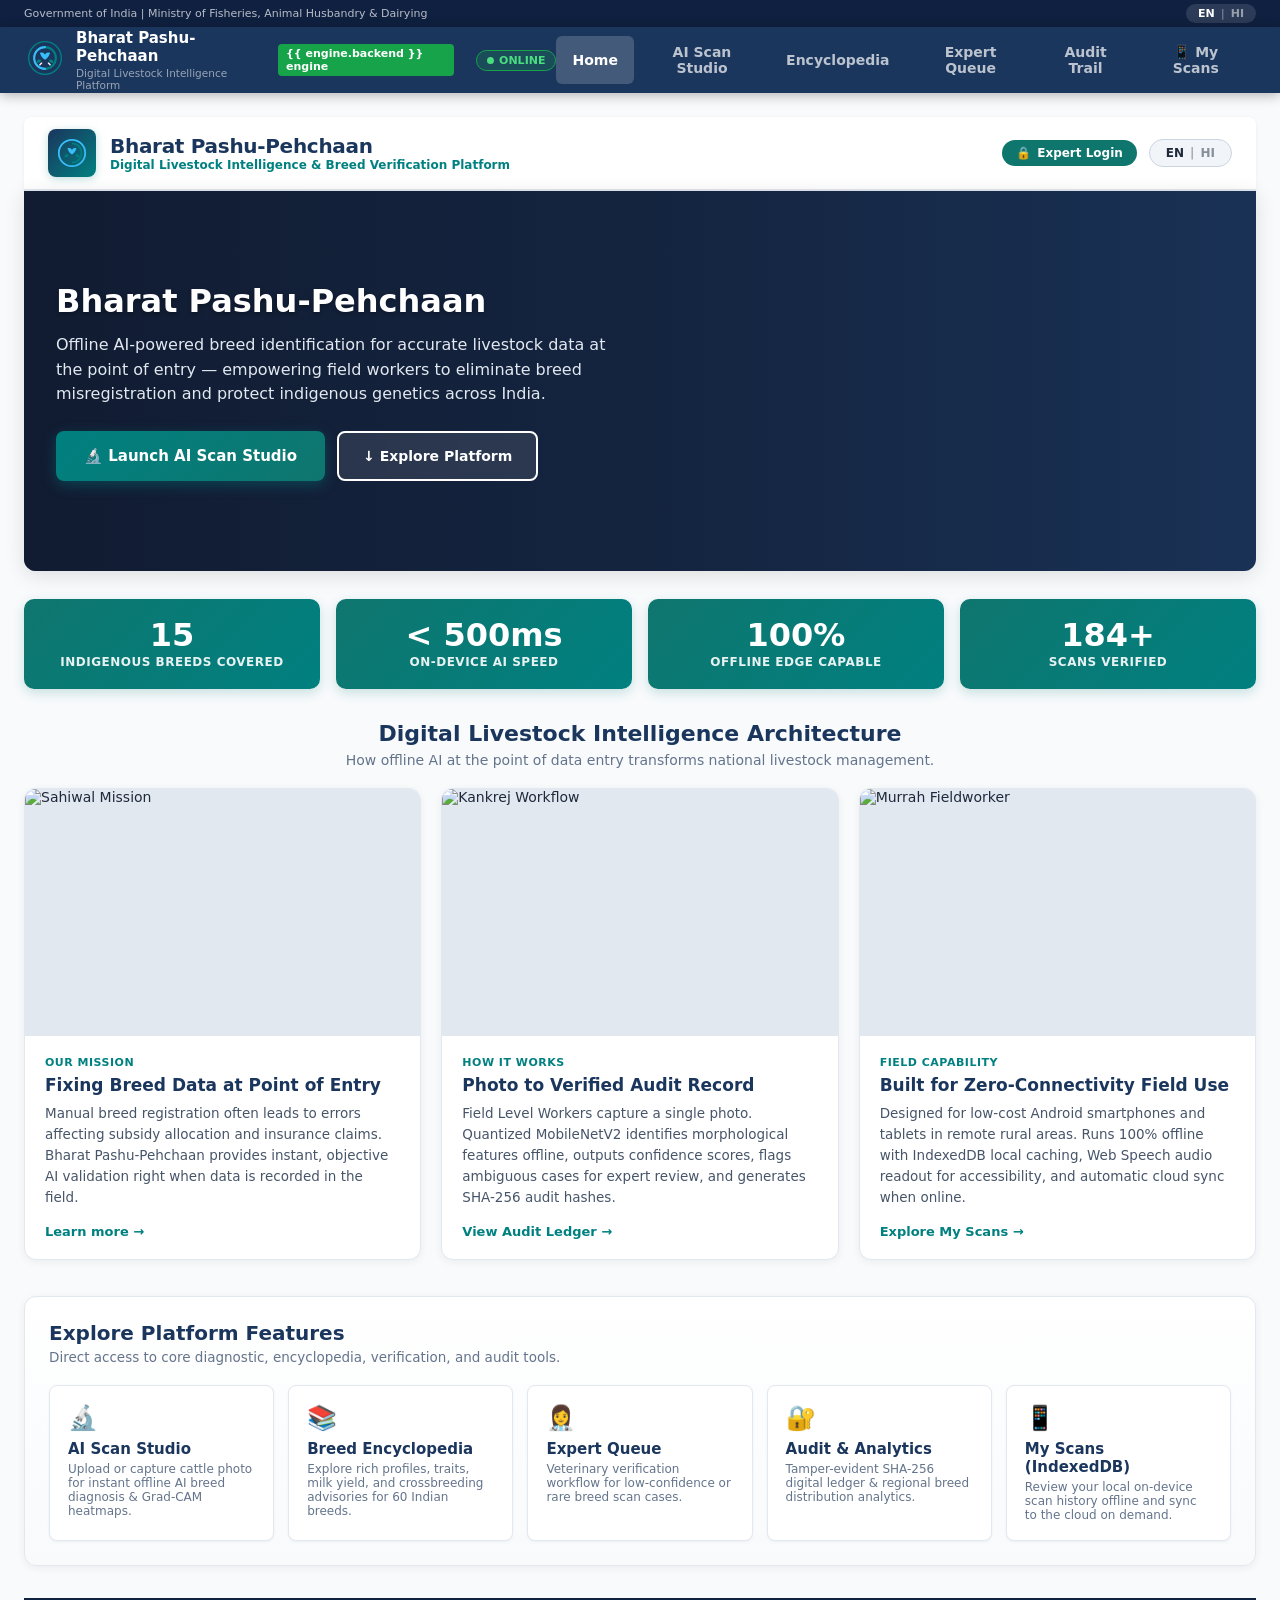
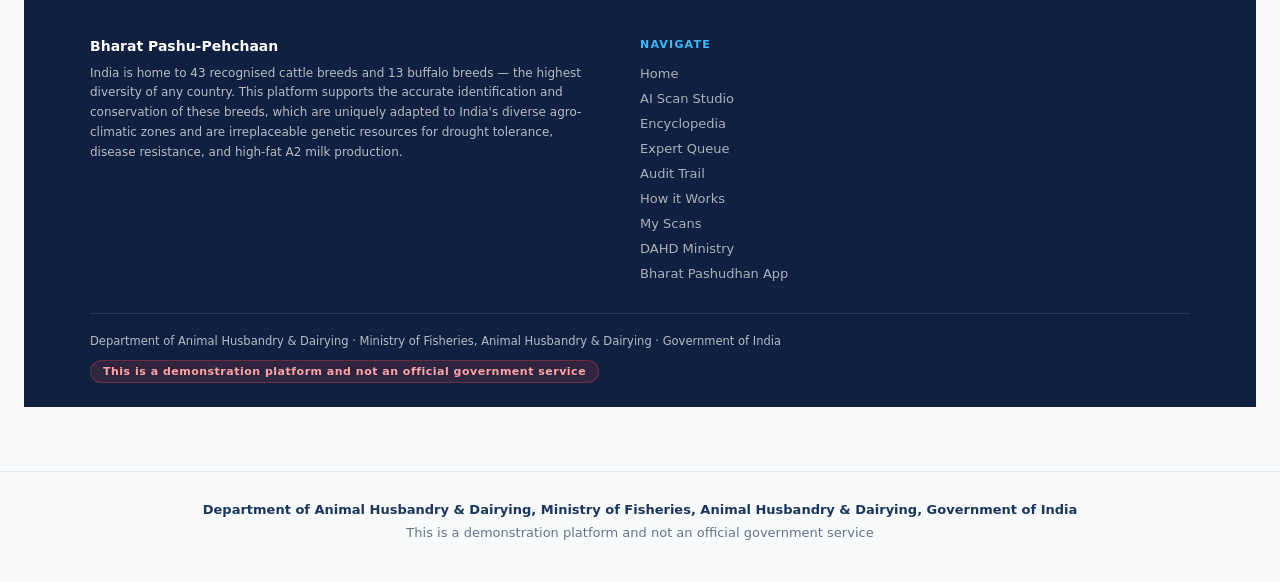
==== expert-dashboard/templates/index.html @ 2aa95c6c "homepage image position fixed2" ====
<!DOCTYPE html>
<html lang="en">

<head>
  <meta charset="UTF-8">
  <meta name="viewport" content="width=device-width, initial-scale=1.0">
  <title>Bharat Pashu-Pehchaan | Digital Livestock Intelligence Platform</title>
  <!-- Suppress favicon 404 error -->
  <link rel="icon" href="data:,">
  <link rel="manifest" href="/manifest.json">
  <meta name="theme-color" content="#1B365D">
  <style>
    /* ─── Reset ──────────────────────────────────────────────── */
    *,
    *::before,
    *::after {
      box-sizing: border-box;
      margin: 0;
      padding: 0;
    }

    html {
      font-size: 14px;
    }

    body {
      font-family: 'Segoe UI', system-ui, -apple-system, sans-serif;
      background: #F4F6F9;
      color: #1E293B;
      min-height: 100vh;
    }

    a,
    button {
      font-family: inherit;
      cursor: pointer;
    }

    img {
      display: block;
      max-width: 100%;
    }

    /* ─── Gov Strip ───────────────────────────────────────────── */
    #gov-strip {
      background: #0F2040;
      color: rgba(255, 255, 255, .70);
      font-size: 11px;
      padding: 4px 24px;
      display: flex;
      justify-content: space-between;
      align-items: center;
    }

    #lang-toggle {
      display: flex;
      align-items: center;
      gap: 5px;
      background: rgba(255, 255, 255, .12);
      border: none;
      color: #fff;
      padding: 3px 12px;
      border-radius: 99px;
      font-size: 11px;
      font-weight: 700;
      cursor: pointer;
      gap: 6px;
    }

    #lang-toggle .sep {
      opacity: .35;
    }

    #lang-toggle .opt {
      opacity: .5;
      transition: .15s;
    }

    #lang-toggle .opt.on {
      opacity: 1;
    }

    /* ─── Top Navbar ─────────────────────────────────────────── */
    #topnav {
      background: #1B365D;
      padding: 0 28px;
      height: 66px;
      display: flex;
      align-items: center;
      justify-content: space-between;
      box-shadow: 0 2px 12px rgba(0, 0, 0, .3);
      position: sticky;
      top: 0;
      z-index: 100;
    }

    #topnav .brand {
      display: flex;
      align-items: center;
      gap: 14px;
    }

    #topnav .brand-icon {
      font-size: 34px;
      line-height: 1;
    }

    #topnav .brand-name {
      font-size: 15px;
      font-weight: 700;
      color: #fff;
      line-height: 1.2;
    }

    #topnav .brand-sub {
      font-size: 10.5px;
      color: rgba(255, 255, 255, .55);
      margin-top: 2px;
    }

    #topnav .nav-right {
      display: flex;
      align-items: center;
      gap: 4px;
    }

    .nav-tab {
      color: rgba(255, 255, 255, .7);
      background: none;
      border: none;
      padding: 8px 14px;
      border-radius: 6px;
      font-size: 13px;
      font-weight: 600;
      transition: .18s;
    }

    .nav-tab:hover {
      background: rgba(255, 255, 255, .1);
      color: #fff;
    }

    .nav-tab.active {
      background: rgba(255, 255, 255, .18);
      color: #fff;
    }

    #engine-pill {
      background: #16a34a;
      color: #fff;
      font-size: 11px;
      font-weight: 700;
      padding: 3px 8px;
      border-radius: 4px;
      margin-left: 12px;
    }

    /* ─── Layout ─────────────────────────────────────────────── */
    .container {
      max-width: 1400px;
      margin: 0 auto;
      padding: 24px;
    }

    .page {
      display: none;
    }

    .page.active {
      display: block;
      animation: fadein .3s ease;
    }

    @keyframes fadein {
      from {
        opacity: 0;
        transform: translateY(8px)
      }

      to {
        opacity: 1;
        transform: none
      }
    }

    /* ─── Typography & Cards ─────────────────────────────────── */
    .card {
      background: #fff;
      border-radius: 12px;
      box-shadow: 0 2px 8px rgba(0, 0, 0, 0.06);
      padding: 24px;
      margin-bottom: 24px;
      border: 1px solid #E2E8F0;
    }

    .card-title {
      font-size: 16px;
      font-weight: 700;
      color: #1B365D;
      margin-bottom: 16px;
      display: flex;
      align-items: center;
      gap: 8px;
      border-bottom: 1px solid #E2E8F0;
      padding-bottom: 12px;
    }

    /* ─── Home Landing Page ──────────────────────────────────── */
    .hero {
      text-align: center;
      padding: 60px 20px;
      background: linear-gradient(135deg, #1B365D 0%, #0F2040 100%);
      color: white;
      border-radius: 12px;
      margin-bottom: 24px;
      box-shadow: 0 4px 15px rgba(0, 0, 0, 0.1);
    }

    .hero h1 {
      font-size: 32px;
      font-weight: 800;
      margin-bottom: 16px;
      line-height: 1.2;
    }

    .hero .ctx {
      font-size: 14px;
      font-weight: 600;
      color: #38BDF8;
      margin-bottom: 16px;
      text-transform: uppercase;
      letter-spacing: 1px;
    }

    .hero p {
      font-size: 18px;
      color: rgba(255, 255, 255, 0.85);
      max-width: 700px;
      margin: 0 auto 32px auto;
      line-height: 1.5;
    }

    .hero .btn-cta {
      background: #008080;
      color: white;
      border: none;
      padding: 14px 32px;
      font-size: 18px;
      font-weight: 700;
      border-radius: 8px;
      cursor: pointer;
      transition: 0.2s;
      box-shadow: 0 4px 12px rgba(0, 128, 128, 0.3);
    }

    .hero .btn-cta:hover {
      background: #006666;
      transform: translateY(-2px);
    }

    .metrics-ribbon {
      display: grid;
      grid-template-columns: repeat(4, 1fr);
      gap: 16px;
      margin-bottom: 24px;
    }

    .metric-card {
      background: white;
      padding: 20px;
      border-radius: 12px;
      text-align: center;
      border: 1px solid #E2E8F0;
      box-shadow: 0 2px 6px rgba(0, 0, 0, 0.04);
    }

    .metric-card .val {
      font-size: 24px;
      font-weight: 800;
      color: #008080;
      margin-bottom: 4px;
    }

    .metric-card .lbl {
      font-size: 13px;
      font-weight: 600;
      color: #64748B;
    }

    .stakeholder-grid {
      display: grid;
      grid-template-columns: repeat(3, 1fr);
      gap: 20px;
      margin-bottom: 24px;
    }

    .stake-card {
      background: white;
      padding: 24px;
      border-radius: 12px;
      border: 1px solid #E2E8F0;
    }

    .stake-card h3 {
      font-size: 16px;
      font-weight: 700;
      color: #1B365D;
      margin-bottom: 12px;
      display: flex;
      align-items: center;
      gap: 8px;
    }

    .stake-card p {
      font-size: 14px;
      color: #475569;
      line-height: 1.5;
    }

    .breed-showcase {
      display: grid;
      grid-template-columns: repeat(5, 1fr);
      gap: 16px;
    }

    .showcase-card {
      background: white;
      border-radius: 8px;
      overflow: hidden;
      border: 1px solid #E2E8F0;
      text-align: center;
    }

    .showcase-card img {
      width: 100%;
      height: 120px;
      object-fit: cover;
      background: #F1F5F9;
    }

    .showcase-card .name {
      font-size: 14px;
      font-weight: 700;
      padding: 10px;
      color: #1E293B;
    }

    .showcase-card .type {
      font-size: 12px;
      color: #64748B;
      padding-bottom: 10px;
    }

    /* ─── Scan Studio ────────────────────────────────────────── */
    #studio-grid {
      display: grid;
      grid-template-columns: 420px 1fr;
      gap: 24px;
      align-items: start;
    }

    /* LEFT: Form */
    .f-group {
      margin-bottom: 16px;
    }

    .f-group label {
      display: block;
      font-size: 13px;
      font-weight: 600;
      color: #475569;
      margin-bottom: 6px;
    }

    .f-control {
      width: 100%;
      border: 1px solid #CBD5E1;
      border-radius: 6px;
      padding: 10px;
      font-family: inherit;
      font-size: 14px;
      color: #1E293B;
      background: #fff;
      transition: .2s;
    }

    .f-control:focus {
      border-color: #008080;
      outline: none;
      box-shadow: 0 0 0 3px rgba(0, 128, 128, .15);
    }

    #drop-area {
      border: 2px dashed #CBD5E1;
      border-radius: 8px;
      background: #F8FAFC;
      text-align: center;
      padding: 32px 20px;
      cursor: pointer;
      transition: .2s;
      margin-bottom: 16px;
      position: relative;
    }

    #drop-area.dragover {
      border-color: #008080;
      background: #F0FDFA;
    }

    #drop-area input[type=file] {
      position: absolute;
      inset: 0;
      width: 100%;
      height: 100%;
      opacity: 0;
      cursor: pointer;
    }

    #drop-icon {
      font-size: 32px;
      margin-bottom: 8px;
      opacity: .7;
    }

    #drop-text {
      font-size: 14px;
      font-weight: 600;
      color: #475569;
      margin-bottom: 4px;
    }

    #drop-sub {
      font-size: 12px;
      color: #94A3B8;
    }

    #preview-box {
      display: none;
      margin-bottom: 16px;
      position: relative;
      border-radius: 8px;
      overflow: hidden;
      border: 1px solid #CBD5E1;
    }

    #preview-img {
      width: 100%;
      display: block;
    }

    #preview-clr {
      position: absolute;
      top: 8px;
      right: 8px;
      background: rgba(0, 0, 0, .6);
      color: #fff;
      border: none;
      width: 28px;
      height: 28px;
      border-radius: 50%;
      display: flex;
      align-items: center;
      justify-content: center;
      cursor: pointer;
      font-size: 14px;
    }

    #preview-clr:hover {
      background: rgba(220, 38, 38, .9);
    }

    .btn-cam {
      width: 100%;
      background: #fff;
      border: 1px solid #CBD5E1;
      color: #475569;
      font-weight: 600;
      padding: 10px;
      border-radius: 6px;
      display: flex;
      align-items: center;
      justify-content: center;
      gap: 8px;
      margin-bottom: 24px;
      transition: .2s;
    }

    .btn-cam:hover {
      background: #F1F5F9;
      color: #1E293B;
    }

    #btn-diagnose {
      width: 100%;
      background: #008080;
      color: #fff;
      border: none;
      padding: 14px;
      border-radius: 8px;
      font-size: 15px;
      font-weight: 700;
      transition: .2s;
      display: flex;
      align-items: center;
      justify-content: center;
      gap: 8px;
      margin-top: 10px;
      box-shadow: 0 2px 6px rgba(0, 128, 128, .3);
    }

    #btn-diagnose:hover:not(:disabled) {
      background: #006666;
      transform: translateY(-1px);
    }

    #btn-diagnose:disabled {
      background: #94A3B8;
      cursor: not-allowed;
      box-shadow: none;
      opacity: .7;
    }

    /* RIGHT: Results */
    #r-empty {
      text-align: center;
      padding: 80px 20px;
      color: #64748B;
      background: #fff;
      border-radius: 12px;
      border: 1px solid #E2E8F0;
    }

    #r-empty .icon {
      font-size: 48px;
      margin-bottom: 16px;
      opacity: .5;
      filter: grayscale(1);
    }

    #r-loading {
      display: none;
      text-align: center;
      padding: 80px 20px;
      background: #fff;
      border-radius: 12px;
      border: 1px solid #E2E8F0;
    }

    .spinner {
      width: 36px;
      height: 36px;
      border: 3px solid #E2E8F0;
      border-top-color: #008080;
      border-radius: 50%;
      animation: spin 1s linear infinite;
      margin: 0 auto 16px auto;
    }

    @keyframes spin {
      to {
        transform: rotate(360deg);
      }
    }

    #r-results {
      display: none;
    }

    /* Result Grid */
    .res-grid-top {
      display: grid;
      grid-template-columns: 1fr 1fr;
      gap: 20px;
      margin-bottom: 20px;
    }

    /* XAI */
    .xai-wrapper {
      display: grid;
      grid-template-columns: 1fr 1fr;
      gap: 12px;
    }

    .xai-box {
      background: #F8FAFC;
      border: 1px solid #E2E8F0;
      border-radius: 6px;
      padding: 8px;
      text-align: center;
      position: relative;
      overflow: hidden;
    }

    .xai-box img {
      width: 100%;
      height: 180px;
      max-height: 240px;
      border-radius: 4px;
      margin-bottom: 6px;
      background: #0F172A;
      object-fit: cover;
    }

    .xai-box .lbl {
      font-size: 11px;
      font-weight: 600;
      color: #64748B;
      text-transform: uppercase;
      letter-spacing: .5px;
    }

    /* Bars */
    #breed-name {
      font-size: 24px;
      font-weight: 800;
      color: #1B365D;
      margin-bottom: 4px;
    }

    #breed-category {
      font-size: 13px;
      font-weight: 600;
      color: #008080;
      margin-bottom: 16px;
      display: inline-block;
      padding: 3px 8px;
      background: #F0FDFA;
      border-radius: 4px;
    }

    .b-row {
      display: flex;
      align-items: center;
      font-size: 13px;
      margin-bottom: 10px;
    }

    .b-lbl {
      width: 100px;
      font-weight: 600;
      color: #475569;
      white-space: nowrap;
      overflow: hidden;
      text-overflow: ellipsis;
      padding-right: 12px;
    }

    .b-bar-wrap {
      flex: 1;
      height: 10px;
      background: #F1F5F9;
      border-radius: 99px;
      overflow: hidden;
      margin-right: 12px;
      position: relative;
    }

    .b-bar-fill {
      height: 100%;
      background: #008080;
      border-radius: 99px;
      transition: width 1s cubic-bezier(0.4, 0, 0.2, 1);
    }

    .b-pct {
      width: 45px;
      text-align: right;
      font-weight: 700;
      color: #1E293B;
    }

    .b-row:nth-child(2) .b-bar-fill {
      background: #0EA5E9;
    }

    .b-row:nth-child(3) .b-bar-fill {
      background: #94A3B8;
    }

    /* Metadata Grid */
    .meta-grid {
      display: grid;
      grid-template-columns: 1fr 1fr;
      gap: 16px;
      margin-top: 16px;
    }

    .meta-box {
      background: #F8FAFC;
      border: 1px solid #E2E8F0;
      padding: 12px;
      border-radius: 6px;
    }

    .meta-box .lbl {
      font-size: 11px;
      color: #64748B;
      font-weight: 600;
      text-transform: uppercase;
      margin-bottom: 4px;
    }

    .meta-box .val {
      font-size: 14px;
      font-weight: 700;
      color: #1E293B;
    }

    .crossbreed-alert {
      background: #FEF2F2;
      border-left: 4px solid #EF4444;
      padding: 12px 16px;
      border-radius: 0 6px 6px 0;
      margin-top: 16px;
    }

    .crossbreed-alert .lbl {
      font-size: 12px;
      font-weight: 700;
      color: #B91C1C;
      margin-bottom: 4px;
    }

    .crossbreed-alert .val {
      font-size: 13px;
      color: #7F1D1D;
      line-height: 1.4;
    }

    /* Blockchain & QR */
    .audit-box {
      display: flex;
      gap: 16px;
      align-items: center;
      background: #F0FDF4;
      border: 1px solid #BBF7D0;
      padding: 16px;
      border-radius: 8px;
      margin-top: 20px;
    }

    .audit-box img {
      width: 64px;
      height: 64px;
      border-radius: 4px;
      background: #fff;
      padding: 4px;
    }

    .audit-box .info {
      flex: 1;
    }

    .audit-box .title {
      font-size: 13px;
      font-weight: 700;
      color: #166534;
      margin-bottom: 4px;
      display: flex;
      align-items: center;
      gap: 6px;
    }

    .audit-box .hash {
      font-family: ui-monospace, SFMono-Regular, Menlo, Monaco, Consolas, monospace;
      font-size: 11px;
      color: #15803D;
      word-break: break-all;
    }

    /* ─── Queue & Tables ─────────────────────────────────────── */
    .q-ctrl {
      display: flex;
      justify-content: space-between;
      align-items: center;
      margin-bottom: 16px;
    }

    .tbl-wrap {
      background: #fff;
      border-radius: 12px;
      box-shadow: 0 2px 8px rgba(0, 0, 0, .06);
      border: 1px solid #E2E8F0;
      overflow-x: auto;
    }

    table {
      width: 100%;
      border-collapse: collapse;
      text-align: left;
    }

    th {
      padding: 14px 16px;
      font-size: 12px;
      font-weight: 600;
      color: #64748B;
      border-bottom: 1px solid #E2E8F0;
      background: #F8FAFC;
      text-transform: uppercase;
    }

    td {
      padding: 14px 16px;
      font-size: 13px;
      color: #1E293B;
      border-bottom: 1px solid #E2E8F0;
      vertical-align: middle;
    }

    tbody tr:hover {
      background: #F8FAFC;
    }

    .status-badge {
      display: inline-block;
      padding: 4px 8px;
      border-radius: 4px;
      font-size: 11px;
      font-weight: 700;
      text-transform: uppercase;
    }

    .status-badge.pending {
      background: #FEF3C7;
      color: #B45309;
    }

    .status-badge.verified {
      background: #DCFCE7;
      color: #15803D;
    }

    .status-badge.flagged_for_expert {
      background: #FEE2E2;
      color: #B91C1C;
    }

    .status-badge.retraining_queue {
      background: #F1F5F9;
      color: #475569;
    }

    .act-btn {
      border: none;
      padding: 6px 12px;
      border-radius: 4px;
      font-size: 12px;
      font-weight: 600;
      cursor: pointer;
      transition: .15s;
      margin-right: 4px;
    }

    .act-btn.verify {
      background: #16A34A;
      color: #fff;
    }

    .act-btn.verify:hover {
      background: #15803D;
    }

    .act-btn.retrain {
      background: #64748B;
      color: #fff;
    }

    .act-btn.retrain:hover {
      background: #475569;
    }

    /* ═══════════════════════════════════════════════════════════
       HOME PAGE — Gov-style landing
    ═══════════════════════════════════════════════════════════ */

    /* Full-width hero with gradient banner */
    .home-hero {
      background: linear-gradient(135deg, #1B365D 0%, #0d2240 60%, #00504f 100%);
      color: #fff;
      padding: 72px 40px 64px;
      text-align: center;
      position: relative;
      overflow: hidden;
      margin: -24px -24px 0 -24px; /* bleed to edge of container */
    }
    .home-hero::before {
      content: '';
      position: absolute;
      inset: 0;
      background: url("data:image/svg+xml,%3Csvg width='60' height='60' viewBox='0 0 60 60' xmlns='http://www.w3.org/2000/svg'%3E%3Cg fill='none' fill-rule='evenodd'%3E%3Cg fill='%23ffffff' fill-opacity='0.03'%3E%3Cpath d='M36 34v-4h-2v4h-4v2h4v4h2v-4h4v-2h-4zm0-30V0h-2v4h-4v2h4v4h2V6h4V4h-4zM6 34v-4H4v4H0v2h4v4h2v-4h4v-2H6zM6 4V0H4v4H0v2h4v4h2V6h4V4H6z'/%3E%3C/g%3E%3C/g%3E%3C/svg%3E") repeat;
      pointer-events: none;
    }
    .home-hero .badge {
      display: inline-block;
      background: rgba(56,189,248,.18);
      border: 1px solid rgba(56,189,248,.4);
      color: #38BDF8;
      font-size: 11px;
      font-weight: 700;
      letter-spacing: 1.5px;
      text-transform: uppercase;
      padding: 5px 14px;
      border-radius: 99px;
      margin-bottom: 20px;
    }
    .home-hero h1 {
      font-size: 38px;
      font-weight: 800;
      line-height: 1.18;
      max-width: 780px;
      margin: 0 auto 18px;
      letter-spacing: -0.5px;
    }
    .home-hero h1 span { color: #38BDF8; }
    .home-hero .sub {
      font-size: 17px;
      color: rgba(255,255,255,.78);
      max-width: 620px;
      margin: 0 auto 36px;
      line-height: 1.6;
    }
    .home-hero .cta-row {
      display: flex;
      gap: 16px;
      justify-content: center;
      flex-wrap: wrap;
    }
    .btn-primary {
      background: #008080;
      color: #fff;
      border: none;
      padding: 14px 32px;
      font-size: 15px;
      font-weight: 700;
      border-radius: 8px;
      cursor: pointer;
      transition: .2s;
      box-shadow: 0 4px 16px rgba(0,128,128,.35);
      display: inline-flex;
      align-items: center;
      gap: 8px;
    }
    .btn-primary:hover { background: #006b6b; transform: translateY(-2px); }
    .btn-outline {
      background: transparent;
      color: rgba(255,255,255,.85);
      border: 1.5px solid rgba(255,255,255,.35);
      padding: 13px 28px;
      font-size: 15px;
      font-weight: 600;
      border-radius: 8px;
      cursor: pointer;
      transition: .2s;
      display: inline-flex;
      align-items: center;
      gap: 8px;
    }
    .btn-outline:hover { background: rgba(255,255,255,.1); border-color: rgba(255,255,255,.7); }

    /* Metrics strip */
    .home-metrics {
      display: grid;
      grid-template-columns: repeat(4, 1fr);
      gap: 0;
      background: #fff;
      border-bottom: 1px solid #E2E8F0;
      border-top: 1px solid #E2E8F0;
    }
    .hm-card {
      padding: 22px 16px;
      text-align: center;
      border-right: 1px solid #E2E8F0;
    }
    .hm-card:last-child { border-right: none; }
    .hm-card .hm-val {
      font-size: 26px;
      font-weight: 800;
      color: #008080;
      line-height: 1;
      margin-bottom: 5px;
    }
    .hm-card .hm-lbl {
      font-size: 12px;
      font-weight: 600;
      color: #64748B;
      line-height: 1.3;
    }

    /* Section wrapper */
    .home-section {
      padding: 56px 40px;
      background: #fff;
    }
    .home-section.alt { background: #F8FAFC; }
    .home-section.dark {
      background: #1B365D;
      color: #fff;
    }
    .section-label {
      font-size: 11px;
      font-weight: 700;
      letter-spacing: 2px;
      text-transform: uppercase;
      color: #008080;
      margin-bottom: 10px;
    }
    .home-section.dark .section-label { color: #38BDF8; }
    .section-title {
      font-size: 26px;
      font-weight: 800;
      color: #1B365D;
      margin-bottom: 12px;
      line-height: 1.25;
    }
    .home-section.dark .section-title { color: #fff; }
    .section-sub {
      font-size: 15px;
      color: #475569;
      max-width: 680px;
      line-height: 1.65;
      margin-bottom: 40px;
    }
    .home-section.dark .section-sub { color: rgba(255,255,255,.7); }

    /* Problem blocks */
    .problem-grid {
      display: grid;
      grid-template-columns: repeat(2, 1fr);
      gap: 20px;
    }
    .problem-card {
      background: #fff;
      border: 1px solid #E2E8F0;
      border-radius: 12px;
      padding: 24px;
      display: flex;
      gap: 18px;
      align-items: flex-start;
    }
    .problem-card .icon-box {
      width: 44px;
      height: 44px;
      border-radius: 10px;
      display: flex;
      align-items: center;
      justify-content: center;
      font-size: 22px;
      flex-shrink: 0;
    }
    .problem-card h4 {
      font-size: 14px;
      font-weight: 700;
      color: #1B365D;
      margin-bottom: 6px;
    }
    .problem-card p {
      font-size: 13px;
      color: #475569;
      line-height: 1.55;
    }

    /* How it works — numbered flow */
    .flow-steps {
      display: grid;
      grid-template-columns: repeat(4, 1fr);
      gap: 0;
      position: relative;
    }
    .flow-step {
      text-align: center;
      padding: 24px 20px;
      position: relative;
    }
    .flow-step::after {
      content: '→';
      position: absolute;
      right: -14px;
      top: 36px;
      font-size: 22px;
      color: #CBD5E1;
      pointer-events: none;
    }
    .flow-step:last-child::after { display: none; }
    .flow-num {
      width: 48px;
      height: 48px;
      border-radius: 50%;
      background: #1B365D;
      color: #fff;
      font-size: 18px;
      font-weight: 800;
      display: flex;
      align-items: center;
      justify-content: center;
      margin: 0 auto 14px;
    }
    .flow-step .flow-icon {
      font-size: 28px;
      margin-bottom: 8px;
    }
    .flow-step h4 {
      font-size: 14px;
      font-weight: 700;
      color: #1B365D;
      margin-bottom: 6px;
    }
    .flow-step p {
      font-size: 12px;
      color: #64748B;
      line-height: 1.5;
    }

    /* Stakeholder cards — expanded */
    .stake-grid-new {
      display: grid;
      grid-template-columns: repeat(3, 1fr);
      gap: 20px;
    }
    .stake-new {
      background: #fff;
      border-radius: 14px;
      border: 1px solid #E2E8F0;
      overflow: hidden;
      transition: box-shadow .2s;
    }
    .stake-new:hover { box-shadow: 0 8px 24px rgba(0,0,0,.09); }
    .stake-new .stake-head {
      padding: 22px 22px 16px;
      border-bottom: 1px solid #E2E8F0;
      display: flex;
      align-items: center;
      gap: 14px;
    }
    .stake-icon {
      width: 50px;
      height: 50px;
      border-radius: 12px;
      display: flex;
      align-items: center;
      justify-content: center;
      font-size: 26px;
      flex-shrink: 0;
    }
    .stake-new h3 {
      font-size: 15px;
      font-weight: 700;
      color: #1B365D;
      line-height: 1.25;
    }
    .stake-new .stake-role {
      font-size: 11px;
      color: #008080;
      font-weight: 600;
      text-transform: uppercase;
      letter-spacing: .8px;
      margin-top: 3px;
    }
    .stake-new .stake-body {
      padding: 18px 22px 22px;
    }
    .stake-new .stake-body p {
      font-size: 13px;
      color: #475569;
      line-height: 1.6;
      margin-bottom: 14px;
    }
    .benefit-list {
      list-style: none;
      display: flex;
      flex-direction: column;
      gap: 8px;
    }
    .benefit-list li {
      font-size: 12.5px;
      color: #334155;
      display: flex;
      align-items: flex-start;
      gap: 8px;
      line-height: 1.45;
    }
    .benefit-list li::before {
      content: '✓';
      color: #008080;
      font-weight: 800;
      flex-shrink: 0;
      margin-top: 1px;
    }

    /* Why it matters */
    .impact-grid {
      display: grid;
      grid-template-columns: repeat(4, 1fr);
      gap: 20px;
    }
    .impact-card {
      text-align: center;
      padding: 28px 16px;
      border-radius: 12px;
      background: rgba(255,255,255,.08);
      border: 1px solid rgba(255,255,255,.12);
    }
    .impact-card .ic-icon {
      font-size: 36px;
      margin-bottom: 12px;
      display: block;
    }
    .impact-card h4 {
      font-size: 14px;
      font-weight: 700;
      color: #fff;
      margin-bottom: 8px;
    }
    .impact-card p {
      font-size: 12.5px;
      color: rgba(255,255,255,.65);
      line-height: 1.5;
    }

    /* Breed showcase strip */
    .breed-strip {
      display: grid;
      grid-template-columns: repeat(5, 1fr);
      gap: 16px;
    }
    .breed-card-new {
      background: #fff;
      border-radius: 12px;
      border: 1px solid #E2E8F0;
      overflow: hidden;
      text-align: center;
      transition: box-shadow .2s, transform .2s;
    }
    .breed-card-new:hover { box-shadow: 0 6px 20px rgba(0,0,0,.1); transform: translateY(-3px); }
    .breed-card-new .bc-emoji {
      height: 110px;
      display: flex;
      align-items: center;
      justify-content: center;
      font-size: 52px;
    }
    .breed-card-new .bc-name {
      font-size: 14px;
      font-weight: 700;
      color: #1B365D;
      padding: 10px 10px 2px;
    }
    .breed-card-new .bc-type {
      font-size: 11px;
      color: #008080;
      font-weight: 600;
      padding: 0 10px 6px;
    }
    .breed-card-new .bc-role {
      font-size: 11px;
      color: #64748B;
      padding: 0 12px 14px;
      line-height: 1.4;
    }

    /* Footer */
    .home-footer {
      background: #0F2040;
      color: rgba(255,255,255,.7);
      padding: 40px 40px 24px;
    }
    .footer-grid {
      display: grid;
      grid-template-columns: 2fr 1fr 1fr;
      gap: 40px;
      margin-bottom: 32px;
    }
    .footer-brand h4 {
      font-size: 14px;
      font-weight: 700;
      color: #fff;
      margin-bottom: 10px;
    }
    .footer-brand p {
      font-size: 12px;
      line-height: 1.65;
    }
    .footer-col h5 {
      font-size: 11px;
      font-weight: 700;
      text-transform: uppercase;
      letter-spacing: 1.2px;
      color: #38BDF8;
      margin-bottom: 14px;
    }
    .footer-col ul {
      list-style: none;
      display: flex;
      flex-direction: column;
      gap: 9px;
    }
    .footer-col ul li button {
      background: none;
      border: none;
      color: rgba(255,255,255,.65);
      font-size: 13px;
      cursor: pointer;
      padding: 0;
      text-align: left;
      transition: color .15s;
    }
    .footer-col ul li button:hover { color: #fff; }
    .footer-divider {
      border: none;
      border-top: 1px solid rgba(255,255,255,.1);
      margin-bottom: 20px;
    }
    .footer-bottom {
      display: flex;
      justify-content: space-between;
      align-items: center;
      flex-wrap: wrap;
      gap: 12px;
    }
    .footer-bottom p { font-size: 11.5px; }
    .prototype-badge {
      background: rgba(239,68,68,.15);
      border: 1px solid rgba(239,68,68,.3);
      color: #FCA5A5;
      font-size: 11px;
      font-weight: 700;
      padding: 4px 12px;
      border-radius: 99px;
      letter-spacing: .5px;
    }

    /* ═══════════════════════════════════════════════════════════
       RESPONSIVE & COLOR-SCHEME PASS
    ═══════════════════════════════════════════════════════════ */

    /* ── Color corrections: white-first, nav/hero stay dark ── */
    body {
      background: #F8FAFC;
    }

    /* Force all inner page backgrounds to white/off-white */
    #pg-scan, #pg-encyclopedia, #pg-queue, #pg-audit {
      background: transparent;
    }

    /* Slightly lighten the outer container bg */
    .container {
      background: transparent;
    }

    /* ── Generous Touch Target Minimums (≥48px) ────────────────── */
    .nav-tab {
      min-height: 48px;
      padding: 12px 16px;
      display: flex;
      align-items: center;
      font-size: 14px;
    }

    .act-btn {
      min-height: 48px;
      padding: 12px 18px;
      font-size: 13.5px;
      font-weight: 700;
    }

    .f-control, select.f-control, input.f-control {
      min-height: 48px;
      padding: 12px 16px;
      font-size: 14px;
    }

    #btn-diagnose {
      min-height: 52px;
      padding: 14px 24px;
      font-size: 16px;
    }

    .btn-cam {
      min-height: 48px;
      padding: 14px;
      font-size: 14px;
    }

    .btn-primary, .btn-outline {
      min-height: 52px;
      padding: 14px 28px;
      font-size: 15px;
    }

    .btn-speech {
      min-height: 44px;
      padding: 10px 16px;
      background: #008080;
      color: #ffffff;
      border: none;
      border-radius: 8px;
      font-size: 13.5px;
      font-weight: 700;
      cursor: pointer;
      display: inline-flex;
      align-items: center;
      gap: 6px;
      box-shadow: 0 2px 6px rgba(0,128,128,0.25);
      transition: all 0.2s ease;
    }
    .btn-speech:hover {
      background: #006666;
      transform: translateY(-1px);
    }

    /* ── Hamburger button (hidden on desktop) ───────────────── */
    #hamburger {
      display: none;
      background: none;
      border: none;
      color: #fff;
      font-size: 24px;
      cursor: pointer;
      padding: 10px;
      min-height: 44px;
      min-width: 44px;
      align-items: center;
      justify-content: center;
      border-radius: 6px;
      transition: background .15s;
    }
    #hamburger:hover { background: rgba(255,255,255,.1); }

    /* ── Mobile nav overlay ─────────────────────────────────── */
    #mobile-nav-overlay {
      display: none;
      position: fixed;
      inset: 0;
      background: rgba(15,32,64,.85);
      z-index: 200;
      flex-direction: column;
      align-items: center;
      justify-content: center;
      gap: 8px;
    }
    #mobile-nav-overlay.open {
      display: flex;
    }
    #mobile-nav-overlay .nav-tab {
      font-size: 18px;
      padding: 14px 40px;
      border-radius: 10px;
      width: 260px;
      justify-content: center;
      color: rgba(255,255,255,.85);
    }
    #mobile-nav-overlay .nav-tab.active,
    #mobile-nav-overlay .nav-tab:hover {
      background: rgba(255,255,255,.15);
      color: #fff;
    }
    #mobile-nav-close {
      position: absolute;
      top: 20px;
      right: 20px;
      background: none;
      border: none;
      color: #fff;
      font-size: 28px;
      cursor: pointer;
      min-width: 44px;
      min-height: 44px;
    }
    #mobile-nav-overlay .lang-row {
      margin-top: 16px;
    }

    /* ── #enc-grid responsive ───────────────────────────────── */
    #enc-grid {
      display: grid;
      grid-template-columns: repeat(auto-fill, minmax(240px, 1fr));
      gap: 16px;
    }

    /* ── Table scroll affordance ────────────────────────────── */
    .tbl-wrap {
      -webkit-overflow-scrolling: touch;
      overflow-x: auto;
    }
    .tbl-wrap::after {
      content: '';
      display: block;
      height: 1px;
    }
    /* Scroll hint shadow on right edge */
    .tbl-wrap {
      background:
        linear-gradient(to right, #fff 10px, transparent),
        linear-gradient(to right, transparent, rgba(0,0,0,.05) 100%) 100% 0,
        radial-gradient(farthest-side at 0 50%, rgba(0,0,0,.07), transparent) 0 0,
        radial-gradient(farthest-side at 100% 50%, rgba(0,0,0,.07), transparent) 100% 0;
      background-repeat: no-repeat;
      background-color: #fff;
      background-size: 40px 100%, 40px 100%, 14px 100%, 14px 100%;
      background-attachment: local, local, scroll, scroll;
    }

    /* ── Upload area: touch-friendly ───────────────────────── */
    #drop-area {
      min-height: 120px;
      display: flex;
      flex-direction: column;
      align-items: center;
      justify-content: center;
    }
    /* Ensure the file input covers the full drop area for tap-to-open */
    #drop-area input[type=file] {
      z-index: 1;
    }

    /* ════════════════════════════════════════════════════════════
       RESPONSIVE BREAKPOINTS
    ════════════════════════════════════════════════════════════ */

    /* ── Tablet: ≤ 768px ─────────────────────────────────────── */
    @media (max-width: 768px) {

      /* Nav: hide tab row, show hamburger */
      #topnav {
        padding: 0 16px;
        height: 58px;
      }
      #topnav .nav-right {
        display: none !important;
      }
      #hamburger {
        display: flex;
      }
      #engine-pill {
        display: none;
      }
      #topnav .brand-sub {
        display: none;
      }
      #topnav .brand-name {
        font-size: 13px;
        white-space: nowrap;
        overflow: hidden;
        text-overflow: ellipsis;
        max-width: 180px;
      }

      /* Container padding */
      .container {
        padding: 16px;
      }

      /* Hero */
      .home-hero {
        margin: -16px -16px 0 -16px;
        padding: 48px 20px 40px;
      }
      .home-hero h1 {
        font-size: 26px;
      }
      .home-hero .sub {
        font-size: 14px;
      }
      .cta-row {
        flex-direction: column;
        gap: 12px;
        align-items: center;
      }
      .btn-primary, .btn-outline {
        width: 100%;
        max-width: 320px;
        justify-content: center;
      }

      /* Metrics strip: 2×2 */
      .home-metrics {
        grid-template-columns: repeat(2, 1fr);
      }
      .hm-card:nth-child(2) { border-right: none; }
      .hm-card:nth-child(1), .hm-card:nth-child(2) { border-bottom: 1px solid #E2E8F0; }

      /* Legacy metric ribbon */
      .metrics-ribbon {
        grid-template-columns: repeat(2, 1fr);
      }

      /* Problem, impact, flow grids */
      .problem-grid {
        grid-template-columns: 1fr;
      }
      .flow-steps {
        grid-template-columns: 1fr 1fr;
        gap: 16px;
      }
      .flow-step::after { display: none; }
      .impact-grid {
        grid-template-columns: repeat(2, 1fr);
      }

      /* Stakeholder */
      .stake-grid-new {
        grid-template-columns: 1fr;
      }
      .stakeholder-grid {
        grid-template-columns: 1fr;
      }

      /* Breed showcase */
      .breed-strip {
        grid-template-columns: repeat(2, 1fr);
      }
      .breed-showcase {
        grid-template-columns: repeat(2, 1fr) !important;
      }

      /* Enc grid */
      #enc-grid {
        grid-template-columns: repeat(2, 1fr);
      }

      /* Studio grid: stack */
      #studio-grid {
        grid-template-columns: 1fr;
      }

      /* Results grid: stack */
      .res-grid-top {
        grid-template-columns: 1fr;
      }
      .xai-wrapper {
        grid-template-columns: 1fr 1fr;
      }
      .meta-grid {
        grid-template-columns: 1fr;
      }

      /* Table: ensure horizontal scroll works */
      .tbl-wrap {
        border-radius: 8px;
      }
      table {
        min-width: 560px;
      }
      th, td {
        padding: 12px 12px;
        font-size: 12px;
      }

      /* Queue ctrl */
      .q-ctrl {
        flex-direction: column;
        align-items: flex-start;
        gap: 10px;
      }

      /* Section padding */
      .home-section {
        padding: 36px 20px;
      }
      .home-section .section-title {
        font-size: 20px;
      }
      .home-section .section-sub {
        font-size: 13.5px;
      }

      /* Footer */
      .footer-grid {
        grid-template-columns: 1fr;
        gap: 24px;
      }
      .footer-bottom {
        flex-direction: column;
        align-items: flex-start;
      }

      /* Card */
      .card {
        padding: 16px;
      }

      /* Diagnose button: pin to bottom of form card for easy reach */
      #btn-diagnose {
        position: sticky;
        bottom: 8px;
        z-index: 10;
        box-shadow: 0 4px 16px rgba(0,128,128,.4);
      }
    }

    /* ── Mobile: ≤ 480px ─────────────────────────────────────── */
    @media (max-width: 480px) {

      html { font-size: 13px; }

      #gov-strip {
        padding: 4px 12px;
        font-size: 10px;
      }

      /* Hero */
      .home-hero h1 {
        font-size: 22px;
      }
      .home-hero .badge {
        font-size: 10px;
      }

      /* Flow: single column */
      .flow-steps {
        grid-template-columns: 1fr;
      }

      /* Breed strip: single column on 375px */
      .breed-strip {
        grid-template-columns: repeat(2, 1fr);
      }

      /* Metrics: 2-col stays fine, but tighten */
      .hm-card .hm-val {
        font-size: 20px;
      }
      .hm-card .hm-lbl {
        font-size: 11px;
      }

      /* Impact cards: single col */
      .impact-grid {
        grid-template-columns: 1fr;
      }

      /* Enc grid: single col */
      #enc-grid {
        grid-template-columns: 1fr;
      }

      /* Tables: convert to card layout */
      .tbl-wrap table,
      .tbl-wrap thead,
      .tbl-wrap tbody,
      .tbl-wrap th,
      .tbl-wrap td,
      .tbl-wrap tr {
        display: block;
      }
      .tbl-wrap thead tr {
        display: none; /* hide header row */
      }
      .tbl-wrap tbody tr {
        border: 1px solid #E2E8F0;
        border-radius: 8px;
        margin-bottom: 12px;
        padding: 8px 0;
        background: #fff;
      }
      .tbl-wrap td {
        border: none;
        border-bottom: 1px solid #F1F5F9;
        padding: 8px 16px;
        font-size: 12.5px;
        position: relative;
        padding-left: 44%;
        min-height: 36px;
        display: flex;
        align-items: center;
      }
      .tbl-wrap td::before {
        content: attr(data-label);
        position: absolute;
        left: 16px;
        width: 40%;
        font-size: 10.5px;
        font-weight: 700;
        color: #64748B;
        text-transform: uppercase;
        letter-spacing: .3px;
        white-space: nowrap;
        overflow: hidden;
        text-overflow: ellipsis;
      }
      /* Remove the min-width constraint on mobile card view */
      table { min-width: unset; }

      /* Drop area: bigger tap target */
      #drop-area {
        padding: 40px 16px;
      }

      /* Results: XAI images stack */
      .xai-wrapper {
        grid-template-columns: 1fr;
      }

      /* Audit box */
      .audit-box {
        flex-direction: column;
        text-align: center;
      }

      /* Home section padding */
      .home-section {
        padding: 28px 16px;
      }

      /* Footer */
      .home-footer {
        padding: 28px 16px 20px;
      }
    }

    /* ── Very small: 375px ───────────────────────────────────── */
    @media (max-width: 390px) {
      .breed-strip {
        grid-template-columns: 1fr 1fr;
      }
      .home-hero h1 {
        font-size: 20px;
      }
      .metrics-ribbon {
        grid-template-columns: 1fr 1fr;
      }
    }

    /* ── Gov-strip: hide long text on very narrow ─────────────── */
    @media (max-width: 540px) {
      #gov-strip > div:first-child {
        display: none;
      }
      #gov-strip {
        justify-content: flex-end;
      }
    }
  </style>
</head>

<body>

  <!-- Gov Strip -->
  <div id="gov-strip">
    <div data-i18n="gov">Government of India | Ministry of Fisheries, Animal Husbandry & Dairying</div>
    <button id="lang-toggle" onclick="toggleLang()">
      <span class="opt on">EN</span><span class="sep">|</span><span class="opt">HI</span>
    </button>
  </div>

  <!-- Top Navbar -->
  <div id="topnav">
    <div class="brand">
      <div class="brand-icon">
        <!-- Custom SVG Leaf and Cattle Silhouette Seal -->
        <svg width="34" height="34" viewBox="0 0 100 100" fill="none" xmlns="http://www.w3.org/2000/svg">
          <circle cx="50" cy="50" r="48" fill="#1B365D" stroke="#008080" stroke-width="4" />
          <path d="M50 82C67.6731 82 82 67.6731 82 50C82 32.3269 67.6731 18 50 18" stroke="#008080" stroke-width="6"
            stroke-linecap="round" />
          <path d="M50 82C32.3269 82 18 67.6731 18 50C18 32.3269 32.3269 18 50 18" stroke="#38BDF8" stroke-width="6"
            stroke-linecap="round" />
          <path d="M40 65L35 70M60 65L65 70" stroke="white" stroke-width="4" stroke-linecap="round" />
          <path d="M50 40C50 40 45 30 35 35C35 35 40 50 50 55C60 50 65 35 65 35C55 30 50 40 50 40Z" fill="#38BDF8" />
          <path d="M38 55C38 55 25 50 25 65C40 65 38 55 38 55Z" fill="#008080" />
          <path d="M62 55C62 55 75 50 75 65C60 65 62 55 62 55Z" fill="#008080" />
        </svg>
      </div>
      <div>
        <div class="brand-name" data-i18n="b-name">Bharat Pashu-Pehchaan</div>
        <div class="brand-sub" data-i18n="b-sub">Digital Livestock Intelligence Platform</div>
      </div>
      <div id="engine-pill">{{ engine.backend }} engine</div>
      <div id="net-status-pill" style="display:flex; align-items:center; gap:5px; background:rgba(22,163,74,0.2); border:1px solid #16A34A; color:#4ADE80; font-size:11px; font-weight:700; padding:3px 10px; border-radius:99px; margin-left:8px; transition:all 0.3s ease;">
        <span id="net-dot" style="width:7px; height:7px; border-radius:50%; background:#4ADE80; display:inline-block;"></span>
        <span id="net-text">ONLINE</span>
      </div>
    </div>
    <div class="nav-right">
      <button class="nav-tab active" onclick="goPage('pg-home', this)" data-i18n="tab_home">Home</button>
      <button class="nav-tab" onclick="goPage('pg-scan', this)" data-i18n="tab_scan">AI Scan Studio</button>
      <button class="nav-tab" onclick="goPage('pg-encyclopedia', this)" data-i18n="tab_enc">Encyclopedia</button>
      <button class="nav-tab" onclick="goPage('pg-queue', this)" data-i18n="tab_expert">Expert Queue</button>
      <button class="nav-tab" onclick="goPage('pg-audit', this)" data-i18n="tab_audit">Audit Trail</button>
      <button class="nav-tab" onclick="goPage('pg-myscans', this)" data-i18n="tab_myscans">📱 My Scans</button>
    </div>
    <button id="hamburger" onclick="document.getElementById('mobile-nav-overlay').classList.add('open')" aria-label="Open menu">☰</button>
  </div>

  <!-- Mobile Navigation Overlay -->
  <div id="mobile-nav-overlay" role="dialog" aria-modal="true" aria-label="Navigation menu">
    <button id="mobile-nav-close" onclick="document.getElementById('mobile-nav-overlay').classList.remove('open')" aria-label="Close menu">✕</button>
    <button class="nav-tab active" onclick="goPage('pg-home', document.querySelector('.nav-tab:nth-child(1)')); document.getElementById('mobile-nav-overlay').classList.remove('open')" data-i18n="tab_home">🏠 Home</button>
    <button class="nav-tab" onclick="goPage('pg-scan', document.querySelector('.nav-tab:nth-child(2)')); document.getElementById('mobile-nav-overlay').classList.remove('open')" data-i18n="tab_scan">🔬 AI Scan Studio</button>
    <button class="nav-tab" onclick="goPage('pg-encyclopedia', document.querySelector('.nav-tab:nth-child(3)')); document.getElementById('mobile-nav-overlay').classList.remove('open')" data-i18n="tab_enc">📚 Encyclopedia</button>
    <button class="nav-tab" onclick="goPage('pg-queue', document.querySelector('.nav-tab:nth-child(4)')); document.getElementById('mobile-nav-overlay').classList.remove('open')" data-i18n="tab_expert">👩‍⚕️ Expert Queue</button>
    <button class="nav-tab" onclick="goPage('pg-audit', document.querySelector('.nav-tab:nth-child(5)')); document.getElementById('mobile-nav-overlay').classList.remove('open')" data-i18n="tab_audit">🔐 Audit Trail</button>
    <button class="nav-tab" onclick="goPage('pg-myscans', document.querySelector('.nav-tab:nth-child(6)')); document.getElementById('mobile-nav-overlay').classList.remove('open')" data-i18n="tab_myscans">📱 My Scans</button>
    <div class="lang-row">
      <button id="lang-toggle-mobile" onclick="toggleLang()" style="background:rgba(255,255,255,.15);border:none;color:#fff;padding:8px 20px;border-radius:99px;font-size:13px;font-weight:700;cursor:pointer;margin-top:8px;">
        <span class="opt on">EN</span><span style="opacity:.4"> | </span><span class="opt">HI</span>
      </button>
    </div>
  </div>

  <!-- Main Container -->
  <div class="container">

    <!-- PAGE: HOME (Government Digital Portal Style) -->
    <div id="pg-home" class="page active">

      <!-- ❶ TOP IDENTITY BAR (White background header strip) -->
      <div class="gov-portal-header" style="background:#FFFFFF; border-bottom:2px solid #E2E8F0; padding:12px 24px; display:flex; justify-content:space-between; align-items:center; flex-wrap:wrap; gap:16px; box-shadow:0 1px 4px rgba(0,0,0,0.05); margin-bottom:0; border-radius:8px 8px 0 0;">
        <div style="display:flex; align-items:center; gap:14px;">
          <!-- Custom Original App Logo Mark (Teal & Navy) -->
          <div style="width:48px; height:48px; background:linear-gradient(135deg, #1B365D, #008080); border-radius:8px; display:flex; align-items:center; justify-content:center; box-shadow:0 2px 8px rgba(0,128,128,0.25);">
            <svg width="30" height="30" viewBox="0 0 100 100" fill="none">
              <circle cx="50" cy="50" r="44" stroke="#38BDF8" stroke-width="6"/>
              <path d="M50 82C67.6731 82 82 67.6731 82 50C82 32.3269 67.6731 18 50 18" stroke="#008080" stroke-width="6"/>
              <path d="M50 40C50 40 45 30 35 35C35 35 40 50 50 55C60 50 65 35 65 35C55 30 50 40 50 40Z" fill="#38BDF8"/>
              <path d="M38 55C38 55 25 50 25 65C40 65 38 55 38 55Z" fill="#008080"/>
              <path d="M62 55C62 55 75 50 75 65C60 65 62 55 62 55Z" fill="#008080"/>
            </svg>
          </div>
          <div>
            <div style="font-size:20px; font-weight:800; color:#1B365D; letter-spacing:-0.3px; line-height:1.2;" data-i18n="b-name">Bharat Pashu-Pehchaan</div>
            <div style="font-size:12px; font-weight:600; color:#008080;" data-i18n="b-sub">Digital Livestock Intelligence &amp; Breed Verification Platform</div>
          </div>
        </div>

        <div style="display:flex; align-items:center; gap:12px;">
          <!-- Expert Login Status Button -->
          <div id="vet-auth-container">
            <button id="vet-auth-btn" onclick="openVetAuthModal()" style="background:#0F766E; border:none; color:#FFFFFF; padding:6px 14px; border-radius:99px; font-size:12px; font-weight:700; cursor:pointer; display:flex; align-items:center; gap:6px; transition:all 0.2s;" title="Veterinary Expert Authentication">
              <span>🔒</span><span id="vet-auth-label">Expert Login</span>
            </button>
          </div>

          <!-- Language Selector Switch -->
          <button id="lang-toggle" onclick="toggleLang()" style="background:#F1F5F9; border:1px solid #CBD5E1; color:#1E293B; padding:6px 16px; border-radius:99px; font-size:12px; font-weight:700; cursor:pointer;" title="Switch Language / भाषा बदलें">
            <span class="opt on">EN</span><span style="opacity:0.4"> | </span><span class="opt">HI</span>
          </button>
        </div>
      </div>

      <!-- ❷ HERO BANNER WITH REAL PHOTOGRAPHY OVERLAY -->
      <div style="position:relative; min-height:380px; background:#1B365D url('/static/images/gir_hero.jpg') center 45% / cover no-repeat; border-radius:0 0 12px 12px; overflow:hidden; display:flex; align-items:center; margin-bottom:28px; box-shadow:0 4px 20px rgba(0,0,0,0.12);">
        <!-- Dark gradient overlay for crisp legibility -->
        <div style="position:absolute; inset:0; background:linear-gradient(90deg, rgba(15,23,42,0.85) 0%, rgba(15,23,42,0.55) 55%, rgba(15,23,42,0.15) 100%);"></div>

        <div style="position:relative; z-index:2; padding:40px 32px; max-width:620px;">
          <h1 style="color:#FFFFFF; font-size:32px; font-weight:800; line-height:1.25; margin-bottom:12px; text-shadow:0 2px 4px rgba(0,0,0,0.3);" data-i18n="hero_h1">
            Bharat Pashu-Pehchaan
          </h1>
          <p style="color:#E2E8F0; font-size:16px; line-height:1.55; margin-bottom:24px; max-width:640px;" data-i18n="hero_sub">
            Offline AI-powered breed identification for accurate livestock data at the point of entry — empowering field workers to eliminate breed misregistration and protect indigenous genetics across India.
          </p>
          <div style="display:flex; gap:12px; flex-wrap:wrap;">
            <button class="btn-primary" onclick="goPage('pg-scan', document.querySelectorAll('.nav-tab')[1])" style="min-height:50px; padding:14px 28px; font-size:15px; background:linear-gradient(135deg, #008080, #0F766E); border:none; box-shadow:0 4px 14px rgba(0,128,128,0.4);" data-i18n="hero_cta1">
              🔬 Launch AI Scan Studio
            </button>
            <button class="btn-outline" onclick="document.getElementById('platform-features').scrollIntoView({behavior:'smooth'})" style="min-height:50px; padding:14px 24px; font-size:14px; border:2px solid #FFFFFF; color:#FFFFFF; background:rgba(255,255,255,0.1); backdrop-filter:blur(4px);" data-i18n="hero_cta2">
              ↓ Explore Platform
            </button>
          </div>
        </div>
      </div>

      <!-- ❸ STATS RIBBON (Dark Teal Cards) -->
      <div style="display:grid; grid-template-columns:repeat(auto-fit, minmax(200px, 1fr)); gap:16px; margin-bottom:32px;">
        <div style="background:linear-gradient(135deg, #0F766E, #008080); color:#FFFFFF; padding:20px; border-radius:10px; box-shadow:0 4px 12px rgba(15,118,110,0.2); text-align:center;">
          <div style="font-size:32px; font-weight:800; line-height:1; margin-bottom:4px;">15</div>
          <div style="font-size:12px; font-weight:700; text-transform:uppercase; letter-spacing:0.5px; opacity:0.9;" data-i18n="stat_b1">Indigenous Breeds Covered</div>
        </div>
        <div style="background:linear-gradient(135deg, #0F766E, #008080); color:#FFFFFF; padding:20px; border-radius:10px; box-shadow:0 4px 12px rgba(15,118,110,0.2); text-align:center;">
          <div style="font-size:32px; font-weight:800; line-height:1; margin-bottom:4px;">&lt; 500ms</div>
          <div style="font-size:12px; font-weight:700; text-transform:uppercase; letter-spacing:0.5px; opacity:0.9;" data-i18n="stat_b2">On-Device AI Speed</div>
        </div>
        <div style="background:linear-gradient(135deg, #0F766E, #008080); color:#FFFFFF; padding:20px; border-radius:10px; box-shadow:0 4px 12px rgba(15,118,110,0.2); text-align:center;">
          <div style="font-size:32px; font-weight:800; line-height:1; margin-bottom:4px;">100%</div>
          <div style="font-size:12px; font-weight:700; text-transform:uppercase; letter-spacing:0.5px; opacity:0.9;" data-i18n="stat_b3">Offline Edge Capable</div>
        </div>
        <div style="background:linear-gradient(135deg, #0F766E, #008080); color:#FFFFFF; padding:20px; border-radius:10px; box-shadow:0 4px 12px rgba(15,118,110,0.2); text-align:center;">
          <div style="font-size:32px; font-weight:800; line-height:1; margin-bottom:4px;" id="home-scans-stat">184+</div>
          <div style="font-size:12px; font-weight:700; text-transform:uppercase; letter-spacing:0.5px; opacity:0.9;" data-i18n="stat_b4">Scans Verified</div>
        </div>
      </div>

      <!-- ❹ THREE-CARD INFO ROW WITH REAL PHOTOGRAPHY -->
      <div id="platform-features" style="margin-bottom:36px;">
        <div style="margin-bottom:20px; text-align:center;">
          <h2 style="font-size:22px; font-weight:800; color:#1B365D; margin-bottom:6px;" data-i18n="feat_head">
            Digital Livestock Intelligence Architecture
          </h2>
          <p style="font-size:14px; color:#64748B; margin:0;" data-i18n="feat_sub">
            How offline AI at the point of data entry transforms national livestock management.
          </p>
        </div>

        <div style="display:grid; grid-template-columns:repeat(auto-fit, minmax(300px, 1fr)); gap:20px;">
          
          <!-- Card 1: Our Mission -->
          <div class="card" style="margin-bottom:0; padding:0; overflow:hidden; display:flex; flex-direction:column; border:1px solid #E2E8F0;">
            <div style="width:100%; aspect-ratio:16/10; overflow:hidden; background:#E2E8F0; position:relative;">
              <img src="/static/images/sahiwal_mission.jpg" alt="Sahiwal Mission" style="width:100%; height:100%; object-fit:cover; object-position:center 30%; display:block;">
            </div>
            <div style="padding:20px; flex:1; display:flex; flex-direction:column;">
              <div style="font-size:11px; font-weight:700; color:#008080; text-transform:uppercase; letter-spacing:0.5px; margin-bottom:6px;" data-i18n="c1_tag">Our Mission</div>
              <h3 style="font-size:17px; font-weight:800; color:#1B365D; margin-bottom:8px;" data-i18n="c1_h">Fixing Breed Data at Point of Entry</h3>
              <p style="font-size:13.5px; color:#475569; line-height:1.55; margin-bottom:16px; flex:1;" data-i18n="c1_p">
                Manual breed registration often leads to errors affecting subsidy allocation and insurance claims. Bharat Pashu-Pehchaan provides instant, objective AI validation right when data is recorded in the field.
              </p>
              <button onclick="goPage('pg-scan', document.querySelectorAll('.nav-tab')[1])" style="background:none; border:none; color:#008080; font-size:13px; font-weight:700; cursor:pointer; padding:0; text-align:left; display:inline-flex; align-items:center; gap:4px;">
                Learn more &rarr;
              </button>
            </div>
          </div>

          <!-- Card 2: How It Works -->
          <div class="card" style="margin-bottom:0; padding:0; overflow:hidden; display:flex; flex-direction:column; border:1px solid #E2E8F0;">
            <div style="width:100%; aspect-ratio:16/10; overflow:hidden; background:#E2E8F0; position:relative;">
              <img src="/static/images/kankrej_workflow.jpg" alt="Kankrej Workflow" style="width:100%; height:100%; object-fit:cover; object-position:center 25%; display:block;">
            </div>
            <div style="padding:20px; flex:1; display:flex; flex-direction:column;">
              <div style="font-size:11px; font-weight:700; color:#008080; text-transform:uppercase; letter-spacing:0.5px; margin-bottom:6px;" data-i18n="c2_tag">How It Works</div>
              <h4 style="font-size:17px; font-weight:800; color:#1B365D; margin-bottom:8px;" data-i18n="c2_h">Photo to Verified Audit Record</h4>
              <p style="font-size:13.5px; color:#475569; line-height:1.55; margin-bottom:16px; flex:1;" data-i18n="c2_p">
                Field Level Workers capture a single photo. Quantized MobileNetV2 identifies morphological features offline, outputs confidence scores, flags ambiguous cases for expert review, and generates SHA-256 audit hashes.
              </p>
              <button onclick="goPage('pg-audit', document.querySelectorAll('.nav-tab')[4])" style="background:none; border:none; color:#008080; font-size:13px; font-weight:700; cursor:pointer; padding:0; text-align:left; display:inline-flex; align-items:center; gap:4px;">
                View Audit Ledger &rarr;
              </button>
            </div>
          </div>

          <!-- Card 3: Built For Field Workers -->
          <div class="card" style="margin-bottom:0; padding:0; overflow:hidden; display:flex; flex-direction:column; border:1px solid #E2E8F0;">
            <div style="width:100%; aspect-ratio:16/10; overflow:hidden; background:#E2E8F0; position:relative;">
              <img src="/static/images/murrah_fieldworker.jpg" alt="Murrah Fieldworker" style="width:100%; height:100%; object-fit:cover; object-position:center 45%; display:block;">
            </div>
            <div style="padding:20px; flex:1; display:flex; flex-direction:column;">
              <div style="font-size:11px; font-weight:700; color:#008080; text-transform:uppercase; letter-spacing:0.5px; margin-bottom:6px;" data-i18n="c3_tag">Field Capability</div>
              <h3 style="font-size:17px; font-weight:800; color:#1B365D; margin-bottom:8px;" data-i18n="c3_h">Built for Zero-Connectivity Field Use</h3>
              <p style="font-size:13.5px; color:#475569; line-height:1.55; margin-bottom:16px; flex:1;" data-i18n="c3_p">
                Designed for low-cost Android smartphones and tablets in remote rural areas. Runs 100% offline with IndexedDB local caching, Web Speech audio readout for accessibility, and automatic cloud sync when online.
              </p>
              <button onclick="goPage('pg-myscans', document.querySelectorAll('.nav-tab')[5])" style="background:none; border:none; color:#008080; font-size:13px; font-weight:700; cursor:pointer; padding:0; text-align:left; display:inline-flex; align-items:center; gap:4px;">
                Explore My Scans &rarr;
              </button>
            </div>
          </div>
          </div>

        </div>
      </div>

      <!-- ❺ EXPLORE THE PLATFORM (Quick-link cards replacing login/QR) -->
      <div class="card" style="margin-bottom:32px; background:linear-gradient(180deg, #FFFFFF 0%, #F8FAFC 100%);">
        <div style="margin-bottom:20px;">
          <h2 style="font-size:20px; font-weight:800; color:#1B365D; margin-bottom:4px;" data-i18n="exp_title">
            Explore Platform Features
          </h2>
          <p style="font-size:13.5px; color:#64748B; margin:0;" data-i18n="exp_sub">
            Direct access to core diagnostic, encyclopedia, verification, and audit tools.
          </p>
        </div>

        <div style="display:grid; grid-template-columns:repeat(auto-fit, minmax(200px, 1fr)); gap:14px;">
          
          <div onclick="goPage('pg-scan', document.querySelectorAll('.nav-tab')[1])" style="background:#FFFFFF; border:1px solid #E2E8F0; padding:18px; border-radius:8px; cursor:pointer; transition:all 0.2s ease; box-shadow:0 1px 3px rgba(0,0,0,0.05);" onmouseover="this.style.borderColor='#008080'; this.style.transform='translateY(-2px)';" onmouseout="this.style.borderColor='#E2E8F0'; this.style.transform='none';">
            <div style="font-size:24px; margin-bottom:8px;">🔬</div>
            <div style="font-size:15px; font-weight:800; color:#1B365D; margin-bottom:4px;" data-i18n="qc1_h">AI Scan Studio</div>
            <div style="font-size:12px; color:#64748B;" data-i18n="qc1_p">Upload or capture cattle photo for instant offline AI breed diagnosis &amp; Grad-CAM heatmaps.</div>
          </div>

          <div onclick="goPage('pg-encyclopedia', document.querySelectorAll('.nav-tab')[2])" style="background:#FFFFFF; border:1px solid #E2E8F0; padding:18px; border-radius:8px; cursor:pointer; transition:all 0.2s ease; box-shadow:0 1px 3px rgba(0,0,0,0.05);" onmouseover="this.style.borderColor='#008080'; this.style.transform='translateY(-2px)';" onmouseout="this.style.borderColor='#E2E8F0'; this.style.transform='none';">
            <div style="font-size:24px; margin-bottom:8px;">📚</div>
            <div style="font-size:15px; font-weight:800; color:#1B365D; margin-bottom:4px;" data-i18n="qc2_h">Breed Encyclopedia</div>
            <div style="font-size:12px; color:#64748B;" data-i18n="qc2_p">Explore rich profiles, traits, milk yield, and crossbreeding advisories for 60 Indian breeds.</div>
          </div>

          <div onclick="goPage('pg-queue', document.querySelectorAll('.nav-tab')[3])" style="background:#FFFFFF; border:1px solid #E2E8F0; padding:18px; border-radius:8px; cursor:pointer; transition:all 0.2s ease; box-shadow:0 1px 3px rgba(0,0,0,0.05);" onmouseover="this.style.borderColor='#008080'; this.style.transform='translateY(-2px)';" onmouseout="this.style.borderColor='#E2E8F0'; this.style.transform='none';">
            <div style="font-size:24px; margin-bottom:8px;">👩‍⚕️</div>
            <div style="font-size:15px; font-weight:800; color:#1B365D; margin-bottom:4px;" data-i18n="qc3_h">Expert Queue</div>
            <div style="font-size:12px; color:#64748B;" data-i18n="qc3_p">Veterinary verification workflow for low-confidence or rare breed scan cases.</div>
          </div>

          <div onclick="goPage('pg-audit', document.querySelectorAll('.nav-tab')[4])" style="background:#FFFFFF; border:1px solid #E2E8F0; padding:18px; border-radius:8px; cursor:pointer; transition:all 0.2s ease; box-shadow:0 1px 3px rgba(0,0,0,0.05);" onmouseover="this.style.borderColor='#008080'; this.style.transform='translateY(-2px)';" onmouseout="this.style.borderColor='#E2E8F0'; this.style.transform='none';">
            <div style="font-size:24px; margin-bottom:8px;">🔐</div>
            <div style="font-size:15px; font-weight:800; color:#1B365D; margin-bottom:4px;" data-i18n="qc4_h">Audit &amp; Analytics</div>
            <div style="font-size:12px; color:#64748B;" data-i18n="qc4_p">Tamper-evident SHA-256 digital ledger &amp; regional breed distribution analytics.</div>
          </div>

          <div onclick="goPage('pg-myscans', document.querySelectorAll('.nav-tab')[5])" style="background:#FFFFFF; border:1px solid #E2E8F0; padding:18px; border-radius:8px; cursor:pointer; transition:all 0.2s ease; box-shadow:0 1px 3px rgba(0,0,0,0.05);" onmouseover="this.style.borderColor='#008080'; this.style.transform='translateY(-2px)';" onmouseout="this.style.borderColor='#E2E8F0'; this.style.transform='none';">
            <div style="font-size:24px; margin-bottom:8px;">📱</div>
            <div style="font-size:15px; font-weight:800; color:#1B365D; margin-bottom:4px;" data-i18n="qc5_h">My Scans (IndexedDB)</div>
            <div style="font-size:12px; color:#64748B;" data-i18n="qc5_p">Review your local on-device scan history offline and sync to the cloud on demand.</div>
          </div>

        </div>
      </div>

      <!-- ❻ FOOTER (Department & Portal Footer) -->
      <footer class="home-footer">
        <div style="max-width:1100px; margin:0 auto;">
          <div class="footer-grid">
            <div class="footer-brand">
              <h4 data-i18n="foot_brand">Bharat Pashu-Pehchaan</h4>
              <p data-i18n="foot_blurb">India is home to 43 recognised cattle breeds and 13 buffalo breeds — the highest diversity of any country. This platform supports the accurate identification and conservation of these breeds, which are uniquely adapted to India's diverse agro-climatic zones and are irreplaceable genetic resources for drought tolerance, disease resistance, and high-fat A2 milk production.</p>
            </div>
            <div class="footer-col">
              <h5 data-i18n="foot_nav_h">Navigate</h5>
              <ul>
                <li><button onclick="goPage('pg-home', document.querySelector('.nav-tab:nth-child(1)'))" data-i18n="tab_home">Home</button></li>
                <li><button onclick="goPage('pg-scan', document.querySelector('.nav-tab:nth-child(2)'))" data-i18n="tab_scan">AI Scan Studio</button></li>
                <li><button onclick="goPage('pg-encyclopedia', document.querySelector('.nav-tab:nth-child(3)'))" data-i18n="tab_enc">Encyclopedia</button></li>
                <li><button onclick="goPage('pg-queue', document.querySelector('.nav-tab:nth-child(4)'))" data-i18n="tab_expert">Expert Queue</button></li>
                <li><button onclick="goPage('pg-audit', document.querySelector('.nav-tab:nth-child(5)'))" data-i18n="tab_audit">Audit Trail</button></li>
                <li><button onclick="document.getElementById('how-it-works').scrollIntoView({behavior:'smooth'})" data-i18n="foot_how">How it Works</button></li>
                <li><button onclick="goPage('pg-myscans', document.querySelector('.nav-tab:nth-child(6)'))" data-i18n="tab_myscans">My Scans</button></li>
                <li><button onclick="window.open('https://dahd.gov.in','_blank')" data-i18n="foot_dahd">DAHD Ministry</button></li>
                <li><button onclick="window.open('https://bharatpashudhan.gov.in','_blank')" data-i18n="foot_bpa">Bharat Pashudhan App</button></li>
              </ul>
            </div>
          </div>
          <hr class="footer-divider">
          <div class="footer-bottom">
            <p data-i18n="foot_ministry">Department of Animal Husbandry &amp; Dairying · Ministry of Fisheries, Animal Husbandry &amp; Dairying · Government of India</p>
            <span class="prototype-badge" data-i18n="foot_proto">This is a demonstration platform and not an official government service</span>
          </div>
        </div>
      </footer>

    </div>



    <!-- PAGE: SCAN STUDIO -->
    <div id="pg-scan" class="page">
      <div id="studio-grid">
        <!-- LEFT: Form -->
        <div class="card">
          <div class="card-title">📷 <span data-i18n="upload_title">Capture & Analyze</span></div>

          <div id="drop-area">
            <input type="file" id="inp-file" accept="image/*">
            <div id="drop-icon">📥</div>
            <div id="drop-text" data-i18n="drag_text">Drag & drop photo here</div>
            <div id="drop-sub">or click to browse</div>
          </div>

          <div id="preview-box">
            <button id="preview-clr" onclick="clearUpload()">✕</button>
            <img id="preview-img" src="" alt="">
          </div>

          <button class="btn-cam" onclick="startCamera()">
            📸 <span data-i18n="btn_cam">Use Camera</span>
          </button>

          <!-- GPS Location Capture Component -->
          <div class="f-group" style="background:#F8FAFC; border:1px solid #E2E8F0; padding:14px; border-radius:8px; margin-bottom:16px;">
            <div style="display:flex; justify-content:space-between; align-items:center; margin-bottom:6px;">
              <label style="font-size:12.5px; font-weight:700; color:#1B365D; margin:0;">📍 GPS Location Tagging</label>
              <span id="loc-status-badge" style="font-size:10px; font-weight:700; background:#E2E8F0; color:#475569; padding:2px 8px; border-radius:99px;">OFFLINE GPS READY</span>
            </div>
            
            <p style="font-size:11.5px; color:#475569; line-height:1.45; margin-bottom:10px;">
              Location helps improve regional breed accuracy and build a real-time livestock distribution map for your area.
            </p>
            
            <div style="display:flex; gap:10px; align-items:center; flex-wrap:wrap;">
              <button type="button" id="btn-get-location" onclick="captureGPSLocation()" class="btn-cam" style="flex:1; margin-bottom:0; min-height:40px; font-size:13px; border-color:#008080; color:#008080;">
                📍 Capture GPS Coordinates
              </button>
              <input type="hidden" id="inp-latitude" value="">
              <input type="hidden" id="inp-longitude" value="">
            </div>
            
            <div id="loc-display" style="display:none; margin-top:8px; padding:8px 10px; background:#F0FDFA; border:1px solid #99F6E4; border-radius:6px; font-size:12px; color:#0F766E; font-weight:600;">
              📍 <span id="loc-coords-text">Lat: —, Lon: —</span>
              <span id="loc-place-text" style="display:block; font-size:11px; color:#0D9488; margin-top:2px;"></span>
            </div>

            <div style="font-size:10.5px; color:#64748B; margin-top:8px; display:flex; align-items:center; gap:4px;">
              🔒 <span><strong>Privacy Note:</strong> Location data is stored on-device and only synced with your explicit submission.</span>
            </div>
          </div>

          <div class="f-group">
            <label>Geographic Region</label>
            <select id="inp-region" class="f-control">
              <option value="">Select State/Region (Optional)</option>
              <option value="Gujarat">Gujarat</option>
              <option value="Punjab">Punjab</option>
              <option value="Haryana">Haryana</option>
              <option value="Maharashtra">Maharashtra</option>
              <option value="Karnataka">Karnataka</option>
              <option value="Tamil Nadu">Tamil Nadu</option>
            </select>
          </div>
          <div class="f-group">
            <label>Estimated Age</label>
            <input id="inp-age" type="text" class="f-control" placeholder="e.g., 3 years">
          </div>
          <div class="f-group">
            <label>Coat Color</label>
            <select id="inp-color" class="f-control">
              <option value="">Select Color (Optional)</option>
              <option value="Black">Black</option>
              <option value="White">White</option>
              <option value="Brown/Red">Brown / Red</option>
              <option value="Spotted">Spotted</option>
            </select>
          </div>
          <div class="f-group">
            <label>FLW Notes</label>
            <input id="inp-notes" type="text" class="f-control" placeholder="Tag ID, health conditions...">
          </div>

          <button id="btn-diagnose" disabled onclick="runDiagnostics()">
            🔬 <span>Run AI Diagnostics</span>
          </button>
        </div>

        <!-- RIGHT: Results -->
        <div>
          <!-- Empty -->
          <div id="r-empty">
            <div class="icon">🐄</div>
            <h3>No Diagnostic Run Yet</h3>
            <p>Upload an animal image and click "Run AI Diagnostics" to see the full multimodal AI analysis here,
              including Grad-CAM heatmap, breed details, and blockchain audit record.</p>
          </div>

          <!-- Loading -->
          <div id="r-loading">
            <div class="spinner"></div>
            <p>Analyzing image with multimodal AI…</p>
          </div>

          <!-- Results -->
          <div id="r-results">
            <!-- Top Grid: Prediction & XAI -->
            <div class="res-grid-top">

              <!-- Match & Top 3 -->
              <div class="card" style="margin-bottom:0; position:relative;">
                <div style="display:flex; justify-content:space-between; align-items:center; flex-wrap:wrap; gap:8px; margin-bottom:8px;">
                  <div class="card-title" style="margin:0;">🏆 Livestock Intelligence Match</div>
                  <button type="button" id="btn-read-aloud" onclick="toggleReadAloud()" class="btn-speech" title="Read breed result and diagnostic details aloud using Web Speech API">
                    🔊 <span id="read-aloud-text">Read Result Aloud</span>
                  </button>
                </div>
                <div id="breed-name">Gir</div>
                <div id="breed-category">Milch Breed</div>
                <div id="heuristic-badge"
                  style="display:none; position:absolute; top:24px; right:24px; background:#F0FDFA; border:1px solid #14B8A6; color:#0F766E; font-size:10px; font-weight:700; padding:4px 8px; border-radius:4px; cursor:help;"
                  title="Region-based heuristics applied to boost confidence score for locally native breeds.">📍 REGION BOOSTED</div>

                <div style="margin-top:20px; margin-bottom:12px; font-size:12px; font-weight:700; color:#64748B;">
                  CONFIDENCE BREAKDOWN</div>
                <div id="top3-rows"></div>
              </div>

              <!-- XAI Grad-CAM -->
              <div class="card" style="margin-bottom:0">
                <div class="card-title">🧠 Explainable AI (Grad-CAM)</div>
                <div class="xai-wrapper">
                  <div class="xai-box">
                    <img id="xai-orig" src="" alt="Original">
                    <div class="lbl">Input Photo</div>
                  </div>
                  <div class="xai-box">
                    <img id="xai-heat" src="" alt="Heatmap">
                    <div class="lbl">Attention Focus</div>
                  </div>
                </div>
              </div>
            </div>

            <!-- NEW CARD: Why the AI Identified This Breed -->
            <div class="card">
              <div class="card-title">🔍 Why the AI Identified This Breed</div>
              
              <!-- Plain-language Explanation Banner -->
              <div style="background:#F0FDFA; border-left:4px solid #008080; padding:14px 16px; border-radius:0 8px 8px 0; margin-bottom:16px;">
                <div style="font-size:11px; font-weight:700; color:#008080; text-transform:uppercase; letter-spacing:0.5px; margin-bottom:4px;">🤖 Diagnostic Explanation & Heatmap Focus</div>
                <div id="xai-explanation-text" style="font-size:13.5px; color:#0F766E; line-height:1.55; font-weight:600;">—</div>
              </div>

              <!-- Labeled Morphological Features Grid mapped to Heatmap Focus -->
              <div style="font-size:12px; font-weight:700; color:#64748B; margin-bottom:10px; text-transform:uppercase; letter-spacing:0.5px;">Detected Morphological Features</div>
              <div class="meta-grid" id="morph-features-grid" style="grid-template-columns: repeat(auto-fit, minmax(220px, 1fr)); gap:12px;">
                <!-- Populated dynamically by populateResults() -->
              </div>
            </div>

            <!-- Comprehensive Breed Profile & Vet Data -->
            <div class="card">
              <div class="card-title">📚 Comprehensive Breed Profile &amp; Field Data</div>

              <!-- Where it's found -->
              <div style="margin-bottom: 20px;">
                <div style="font-size:11px; font-weight:700; color:#008080; text-transform:uppercase; letter-spacing:1px; margin-bottom:8px;">📍 Where It's Found (Geographic Distribution)</div>
                <div class="meta-box" style="background:#F8FAFC;">
                  <div class="lbl">Native Tract / Region</div>
                  <div class="val" id="native-tract" style="font-size:14px; margin-bottom:6px;">—</div>
                  <div id="native-states-tags" style="display:flex; gap:6px; flex-wrap:wrap;"></div>
                </div>
              </div>

              <!-- Breed Specialities & Characteristics -->
              <div style="margin-bottom: 20px;">
                <div style="font-size:11px; font-weight:700; color:#008080; text-transform:uppercase; letter-spacing:1px; margin-bottom:8px;">📊 Breed Specialities &amp; Utility Traits</div>
                <div class="meta-grid" style="grid-template-columns: repeat(auto-fit, minmax(200px, 1fr)); gap:12px;">
                  <div class="meta-box">
                    <div class="lbl">🥛 Milk Yield Range</div>
                    <div class="val" id="production-yield">—</div>
                  </div>
                  <div class="meta-box">
                    <div class="lbl">⚙️ Primary Purpose</div>
                    <div class="val" id="purpose-display">—</div>
                  </div>
                  <div class="meta-box">
                    <div class="lbl">❤️ Temperament</div>
                    <div class="val" id="temperament-display">—</div>
                  </div>
                  <div class="meta-box">
                    <div class="lbl">🛡️ Disease Resistance</div>
                    <div class="val" id="disease-resistance-display">—</div>
                  </div>
                  <div class="meta-box" style="grid-column: 1 / -1;">
                    <div class="lbl">🌟 Key Breed Characteristics</div>
                    <div class="val" id="speciality-display" style="font-weight:600; line-height:1.5;">—</div>
                  </div>
                </div>
              </div>

              <!-- Crossbreeding Advisory & Partners -->
              <div style="margin-bottom: 20px;">
                <div style="font-size:11px; font-weight:700; color:#008080; text-transform:uppercase; letter-spacing:1px; margin-bottom:8px;">🧬 Commonly Paired &amp; Crossbred With</div>
                <div class="crossbreed-alert" style="margin-top:0; margin-bottom:12px;">
                  <div class="lbl">Cross-Breeding Guidance</div>
                  <div class="val" id="crossbreeding-advisory">—</div>
                </div>
                <div id="crossbreed-partners-container" class="meta-grid" style="grid-template-columns: repeat(auto-fit, minmax(240px, 1fr)); gap:10px;">
                  <!-- Populated dynamically -->
                </div>
              </div>

              <!-- Audit Box -->
              <div class="audit-box"
                title="Each scan generates a cryptographic hash chaining it to the previous record in the database, enabling tamper-evident auditing.">
                <img id="audit-qr" src="" alt="QR">
                <div class="info">
                  <div class="title">🔐 Tamper-Evident Audit &amp; Geo Intelligence Record</div>
                  <div style="font-size: 11px; font-weight: 700; margin-bottom: 2px;">Pashu Aadhaar UID: <span
                      id="audit-uid" style="color:#0284C7;">—</span></div>
                  <div id="audit-geo-tag" style="font-size: 11px; font-weight: 700; margin-bottom: 2px; color:#0F766E; display:none;">📍 Geo-Tag: <span id="audit-geo-val">—</span></div>
                  <div id="audit-verifier-tag" style="font-size: 11px; font-weight: 700; margin-bottom: 2px; color:#15803D; display:none;">👩‍⚕️ Verifier: <span id="audit-verifier-val">—</span></div>
                  <div class="hash">Record Hash (SHA-256): <span id="audit-hash">0x000...</span></div>
                </div>
              </div>
            </div>

          </div>
        </div>
      </div>
    </div>


    <!-- PAGE: ENCYCLOPEDIA -->
    <div id="pg-encyclopedia" class="page">
      <div class="card" style="background: transparent; box-shadow: none; padding: 0;">
        <div style="display:flex; justify-content:space-between; align-items:flex-end; margin-bottom:20px;">
          <div>
            <div class="card-title" style="margin-bottom:8px;">📚 Official Breed Encyclopedia</div>
            <p style="color:#64748B; margin:0;">Explore the 60 official recognized breeds integrated into the platform.
            </p>
          </div>
          <input type="text" id="enc-search" placeholder="Search by name or state..."
            style="padding:10px 16px; border:1px solid #CBD5E1; border-radius:6px; width:260px;"
            oninput="loadEncyclopedia(this.value, document.getElementById('enc-filter').value)">
        </div>

        <div style="margin-bottom: 24px;">
          <select id="enc-filter"
            style="padding:10px 16px; border:1px solid #CBD5E1; border-radius:6px; background:#fff;"
            onchange="loadEncyclopedia(document.getElementById('enc-search').value, this.value)">
            <option value="All">All Categories</option>
            <option value="Indigenous Milch">Indigenous Milch</option>
            <option value="Draught">Draught</option>
            <option value="Dual-Purpose">Dual-Purpose</option>
            <option value="Buffalo">Buffalo</option>
            <option value="Exotic">Exotic</option>
          </select>
        </div>

        <div id="enc-grid"
          style="display: grid; grid-template-columns: repeat(auto-fill, minmax(280px, 1fr)); gap: 20px;">
          <div style="grid-column:1/-1; text-align:center; padding: 40px; color:#94A3B8;">Loading Encyclopedia...</div>
        </div>
      </div>
    </div>

    <!-- Encyclopedia Breed Detail Modal -->
    <div id="enc-detail-modal" class="modal-overlay" style="display:none; position:fixed; inset:0; background:rgba(15,32,64,0.75); backdrop-filter:blur(4px); z-index:300; align-items:center; justify-content:center; padding:16px; overflow-y:auto;" onclick="closeEncModal(event)">
      <div class="modal-content" onclick="event.stopPropagation()" style="background:#fff; border-radius:12px; max-width:720px; width:100%; max-height:90vh; overflow-y:auto; box-shadow:0 20px 40px rgba(0,0,0,0.3); border:1px solid #E2E8F0; position:relative; animation:modalPop 0.25s ease;">
        <button onclick="closeEncModal(true)" style="position:sticky; top:12px; float:right; right:12px; background:rgba(0,0,0,0.6); color:#fff; border:none; width:36px; height:36px; border-radius:50%; font-size:18px; cursor:pointer; z-index:10; display:flex; align-items:center; justify-content:center; margin:-8px 4px 0 0;">✕</button>
        
        <div id="enc-modal-body" style="padding:24px;">
          <!-- Populated dynamically -->
        </div>
      </div>
    </div>

    <script>
      // Load encyclopedia once when the tab is clicked
      document.querySelector('[data-i18n="tab_enc"]').addEventListener('click', () => {
        if (document.getElementById('enc-grid').innerHTML.includes('Loading')) {
          loadEncyclopedia();
        }
      });
    </script>


    <!-- PAGE: EXPERT QUEUE -->
    <div id="pg-queue" class="page">
      <div class="card">
        <div class="card-title">⚠️ Expert Verification Queue</div>
        
        <!-- Auth Status Banner for Queue -->
        <div id="vet-queue-auth-banner" style="background:#FFFBEB; border:1px solid #FCD34D; color:#B45309; padding:12px 16px; border-radius:8px; margin-bottom:16px; display:flex; align-items:center; justify-content:space-between; font-size:13px; font-weight:600;">
          <div style="display:flex; align-items:center; gap:8px;">
            <span style="font-size:16px;">⚠️</span>
            <span>READ-ONLY QUEUE: You are not logged in as a Veterinary Expert. Verification actions (Approve/Reclassify) require authentication.</span>
          </div>
          <button onclick="openVetAuthModal()" style="background:#B45309; color:#FFFFFF; border:none; padding:6px 14px; border-radius:6px; font-size:12px; font-weight:700; cursor:pointer;">🔑 Log In to Verify</button>
        </div>

        <div class="q-ctrl">
          <p style="color:#475569; font-size:14px;">Review scans flagged by the AI due to low confidence (&lt;70%) or
            suspected rare breeds.</p>
          <button class="act-btn retrain" onclick="loadQueue()">🔄 Refresh Queue</button>
        </div>
        <div class="tbl-wrap">
          <table>
            <thead>
              <tr>
                <th>ID</th>
                <th>Image</th>
                <th>AI Top Prediction</th>
                <th>Metadata</th>
                <th>Status</th>
                <th>Actions</th>
              </tr>
            </thead>
            <tbody id="q-tbody">
              <tr>
                <td colspan="6" style="text-align:center; color:#94A3B8;">Loading queue...</td>
              </tr>
            </tbody>
          </table>
        </div>
      </div>
    </div>


    <!-- PAGE: AUDIT TRAIL & REGIONAL INTELLIGENCE -->
    <div id="pg-audit" class="page">

      <!-- Regional Breed Distribution & Geo Intelligence Analytics -->
      <div class="card" style="margin-bottom:24px;">
        <div style="display:flex; justify-content:space-between; align-items:center; flex-wrap:wrap; gap:12px; margin-bottom:16px;">
          <div>
            <div class="card-title" style="margin-bottom:4px;">🌐 Regional Breed Intelligence &amp; Territory Analytics</div>
            <p style="color:#64748B; font-size:13px; margin:0;">
              Real-time regional breed distribution counts and territory density metrics derived from geo-tagged scan records.
            </p>
          </div>
          <div id="analytics-region-pills" style="display:flex; gap:6px; flex-wrap:wrap;">
            <!-- Filter Pills dynamically loaded -->
          </div>
        </div>

        <!-- Metric Ribbon -->
        <div style="display:grid; grid-template-columns:repeat(auto-fit, minmax(160px, 1fr)); gap:12px; margin-bottom:20px;">
          <div style="background:#F0FDFA; border:1px solid #99F6E4; padding:12px; border-radius:8px;">
            <div style="font-size:11px; font-weight:700; color:#0F766E; text-transform:uppercase;">Predominant Breed</div>
            <div style="font-size:16px; font-weight:800; color:#0D9488; margin-top:2px;" id="stat-top-breed">Gir Cattle</div>
          </div>
          <div style="background:#F0F9FF; border:1px solid #BAE6FD; padding:12px; border-radius:8px;">
            <div style="font-size:11px; font-weight:700; color:#0369A1; text-transform:uppercase;">Top Regional Hub</div>
            <div style="font-size:16px; font-weight:800; color:#0284C7; margin-top:2px;" id="stat-top-region">Gujarat Territory</div>
          </div>
          <div style="background:#F8FAFC; border:1px solid #E2E8F0; padding:12px; border-radius:8px;">
            <div style="font-size:11px; font-weight:700; color:#64748B; text-transform:uppercase;">Avg Model Confidence</div>
            <div style="font-size:16px; font-weight:800; color:#1E293B; margin-top:2px;" id="stat-avg-conf">94.8%</div>
          </div>
        </div>

        <!-- Regional Distribution Bar Charts -->
        <div style="display:grid; grid-template-columns:repeat(auto-fit, minmax(280px, 1fr)); gap:20px;">
          <!-- Left: Breed Distribution Bars -->
          <div>
            <div style="font-size:12px; font-weight:700; color:#1B365D; text-transform:uppercase; letter-spacing:0.5px; margin-bottom:12px;">📊 Breed Distribution Breakdown</div>
            <div id="analytics-breed-bars" style="display:flex; flex-direction:column; gap:10px;">
              <!-- Populated dynamically -->
            </div>
          </div>

          <!-- Right: Regional Distribution Matrix Cards -->
          <div>
            <div style="font-size:12px; font-weight:700; color:#1B365D; text-transform:uppercase; letter-spacing:0.5px; margin-bottom:12px;">📍 Territory Scan Density</div>
            <div id="analytics-region-cards" style="display:grid; grid-template-columns:repeat(auto-fit, minmax(120px, 1fr)); gap:10px;">
              <!-- Populated dynamically -->
            </div>
          </div>
        </div>
      </div>

      <div class="card">
        <div class="card-title">🔐 Tamper-Evident Digital Livestock Ledger</div>
        <div class="q-ctrl">
          <p style="color:#475569; font-size:14px;">Immutable, geo-tagged ledger of all verified diagnostic scans contributing to the regional livestock intelligence layer.</p>
          <div>
            <button class="act-btn verify" onclick="syncToBPA()" id="btn-sync-bpa">☁️ Sync to BPA</button>
            <button class="act-btn retrain" onclick="window.location.href='/api/export/audit_log'">📥 Export
              JSON</button>
          </div>
        </div>
        <div class="tbl-wrap">
          <table>
            <thead>
              <tr>
                <th>Timestamp</th>
                <th>Image</th>
                <th>Breed</th>
                <th>Confidence</th>
                <th>Location / GPS</th>
                <th>Status</th>
                <th>Record Hash (SHA-256)</th>
              </tr>
            </thead>
            <tbody id="a-tbody">
              <tr>
                <td colspan="7" style="text-align:center; color:#94A3B8;">Loading audit trail...</td>
              </tr>
            </tbody>
          </table>
        </div>
      </div>
    </div>


    <!-- PAGE: MY SCANS (IndexedDB Local Store) -->
    <div id="pg-myscans" class="page">
      <div class="card">
        <div style="display:flex; justify-content:space-between; align-items:center; flex-wrap:wrap; gap:12px; margin-bottom:16px;">
          <div>
            <div class="card-title" style="margin-bottom:4px;">📱 My Local Scans (Field Worker Log)</div>
            <p style="color:#64748B; font-size:13.5px; margin:0;">
              Offline-first IndexedDB storage — review your scan history on-device anytime, anywhere without network access.
            </p>
          </div>
          <div style="display:flex; gap:8px;">
            <button class="act-btn verify" onclick="syncLocalScansToBackend()" id="btn-sync-local" style="padding:8px 14px; font-size:12.5px;">
              ☁️ Sync Local Scans to BPA
            </button>
            <button class="act-btn retrain" onclick="clearLocalScans()" style="padding:8px 14px; font-size:12.5px; background:#DC2626;">
              🗑️ Clear Local Cache
            </button>
          </div>
        </div>

        <!-- Local Summary Ribbon -->
        <div style="display:grid; grid-template-columns:repeat(auto-fit, minmax(160px, 1fr)); gap:12px; margin-bottom:20px;">
          <div style="background:#F8FAFC; border:1px solid #E2E8F0; padding:12px 16px; border-radius:8px; text-align:center;">
            <div style="font-size:20px; font-weight:800; color:#1B365D;" id="local-total-val">0</div>
            <div style="font-size:11px; font-weight:700; color:#64748B; text-transform:uppercase;">Total On-Device Scans</div>
          </div>
          <div style="background:#FFFBEB; border:1px solid #FDE68A; padding:12px 16px; border-radius:8px; text-align:center;">
            <div style="font-size:20px; font-weight:800; color:#D97706;" id="local-unsynced-val">0</div>
            <div style="font-size:11px; font-weight:700; color:#92400E; text-transform:uppercase;">Unsynced (Pending Sync)</div>
          </div>
          <div style="background:#F0FDF4; border:1px solid #BBF7D0; padding:12px 16px; border-radius:8px; text-align:center;">
            <div style="font-size:20px; font-weight:800; color:#16A34A;" id="local-synced-val">0</div>
            <div style="font-size:11px; font-weight:700; color:#15803D; text-transform:uppercase;">Synced to BPA Log</div>
          </div>
        </div>

        <!-- Filter Controls -->
        <div style="display:flex; justify-content:space-between; align-items:center; flex-wrap:wrap; gap:12px; margin-bottom:16px;">
          <input type="text" id="myscans-search" placeholder="Search local scans by breed or location..."
            style="padding:10px 16px; border:1px solid #CBD5E1; border-radius:6px; width:260px; font-size:13px;"
            oninput="loadMyScans()">
          <select id="myscans-filter"
            style="padding:10px 16px; border:1px solid #CBD5E1; border-radius:6px; background:#fff; font-size:13px;"
            onchange="loadMyScans()">
            <option value="All">All Local Scans</option>
            <option value="Unsynced">Unsynced (Pending Sync)</option>
            <option value="Synced">Synced to BPA</option>
          </select>
        </div>

        <!-- Local Scans Table -->
        <div class="tbl-wrap">
          <table>
            <thead>
              <tr>
                <th>Local ID</th>
                <th>Photo</th>
                <th>Predicted Breed &amp; Confidence</th>
                <th>GPS Location / Region</th>
                <th>Scan Timestamp</th>
                <th>Sync Status</th>
                <th>Actions</th>
              </tr>
            </thead>
            <tbody id="myscans-tbody">
              <tr>
                <td colspan="7" style="text-align:center; color:#94A3B8; padding:30px;">Loading local scans from IndexedDB...</td>
              </tr>
            </tbody>
          </table>
        </div>
      </div>
    </div>

  </div>

  <footer
    style="margin-top: 40px; padding: 30px; text-align: center; color: #64748B; font-size: 13px; border-top: 1px solid #E2E8F0; background: #F8FAFC;">
    <div style="margin-bottom: 8px; font-weight: 600; color: #1B365D;">Department of Animal Husbandry &amp; Dairying,
      Ministry of Fisheries, Animal Husbandry &amp; Dairying, Government of India</div>
    <div style="margin-bottom: 12px;">This is a demonstration platform and not an official government service</div>
  </footer>

  <!-- ── VETERINARY EXPERT AUTHENTICATION MODAL ────────────────────────────── -->
  <div id="vet-auth-modal" style="display:none; position:fixed; inset:0; z-index:9999; background:rgba(15,23,42,0.6); backdrop-filter:blur(4px); align-items:center; justify-content:center; padding:16px;">
    <div style="background:#FFFFFF; border-radius:12px; width:100%; max-width:440px; box-shadow:0 20px 25px -5px rgba(0,0,0,0.1), 0 10px 10px -5px rgba(0,0,0,0.04); overflow:hidden; border:1px solid #E2E8F0;">
      <div style="background:#1B365D; color:#FFFFFF; padding:18px 24px; display:flex; align-items:center; justify-content:space-between;">
        <div style="display:flex; align-items:center; gap:10px;">
          <span style="font-size:20px;">👩‍⚕️</span>
          <div>
            <div style="font-size:16px; font-weight:800;">Veterinary Expert Login</div>
            <div style="font-size:11px; color:#94A3B8;">Bharat Pashu-Pehchaan Governance Gate</div>
          </div>
        </div>
        <button onclick="closeVetAuthModal()" style="background:none; border:none; color:#94A3B8; font-size:20px; cursor:pointer; line-height:1;">&times;</button>
      </div>
      
      <div style="padding:24px;">
        <p style="font-size:13px; color:#64748B; margin-bottom:16px;">Please log in with registered Veterinary Officer credentials to perform verification actions and cryptographically sign breed records.</p>
        
        <!-- Quick Demo Login Buttons -->
        <div style="background:#F8FAFC; border:1px solid #E2E8F0; padding:12px; border-radius:8px; margin-bottom:20px;">
          <div style="font-size:11px; font-weight:700; color:#475569; margin-bottom:8px; text-transform:uppercase; letter-spacing:0.5px;">⚡ Quick Demo Accounts</div>
          <div style="display:flex; flex-direction:column; gap:8px;">
            <button type="button" onclick="quickLogin('dr_sharma', 'vet123')" style="background:#FFFFFF; border:1px solid #CBD5E1; color:#0F172A; padding:8px 12px; border-radius:6px; font-size:12px; font-weight:600; text-align:left; cursor:pointer; display:flex; justify-content:space-between; align-items:center;">
              <div>
                <div style="font-weight:700; color:#1B365D;">Dr. Rajesh Sharma</div>
                <div style="font-size:10px; color:#64748B;">Senior Vet Officer • License #VET-GJ-2018-842</div>
              </div>
              <span style="font-size:11px; font-weight:700; color:#0F766E;">Login &rarr;</span>
            </button>

            <button type="button" onclick="quickLogin('dr_patel', 'vet456')" style="background:#FFFFFF; border:1px solid #CBD5E1; color:#0F172A; padding:8px 12px; border-radius:6px; font-size:12px; font-weight:600; text-align:left; cursor:pointer; display:flex; justify-content:space-between; align-items:center;">
              <div>
                <div style="font-weight:700; color:#1B365D;">Dr. Ananya Patel</div>
                <div style="font-size:10px; color:#64748B;">Livestock Geneticist • License #VET-PB-2020-519</div>
              </div>
              <span style="font-size:11px; font-weight:700; color:#0F766E;">Login &rarr;</span>
            </button>
          </div>
        </div>

        <form id="vet-login-form" onsubmit="handleVetLogin(event)">
          <div style="margin-bottom:14px;">
            <label style="display:block; font-size:12px; font-weight:700; color:#334155; margin-bottom:4px;">Username / Council Username</label>
            <input type="text" id="vet-username" required placeholder="e.g. dr_sharma" style="width:100%; padding:9px 12px; border:1px solid #CBD5E1; border-radius:6px; font-size:13px; box-sizing:border-box;">
          </div>
          
          <div style="margin-bottom:20px;">
            <label style="display:block; font-size:12px; font-weight:700; color:#334155; margin-bottom:4px;">Password</label>
            <input type="password" id="vet-password" required placeholder="••••••••" style="width:100%; padding:9px 12px; border:1px solid #CBD5E1; border-radius:6px; font-size:13px; box-sizing:border-box;">
          </div>
          
          <div id="vet-login-error" style="display:none; background:#FEF2F2; border:1px solid #FCA5A5; color:#991B1B; padding:8px 12px; border-radius:6px; font-size:12px; margin-bottom:16px;"></div>

          <button type="submit" style="width:100%; background:#1B365D; color:#FFFFFF; border:none; padding:10px; border-radius:6px; font-size:13px; font-weight:700; cursor:pointer; box-shadow:0 2px 4px rgba(0,0,0,0.1);">Verify Credentials &amp; Authenticate</button>
        </form>
      </div>
    </div>
  </div>

  <script>
    'use strict';

    /* ─── State ────────────────────────────── */
    let _file = null;
    let _wcs = null;
    let _lang = 'en';

    const HI = {
      'gov': 'भारत सरकार | मत्स्य पालन, पशुपालन और डेयरी मंत्रालय',
      'b-name': 'भारत पशु-पहचान',
      'b-sub': 'डिजिटल पशुधन इंटेलिजेंस प्लेटफॉर्म',
      'tab_home': 'होम',
      'tab_scan': 'AI स्कैन स्टूडियो',
      'tab_enc': 'विश्वकोश',
      'tab_expert': 'विशेषज्ञ कतार',
      'tab_audit': 'ऑडिट ट्रेल',
      'tab_myscans': 'मेरे स्कैन',
      'read_aloud': 'परिणाम सुनें',
      'upload_title': 'कैप्चर और विश्लेषण',
      'drag_text': 'यहाँ फोटो खींचें और छोड़ें',
      'btn_cam': 'कैमरा का उपयोग करें',
      // Hero
      'hero_badge': 'डिजिटल पशुधन इंटेलिजेंस और नस्ल सत्यापन',
      'hero_h1': 'AI-संचालित डिजिटल पशुधन<br><span>इंटेलिजेंस प्लेटफॉर्म</span> भारत के लिए',
      'hero_sub': 'पूरे भारत में एक वास्तविक समय, जियो-टैग पशुधन इंटेलिजेंस परत का निर्माण — डेटा प्रविष्टि बिंदु पर गुणवत्ता सुधारना।',
      'hero_cta1': '🔬 AI स्कैन स्टूडियो लॉन्च करें',
      'hero_cta2': '↓ यह कैसे काम करता है',
      // Metrics
      'm1': 'स्वदेशी नस्लें',
      'm2': 'एज अनुमान गति',
      'm3': 'ऑफलाइन कार्य',
      'm4': 'छेड़छाड़-रोधी ऑडिट',
      // Problem
      'prob_label': 'समस्या',
      'prob_title': 'भारत के पशुधन डेटा में गुणवत्ता संकट है',
      'prob_sub': 'भारत पशुधन ऐप पूरे भारत में 30 करोड़ से अधिक मवेशियों और भैंसों को पंजीकृत करता है। लेकिन समय के दबाव में, बिना संदर्भ मानकों के, क्षेत्र कार्यकर्ताओं द्वारा मैन्युअल नस्ल प्रविष्टि से व्यवस्थित गलत पंजीकरण होता है।',
      'pc1_h': 'गलत नस्ल → गलत सब्सिडी',
      'pc1_p': 'PM-KISAN, राष्ट्रीय गोकुल मिशन और राज्य डेयरी योजनाएं पंजीकृत नस्ल के आधार पर लाभ देती हैं। साहीवाल को क्रॉसब्रीड के रूप में पंजीकृत करने से किसान ₹10,000–₹50,000 प्रति पशु के लाभ से वंचित हो जाता है।',
      'pc2_h': 'मैन्युअल रिकॉर्ड से धोखाधड़ी संभव',
      'pc2_p': 'फोटो-सत्यापित, छेड़छाड़-रोधी ऑडिट ट्रेल के बिना, भूत पशु पंजीकरण और डुप्लीकेट दावों का पता लगाना मुश्किल है।',
      'pc3_h': 'स्वदेशी आनुवंशिकी खो रही है',
      'pc3_p': 'वेचूर, पुंगनूर और अलम्बादी जैसी नस्लें हजारों में हैं — करोड़ों में नहीं। सटीक नस्ल-स्तरीय जनगणना डेटा के बिना संरक्षण कार्यक्रम लक्षित नहीं हो सकते।',
      'pc4_h': 'AI को इंटरनेट के बिना काम करना होगा',
      'pc4_p': 'भारत का 75% पशुधन ग्रामीण क्षेत्रों में पंजीकृत है जहां कनेक्टिविटी अनिश्चित है। क्लाउड API पर निर्भर AI समाधान भारत में बड़े पैमाने पर तैनात नहीं हो सकता।',
      // Flow
      'flow_label': 'समाधान',
      'flow_title': 'फोटो से सत्यापित रिकॉर्ड तक — पूरी तरह ऑफलाइन',
      'flow_sub': 'एक चार-चरणीय पाइपलाइन जो कम लागत वाले Android टैबलेट पर चलती है, इंटरनेट की आवश्यकता नहीं।',
      'fs1_h': 'FLW फोटो लेता है',
      'fs1_p': 'क्षेत्र कार्यकर्ता ऐप के भीतर BPA कैमरे का उपयोग करके पशु की मानक-कोण फोटो लेता है।',
      'fs2_h': 'ऑन-डिवाइस AI नस्ल पहचानता है',
      'fs2_p': 'क्वांटाइज़ MobileNetV2 मॉडल पूरी तरह ऑन-डिवाइस 500ms से कम में चलता है।',
      'fs3_h': 'ऑटो-सत्यापन या विशेषज्ञ समीक्षा',
      'fs3_p': 'उच्च-विश्वास परिणाम स्वचालित रूप से स्वीकार किए जाते हैं। कम-विश्वास स्कैन विशेषज्ञ कतार में भेजे जाते हैं।',
      'fs4_h': 'कनेक्ट होने पर BPA को सिंक',
      'fs4_p': 'सत्यापित रिकॉर्ड — SHA-256 हैश चेन, QR पासपोर्ट और पशु आधार ID के साथ — कनेक्टिविटी वापस आने पर भारत पशुधन को सिंक किए जाते हैं।',
      // Who
      'who_label': 'यह किसके लिए है',
      'who_title': 'भारत की पशुधन श्रृंखला की हर कड़ी के लिए बनाया गया',
      'who_sub': 'तीन अलग-अलग हितधारक, एक एकीकृत मंच — प्रत्येक के लिए समर्पित वर्कफ़्लो।',
      'st1_h': 'क्षेत्र स्तर के कार्यकर्ता',
      'st1_role': 'FLW और पैरावेट',
      'st1_p': 'भारत के पशुधन डेटा सिस्टम की अग्रिम पंक्ति — बुनियादी स्मार्टफोन और अनिश्चित कनेक्टिविटी के साथ सैकड़ों गांवों में काम कर रहे हैं।',
      'st1_b1': '15 स्वदेशी नस्लों में से किसी को भी तुरंत पहचानें',
      'st1_b2': 'पूरी तरह ऑफलाइन काम करता है — 2G, 3G, या बिना सिग्नल के भी',
      'st1_b3': 'हिंदी और क्षेत्रीय भाषा UI टॉगल',
      'st1_b4': 'प्रत्येक पशु के लिए पशु आधार ID और QR कोड स्वचालित रूप से उत्पन्न करता है',
      'st2_h': 'पशु चिकित्सक और विशेषज्ञ',
      'st2_role': 'विशेषज्ञ समीक्षा पैनल',
      'st2_p': 'विशेषज्ञ जो सीमारेखा पूर्वानुमानों को सत्यापित करते हैं और नस्ल जनगणना डेटा की वैज्ञानिक अखंडता बनाए रखते हैं।',
      'st2_b1': 'समर्पित विशेषज्ञ कतार — केवल कम-विश्वास स्कैन प्राप्त होते हैं',
      'st2_b2': 'Grad-CAM XAI ओवरले दिखाता है AI ने किन विशेषताओं का उपयोग किया',
      'st2_b3': 'एक-क्लिक सत्यापन या पुनः प्रशिक्षण के लिए फ़्लैग करें',
      'st2_b4': 'पूर्ण SHA-256 ऑडिट ट्रेल — हर निर्णय स्थायी रूप से लॉग किया जाता है',
      'st3_h': 'किसान और डेयरी प्रजनक',
      'st3_role': 'पशुधन मालिक',
      'st3_p': 'अंतिम लाभार्थी — छोटे और सीमांत किसान जिनकी आजीविका सही नस्ल पंजीकरण पर निर्भर करती है।',
      'st3_b1': 'सही नस्ल पंजीकरण सरकारी सब्सिडी योजनाओं तक पहुंच सुनिश्चित करता है',
      'st3_b2': 'सत्यापित नस्ल मूल्य के आधार पर सटीक पशुधन बीमा कवरेज',
      'st3_b3': 'दूध उत्पादन अनुकूलित करने के लिए विश्वकोश से विज्ञान-आधारित क्रॉसब्रीडिंग सलाह',
      'st3_b4': 'प्रत्येक पशु के लिए छेड़छाड़-रोधी QR-कोडेड पहचान',
      // Impact
      'impact_label': 'सार्वजनिक प्रभाव',
      'impact_title': 'सटीक नस्ल डेटा राष्ट्रीय प्राथमिकता क्यों है',
      'impact_sub': 'भारत में दुनिया की सबसे बड़ी पशुधन आबादी है। इस डेटा की गुणवत्ता पशुपालन योजनाओं पर सालाना ₹15,000+ करोड़ सरकारी व्यय को सीधे प्रभावित करती है।',
      'ic1_h': 'बेहतर पशुधन जनगणना',
      'ic1_p': 'सटीक नस्ल-स्तरीय डेटा 20वीं पशुधन जनगणना को बेहतर बनाता है, साक्ष्य-आधारित राष्ट्रीय प्रजनन नीति को सक्षम करता है।',
      'ic2_h': 'उचित सब्सिडी वितरण',
      'ic2_p': 'नस्ल-सही पंजीकरण सुनिश्चित करता है कि राष्ट्रीय गोकुल मिशन प्रोत्साहन वास्तव में उन किसानों तक पहुंचे जो उच्च-मूल्य स्वदेशी मवेशी रखते हैं।',
      'ic3_h': 'स्वदेशी आनुवंशिकी संरक्षित',
      'ic3_p': 'यह जानना कि वेचूर या पुंगनूर जैसी दुर्लभ नस्लें कहां हैं, लक्षित संरक्षण कार्यक्रमों और नियमित वीर्य आपूर्ति की अनुमति देता है।',
      'ic4_h': 'पशुधन धोखाधड़ी में कमी',
      'ic4_p': 'फोटो-सत्यापित, हैश-चेन रिकॉर्ड डुप्लीकेट बीमा दावों और भूत पशु पंजीकरण का पता लगाने योग्य बनाते हैं।',
      // Breeds
      'breed_label': 'नस्ल स्पॉटलाइट',
      'breed_title': '15 स्वदेशी नस्लें',
      'breed_sub': 'इस प्लेटफॉर्म की प्रत्येक नस्ल ICAR नस्ल रजिस्टर, संरक्षण स्थिति और भारतीय डेयरी के लिए आर्थिक महत्व के आधार पर चुनी गई।',
      'br1': 'भारतीय ज़ेबू मवेशियों में सर्वाधिक दूध उत्पादन; ब्राजील और इजराइल को निर्यात।',
      'br2': 'भारत की प्रमुख डेयरी ज़ेबू; टिक-प्रतिरोधी — पंजाब और हरियाणा डेयरी अर्थव्यवस्था की रीढ़।',
      'br3': 'दुनिया की सर्वाधिक उत्पादक भैंस नस्ल; 7%+ वसा युक्त दूध।',
      'br4': 'मजबूत बहु-उद्देश्यीय नस्ल; अमेरिकन ब्राह्मण की जनक।',
      'br5': 'गति और सहनशक्ति के लिए प्रसिद्ध; दक्कन पठार के लिए पसंदीदा।',
      'br6': 'UP और हरियाणा में व्यापक रूप से उपयोग की जाने वाली बहु-उद्देश्यीय नस्ल।',
      'br7': 'गंभीर रूप से संकटग्रस्त; दक्षिण भारत की अंतिम शुद्ध भार नस्लों में से एक।',
      'br8': 'दुनिया की सबसे छोटी मवेशी नस्ल; A2 दूध वसा; केरल पशु चिकित्सा विश्वविद्यालय द्वारा संरक्षण।',
      'br9': 'उच्च गर्मी और टिक सहनशीलता; गुजरात से पश्चिम बंगाल तक उष्णकटिबंधीय डेयरी।',
      'br10': 'तटीय आंध्र की प्रतिष्ठित भार नस्ल; ब्राजील और अमेरिका को नेल्लोर मवेशी के रूप में निर्यात।',
      // New Home strings
      'stat_b1': 'स्वदेशी नस्लें',
      'stat_b2': 'ऑन-डिवाइस AI गति',
      'stat_b3': 'ऑफलाइन कार्य क्षमता',
      'stat_b4': 'सत्यापित स्कैन',
      'feat_head': 'डिजिटल पशुधन इंटेलिजेंस आर्किटेक्चर',
      'feat_sub': 'डेटा प्रविष्टि बिंदु पर ऑफलाइन AI राष्ट्रीय पशुधन प्रबंधन को कैसे बदलता है।',
      'c1_tag': 'हमारा मिशन',
      'c1_h': 'प्रविष्टि बिंदु पर नस्ल डेटा सुधारना',
      'c1_p': 'मैन्युअल नस्ल प्रविष्टि अक्सर गलतियों का कारण बनती है जो सब्सिडी आवंटन और बीमा दावों को प्रभावित करती हैं। भारत पशु-पहचान क्षेत्र में डेटा रिकॉर्ड करते समय तुरंत AI सत्यापन प्रदान करता है।',
      'c2_tag': 'यह कैसे काम करता है',
      'c2_h': 'फोटो से सत्यापित ऑडिट रिकॉर्ड तक',
      'c2_p': 'क्षेत्र कार्यकर्ता एक फोटो लेते हैं। क्वांटाइज्ड MobileNetV2 शारीरिक विशेषताओं की पहचान करता है, आत्मविश्वास स्कोर उत्पन्न करता है, और SHA-256 ऑडिट हैश बनाता है।',
      'c3_tag': 'क्षेत्र क्षमता',
      'c3_h': 'शून्य-कनेक्टिविटी क्षेत्र उपयोग के लिए निर्मित',
      'c3_p': 'दूरस्थ ग्रामीण क्षेत्रों में कम लागत वाले एंड्रॉइड स्मार्टफोन और टैबलेट के लिए डिज़ाइन किया गया। IndexedDB लोकल कैशिंग और स्पीच ऑडियो रीडआउट के साथ 100% ऑफलाइन चलता है।',
      'exp_title': 'प्लेटफ़ॉर्म सुविधाओं का अन्वेषण करें',
      'exp_sub': 'मुख्य नैदानिक, विश्वकोश, सत्यापन और ऑडिट टूल तक सीधी पहुंच।',
      'qc1_h': 'AI स्कैन स्टूडियो',
      'qc1_p': 'त्वरित ऑन-डिवाइस नस्ल निदान और XAI हीटमैप के लिए फोटो अपलोड करें।',
      'qc2_h': 'नस्ल विश्वकोश',
      'qc2_p': '60 भारतीय नस्लों के समृद्ध प्रोफाइल, लक्षण, दूध उत्पादन और क्रॉसब्रीडिंग सलाह देखें।',
      'qc3_h': 'विशेषज्ञ कतार',
      'qc3_p': 'कम आत्मविश्वास वाले स्कैन मामलों के लिए पशु चिकित्सा सत्यापन कार्यप्रवाह।',
      'qc4_h': 'ऑडिट और एनालिटिक्स',
      'qc4_p': 'छेड़छाड़-रोधी SHA-256 डिजिटल बहीखाता और क्षेत्रीय नस्ल विश्लेषण।',
      'qc5_h': 'मेरे स्कैन (IndexedDB)',
      'qc5_p': 'अपने स्थानीय स्कैन इतिहास को ऑफलाइन देखें और मांग पर क्लाउड पर सिंक करें।',
    };

    /* ─── Navigation ───────────────────────── */
    function goPage(pageId, btn) {
      document.querySelectorAll('.page').forEach(p => p.classList.remove('active'));
      document.getElementById(pageId).classList.add('active');

      if (btn) {
        document.querySelectorAll('.nav-tab').forEach(t => t.classList.remove('active'));
        btn.classList.add('active');
      }

      // Load appropriate data if tab requires it
      if (pageId === 'pg-queue') loadQueue();
      if (pageId === 'pg-audit') loadAudit();
      if (pageId === 'pg-myscans') loadMyScans();
    }

    function toggleLang() {
      _lang = _lang === 'en' ? 'hi' : 'en';
      const opts = document.querySelectorAll('#lang-toggle .opt');
      opts[0].classList.toggle('on', _lang === 'en');
      opts[1].classList.toggle('on', _lang === 'hi');

      document.querySelectorAll('[data-i18n]').forEach(el => {
        const key = el.getAttribute('data-i18n');
        if (_lang === 'hi' && HI[key]) {
          if (!el.dataset.en) el.dataset.en = el.innerHTML;
          el.innerHTML = HI[key];
        } else {
          if (el.dataset.en) el.innerHTML = el.dataset.en;
        }
      });
    }

    /* ─── Drag & Drop / Upload ──────────────── */
    function initUpload() {
      const drop = document.getElementById('drop-area');
      const inp = document.getElementById('inp-file');
      if (!drop || !inp) return;

      ['dragenter', 'dragover', 'dragleave', 'drop'].forEach(e => {
        drop.addEventListener(e, prev);
      });
      drop.addEventListener('dragover', () => drop.classList.add('dragover'));
      drop.addEventListener('dragleave', () => drop.classList.remove('dragover'));
      drop.addEventListener('drop', (e) => {
        drop.classList.remove('dragover');
        if (e.dataTransfer.files && e.dataTransfer.files[0]) {
          handleFile(e.dataTransfer.files[0]);
        }
      });
      inp.addEventListener('change', function () {
        if (this.files && this.files[0]) handleFile(this.files[0]);
      });
    }

    function prev(e) {
      e.preventDefault();
      e.stopPropagation();
    }

    function handleFile(f) {
      if (!f.type.startsWith('image/')) {
        alert('Please upload a valid image file.');
        return;
      }
      _file = f;
      const reader = new FileReader();
      reader.onload = e => {
        document.getElementById('preview-img').src = e.target.result;
        document.getElementById('preview-box').style.display = 'block';
        document.getElementById('drop-area').style.display = 'none';
        document.getElementById('btn-diagnose').disabled = false;
      };
      reader.readAsDataURL(f);
    }

    function clearUpload() {
      _file = null;
      document.getElementById('inp-file').value = '';
      document.getElementById('preview-img').src = '';
      document.getElementById('preview-box').style.display = 'none';
      document.getElementById('drop-area').style.display = 'block';
      document.getElementById('btn-diagnose').disabled = true;

      // Hide results
      document.getElementById('r-results').style.display = 'none';
      document.getElementById('r-empty').style.display = 'block';
    }

    /* ─── Camera ───────────────────────────── */
    // Simplified camera flow for the demo
    function startCamera() {
      alert('Camera access would be requested here on a physical device. For now, please upload a photo using the file picker.');
    }

    /* ─── Geolocation ──────────────────────── */
    function captureGPSLocation() {
      const btn = document.getElementById('btn-get-location');
      const badge = document.getElementById('loc-status-badge');
      const locDisplay = document.getElementById('loc-display');
      const coordsText = document.getElementById('loc-coords-text');
      const placeText = document.getElementById('loc-place-text');
      const latInput = document.getElementById('inp-latitude');
      const lonInput = document.getElementById('inp-longitude');

      if (!navigator.geolocation) {
        showToast('Geolocation is not supported by your device browser.');
        return;
      }

      btn.disabled = true;
      btn.textContent = '📡 Acquiring GPS Signal…';
      badge.textContent = 'LOCATING…';
      badge.style.background = '#FEF3C7';
      badge.style.color = '#B45309';

      navigator.geolocation.getCurrentPosition(
        async (position) => {
          const lat = position.coords.latitude;
          const lon = position.coords.longitude;
          latInput.value = lat.toFixed(6);
          lonInput.value = lon.toFixed(6);

          coordsText.textContent = `Lat: ${lat.toFixed(4)}°, Lon: ${lon.toFixed(4)}° (${position.coords.accuracy ? Math.round(position.coords.accuracy) + 'm accuracy' : 'GPS'})`;
          locDisplay.style.display = 'block';

          btn.disabled = false;
          btn.textContent = '✓ GPS Captured';
          btn.style.background = '#F0FDF4';
          btn.style.borderColor = '#16A34A';
          btn.style.color = '#15803D';

          badge.textContent = 'GPS CAPTURED';
          badge.style.background = '#DCFCE7';
          badge.style.color = '#15803D';

          // Optional reverse geocoding if online (fallback gracefully if offline)
          if (navigator.onLine) {
            try {
              const res = await fetch(`https://api.bigdatacloud.net/data/reverse-geocode-client?latitude=${lat}&longitude=${lon}&localityLanguage=en`);
              if (res.ok) {
                const geoData = await res.json();
                const place = [geoData.locality, geoData.principalSubdivision, geoData.countryName].filter(Boolean).join(', ');
                if (place) {
                  placeText.textContent = `Location: ${place}`;
                  // Pre-select region if matches
                  const regSelect = document.getElementById('inp-region');
                  if (regSelect && geoData.principalSubdivision) {
                    for (let opt of regSelect.options) {
                      if (opt.value && geoData.principalSubdivision.toLowerCase().includes(opt.value.toLowerCase())) {
                        regSelect.value = opt.value;
                        break;
                      }
                    }
                  }
                }
              }
            } catch (e) {
              console.log('Reverse geocoding offline:', e);
              placeText.textContent = 'Reverse geocoding offline (GPS saved)';
            }
          } else {
            placeText.textContent = 'Offline Mode (Device GPS Coordinates Saved)';
          }

          showToast(`GPS Captured: ${lat.toFixed(4)}, ${lon.toFixed(4)}`);
        },
        (error) => {
          btn.disabled = false;
          btn.textContent = '📍 Try GPS Capture Again';
          badge.textContent = 'PERMISSION DENIED / SKIPPED';
          badge.style.background = '#F1F5F9';
          badge.style.color = '#64748B';
          
          let errMsg = 'Location permission declined. You may proceed manually.';
          if (error.code === error.PERMISSION_DENIED) {
            errMsg = 'Location permission declined. You may still scan animals using manual region select.';
          }
          showToast(errMsg);
        },
        {
          enableHighAccuracy: true,
          timeout: 10000,
          maximumAge: 60000
        }
      );
    }

    /* ─── Diagnostics ──────────────────────── */
    async function runDiagnostics() {
      if (!_file) return;

      const btn = document.getElementById('btn-diagnose');
      btn.disabled = true;
      btn.innerHTML = `⏳ <span>Processing...</span>`;

      document.getElementById('r-empty').style.display = 'none';
      document.getElementById('r-results').style.display = 'none';
      document.getElementById('r-loading').style.display = 'block';

      const fd = new FormData();
      fd.append('image', _file);
      fd.append('region', document.getElementById('inp-region').value);
      fd.append('latitude', document.getElementById('inp-latitude').value);
      fd.append('longitude', document.getElementById('inp-longitude').value);
      fd.append('age', document.getElementById('inp-age').value);
      fd.append('color', document.getElementById('inp-color').value);
      fd.append('notes', document.getElementById('inp-notes').value);

      try {
        const res = await fetch('/api/predict', { method: 'POST', body: fd });
        const data = await res.json();

        if (!res.ok) throw new Error(data.error || 'Prediction failed');

        populateResults(data);
        saveScanToIndexedDB(data);

        document.getElementById('r-loading').style.display = 'none';
        document.getElementById('r-results').style.display = 'block';

      } catch (err) {
        alert('Error: ' + err.message);
        document.getElementById('r-loading').style.display = 'none';
        document.getElementById('r-empty').style.display = 'block';
      } finally {
        btn.disabled = false;
        btn.innerHTML = `🔬 <span>Run AI Diagnostics</span>`;
      }
    }

    async function populateResults(data) {
      // Primary Match
      document.getElementById('breed-name').textContent = data.top1_breed || data.breed || 'Unknown Breed';
      
      // Dynamic Encyclopedia Data
      const enc = data.breed_details || {};
      document.getElementById('breed-category').textContent = enc.category || data.category || 'Unknown Category';
      document.getElementById('native-tract').textContent = enc.native_tract || '—';
      document.getElementById('production-yield').textContent = enc.avg_milk_yield || enc.production_yield || '—';
      
      const elPurpose = document.getElementById('purpose-display');
      if (elPurpose) elPurpose.textContent = enc.purpose || '—';
      
      const elTemp = document.getElementById('temperament-display');
      if (elTemp) elTemp.textContent = enc.temperament || '—';
      
      const elDis = document.getElementById('disease-resistance-display');
      if (elDis) elDis.textContent = enc.disease_resistance || '—';
      
      document.getElementById('speciality-display').textContent = enc.speciality || enc.key_traits || '—';
      document.getElementById('crossbreeding-advisory').textContent = enc.optimal_crossbreeding || '—';

      // Native States Tags
      const statesContainer = document.getElementById('native-states-tags');
      if (statesContainer) {
        if (enc.native_states && enc.native_states.length > 0) {
          statesContainer.innerHTML = enc.native_states.map(s => `<span style="background:#E0F2FE; color:#0369A1; font-size:11px; font-weight:700; padding:3px 10px; border-radius:99px;">📍 ${s}</span>`).join('');
        } else {
          statesContainer.innerHTML = '';
        }
      }

      // Explanation Sentence
      const explanationSentence = data.explanation_sentence || (data.breed_info ? data.breed_info.key_traits : null) || `Classification for ${data.top1_breed || data.breed} driven by deep attention on cranial profile, ear formation, and body structure.`;
      const elExpl = document.getElementById('xai-explanation-text');
      if (elExpl) elExpl.textContent = explanationSentence;

      // Morphological Features Grid
      const morphs = data.morphological_features || {};
      const morphContainer = document.getElementById('morph-features-grid');
      if (morphContainer) {
        let morphHtml = '';
        const labels = {
          cranial_structure: { title: 'Cranial Structure', icon: '🦴' },
          horn_curvature:    { title: 'Horn Curvature',   icon: '🐂' },
          dewlap:            { title: 'Dewlap & Neck',    icon: '🫁' },
          ears:              { title: 'Ears Structure',   icon: '👂' },
          coat:              { title: 'Coat & Color',     icon: '🎨' },
          body:              { title: 'Body Frame & Hump',icon: '📐' }
        };
        for (const [key, value] of Object.entries(morphs)) {
          const info = labels[key] || { title: key.replace(/_/g, ' ').toUpperCase(), icon: '🔍' };
          morphHtml += `
            <div class="meta-box" style="background:#F8FAFC; border-left:3px solid #008080;">
              <div class="lbl">${info.icon} ${info.title}</div>
              <div class="val" style="font-size:13px; font-weight:600; color:#334155;">${value}</div>
            </div>
          `;
        }
        morphContainer.innerHTML = morphHtml || '<div style="color:#64748B; font-size:13px;">Morphological feature signals loaded.</div>';
      }

      // Crossbreeding Partners Cards
      const partnersContainer = document.getElementById('crossbreed-partners-container');
      if (partnersContainer) {
        const partners = enc.crossbreeding_partners || [];
        if (partners.length > 0) {
          partnersContainer.innerHTML = partners.map(p => `
            <div class="meta-box" style="background:#FFFBEB; border:1px solid #FDE68A;">
              <div class="lbl" style="color:#92400E; font-weight:700;">🐂 Paired Breed: ${p.breed}</div>
              <div class="val" style="font-size:12.5px; color:#78350F; font-weight:600; margin-top:3px; line-height:1.4;">${p.benefit}</div>
            </div>
          `).join('');
        } else {
          partnersContainer.innerHTML = '<div style="color:#64748B; font-size:12px; font-style:italic;">No recommended crossbreeding partners recorded for this breed.</div>';
        }
      }

      // Region Heuristic Boost Badge
      const badge = document.getElementById('heuristic-badge');
      if (data.region_boosted) {
        badge.style.display = 'inline-block';
      } else {
        badge.style.display = 'none';
      }

      // Top 3 Bars
      let html = '';
      const top3List = data.top3 || (data.top_3 ? data.top_3.map(t => ({ breed: t.breed, confidence: t.probability || t.confidence })) : []);
      top3List.forEach((t) => {
        const pct = Math.round((t.confidence || t.probability || 0) * 100);
        html += `
      <div class="b-row">
        <div class="b-lbl">${t.breed}</div>
        <div class="b-bar-wrap"><div class="b-bar-fill" style="width:0%" data-w="${pct}%"></div></div>
        <div class="b-pct">${pct}%</div>
      </div>
    `;
      });
      document.getElementById('top3-rows').innerHTML = html;

      // Trigger bar animation
      setTimeout(() => {
        document.querySelectorAll('.b-bar-fill').forEach(b => {
          b.style.width = b.getAttribute('data-w');
        });
      }, 50);

      // XAI Image Displays
      const origUrl = data.image_url || data.original_image || (data.gradcam ? data.gradcam.original : '') || '';
      const heatUrl = data.xai_image_url || data.heatmap_image || (data.gradcam ? data.gradcam.heatmap : '') || origUrl;

      const imgOrig = document.getElementById('xai-orig');
      const imgHeat = document.getElementById('xai-heat');
      if (imgOrig) imgOrig.src = origUrl;
      if (imgHeat) imgHeat.src = heatUrl;

      // Audit
      document.getElementById('audit-hash').textContent = data.blockchain_hash || data.sha256_hash || data.hash || '—';
      if (data.pashu_aadhaar) {
        document.getElementById('audit-uid').textContent = data.pashu_aadhaar;
      }
      if (data.qr_code_url) {
        document.getElementById('audit-qr').src = data.qr_code_url;
      }
      const elGeoBox = document.getElementById('audit-geo-tag');
      const elGeoVal = document.getElementById('audit-geo-val');
      if (elGeoBox && elGeoVal) {
        if (data.geo_tag || (data.latitude && data.longitude)) {
          elGeoVal.textContent = data.geo_tag || `${data.latitude.toFixed(4)}°, ${data.longitude.toFixed(4)}°`;
          elGeoBox.style.display = 'block';
        } else {
          elGeoBox.style.display = 'none';
        }
      }
    }

    /* ─── Toasts & Notifications ───────────── */
    function showToast(message) {
      let toast = document.getElementById('toast-notification');
      if (!toast) {
        toast = document.createElement('div');
        toast.id = 'toast-notification';
        toast.style.cssText = 'position:fixed;bottom:20px;right:20px;background:#15803D;color:white;padding:12px 24px;border-radius:4px;box-shadow:0 4px 6px rgba(0,0,0,0.1);z-index:9999;transition:opacity 0.3s;';
        document.body.appendChild(toast);
      }
      toast.textContent = message;
      toast.style.opacity = '1';
      setTimeout(() => { toast.style.opacity = '0'; }, 3000);
    }

    /* ─── Data Tables ──────────────────────── */
    async function loadQueue() {
      const tbody = document.getElementById('q-tbody');
      tbody.innerHTML = '<tr><td colspan="6" style="text-align:center; color:#94A3B8;">Loading...</td></tr>';

      try {
        const res = await fetch('/api/history?status=flagged_for_expert&limit=50');
        const data = await res.json();

        if (data.scans.length === 0) {
          tbody.innerHTML = '<tr><td colspan="6" style="text-align:center; color:#15803D; font-weight:600;">No scans flagged for expert review!</td></tr>';
          return;
        }

        let html = '';
        data.scans.forEach(s => {
          html += `
        <tr>
          <td data-label="ID">${s.id}</td>
          <td data-label="Photo"><img src="${s.image_path.startsWith('/') ? '' : '/static/'}${s.image_path}" style="height:40px; border-radius:4px;"></td>
          <td data-label="Breed"><b>${s.predicted_breed}</b><br><small>${(s.confidence_score * 100).toFixed(1)}%</small></td>
          <td data-label="Inputs"><small>Reg: ${s.region_input || '-'}<br>Col: ${s.color_input || '-'}</small></td>
          <td data-label="Status"><span class="status-badge flagged_for_expert">Needs Review</span></td>
          <td data-label="Actions">
            <button class="act-btn verify" onclick="performAction('${s.id}', '/api/verify')">✓ Verify</button>
            <button class="act-btn retrain" onclick="performAction('${s.id}', '/api/retrain')">⚠️ Flag for Retrain</button>
          </td>
        </tr>
      `;
        });
        tbody.innerHTML = html;
      } catch (err) {
        console.error(err);
        tbody.innerHTML = '<tr><td colspan="6" style="text-align:center; color:red;">Error loading queue.</td></tr>';
      }
    }

    async function loadAudit() {
      loadAnalyticsData();
      const tbody = document.getElementById('a-tbody');
      tbody.innerHTML = '<tr><td colspan="6" style="text-align:center; color:#94A3B8;">Loading...</td></tr>';

      try {
        const res = await fetch('/api/history?limit=50');
        const data = await res.json();

        if (data.scans.length === 0) {
          tbody.innerHTML = '<tr><td colspan="6" style="text-align:center; color:#94A3B8;">No records found.</td></tr>';
          return;
        }

        let html = '';
        data.scans.forEach(s => {
          const locText = (s.latitude != null && s.longitude != null) ? `📍 ${s.latitude.toFixed(4)}°, ${s.longitude.toFixed(4)}°` : (s.region_input ? `📍 ${s.region_input}` : '—');
          html += `
        <tr>
          <td data-label="Time"><small>${new Date(s.timestamp).toLocaleString()}</small></td>
          <td data-label="Photo"><img src="${s.image_path.startsWith('/') ? '' : '/static/'}${s.image_path}" style="height:40px; border-radius:4px;"></td>
          <td data-label="Breed"><b>${s.predicted_breed}</b></td>
          <td data-label="Confidence">${(s.confidence_score * 100).toFixed(1)}%</td>
          <td data-label="Location"><small style="color:#0F766E; font-weight:600;">${locText}</small></td>
          <td data-label="Status"><span class="status-badge ${s.status}">${s.status.replace(/_/g, ' ')}</span></td>
          <td data-label="Hash" style="font-family:monospace; font-size:11px; color:#15803D;">${s.blockchain_hash ? s.blockchain_hash.substring(0, 20) + '...' : '-'}</td>
        </tr>
      `;
        });
        tbody.innerHTML = html;
      } catch (err) {
        console.error(err);
        tbody.innerHTML = '<tr><td colspan="7" style="text-align:center; color:red;">Error loading audit trail.</td></tr>';
      }
    }

    async function performAction(id, endpoint) {
      if (!confirm(`Are you sure you want to perform this action on Scan #${id}?`)) return;

      try {
        const fd = new FormData();
        fd.append('scan_id', id);
        if (_currentExpert && _currentExpert.username) {
          fd.append('vet_username', _currentExpert.username);
        }

        const headers = {};
        if (_currentExpert && _currentExpert.username) {
          headers['X-Expert-Username'] = _currentExpert.username;
        }

        const res = await fetch(endpoint, {
          method: 'POST',
          headers: headers,
          credentials: 'same-origin',
          body: fd
        });

        let data = {};
        const text = await res.text();
        try {
          data = JSON.parse(text);
        } catch (jsonErr) {
          console.warn("Server returned non-JSON response:", text);
          data = { error: "Server error (Status " + res.status + "): Unable to parse server response" };
        }

        if (res.status === 401) {
          showToast('⚠️ Authentication Required: Please log in as a Veterinary Expert.');
          openVetAuthModal();
          return;
        }

        if (res.ok && data.success !== false) {
          showToast(data.message || 'Action successful!');
          // Optimistically remove verified row from Expert Queue table
          const qTable = document.getElementById('q-tbody');
          if (qTable) {
            const rows = qTable.querySelectorAll('tr');
            rows.forEach(r => {
              if (r.innerText.includes(String(id))) r.remove();
            });
            if (qTable.querySelectorAll('tr').length === 0) {
              qTable.innerHTML = '<tr><td colspan="6" style="text-align:center; color:#15803D; font-weight:600;">No scans flagged for expert review!</td></tr>';
            }
          }
          loadQueue();
          loadAudit();
        } else {
          alert('Failed: ' + (data.error || data.message || 'Unknown server error'));
        }
      } catch (err) {
        alert('Error performing action: ' + err.message);
      }
    }

    async function syncToBPA() {
      const btn = document.getElementById('btn-sync-bpa');
      if (btn) btn.disabled = true;

      try {
        const res = await fetch('/api/sync', { method: 'POST' });
        const data = await res.json();
        if (data.success) {
          showToast(data.message);
        } else {
          alert("Sync failed");
        }
      } catch (err) {
        alert('Error syncing: ' + err.message);
      } finally {
        if (btn) btn.disabled = false;
      }
    }

    async function loadEncyclopedia(searchQuery = '', filterCategory = 'All') {
      const grid = document.getElementById('enc-grid');
      if (!grid) return;

      grid.innerHTML = '<div style="grid-column:1/-1; text-align:center; padding: 40px; color: #64748B;">Loading Encyclopedia...</div>';

      try {
        const res = await fetch('/api/encyclopedia');
        const data = await res.json();
        const rawBreeds = data.breeds || data.catalog || data.data || data.items || [];
        if (!Array.isArray(rawBreeds) || rawBreeds.length === 0) {
          grid.innerHTML = '<div style="grid-column:1/-1; text-align:center; padding: 40px; color: #64748B;">No breeds catalog found.</div>';
          return;
        }

        let html = '';
        rawBreeds.forEach((b, idx) => {
          try {
            const name = (b && (b.breed_name || b.name || b.breed)) ? String(b.breed_name || b.name || b.breed) : 'Unknown Breed';
            const cat = (b && b.category) ? String(b.category) : 'Indigenous Cattle';
            const tract = (b && b.native_tract) ? String(b.native_tract) : '—';
            const yieldVal = (b && (b.avg_milk_yield || b.milk_yield || b.production_yield)) ? String(b.avg_milk_yield || b.milk_yield || b.production_yield) : '—';
            const specRaw = (b && (b.speciality || b.traits || b.key_traits || b.description)) ? String(b.speciality || b.traits || b.key_traits || b.description) : '—';
            const spec = specRaw.length > 80 ? specRaw.substring(0, 80) + '…' : specRaw;
            const purpose = (b && b.purpose) ? String(b.purpose) : 'Milch';

            // Filter logic
            if (filterCategory !== 'All' && !cat.toLowerCase().includes(filterCategory.toLowerCase())) return;
            if (searchQuery) {
              const q = searchQuery.toLowerCase();
              const statesStr = Array.isArray(b.native_states) ? b.native_states.join(' ').toLowerCase() : '';
              if (!name.toLowerCase().includes(q) && !tract.toLowerCase().includes(q) && !cat.toLowerCase().includes(q) && !statesStr.includes(q)) return;
            }

            // Cache breed data globally for modal lookup
            window._encBreedsCache = window._encBreedsCache || {};
            window._encBreedsCache[idx] = b;

            html += `
          <div class="enc-card" onclick="openEncModal(${idx})" style="background:white; border-radius:10px; padding:20px; box-shadow:0 2px 8px rgba(0,0,0,0.06); border:1px solid #E2E8F0; cursor:pointer; transition:transform 0.2s, box-shadow 0.2s; display:flex; flex-direction:column; justify-content:space-between;" onmouseover="this.style.transform='translateY(-3px)';this.style.boxShadow='0 8px 20px rgba(0,0,0,0.1)'" onmouseout="this.style.transform='none';this.style.boxShadow='0 2px 8px rgba(0,0,0,0.06)'">
            <div>
              <div style="display:flex; justify-content:space-between; align-items:flex-start; margin-bottom:8px;">
                <span style="display:inline-block; background:#F0FDFA; color:#0F766E; border:1px solid #CCFBF1; padding:3px 8px; border-radius:4px; font-size:11px; font-weight:700;">${cat}</span>
                <span style="font-size:11px; color:#64748B; font-weight:600;">⚙️ ${purpose}</span>
              </div>
              <h3 style="margin:0 0 10px 0; color:#1B365D; font-size:17px; font-weight:800;">${name}</h3>
              
              <div style="font-size:12.5px; color:#475569; margin-bottom:6px;">
                <b>📍 Native Tract:</b> ${tract}
              </div>
              <div style="font-size:12.5px; color:#475569; margin-bottom:10px;">
                <b>🥛 Milk Yield:</b> ${yieldVal}
              </div>
              <div style="font-size:12px; color:#64748B; line-height:1.45; margin-bottom:14px;">
                ${spec}
              </div>
            </div>

            <div style="border-top:1px solid #F1F5F9; padding-top:10px; margin-top:4px; text-align:right;">
              <span style="color:#008080; font-size:12px; font-weight:700;">🔍 View Full Profile &amp; Crossbreeding →</span>
            </div>
          </div>
        `;
          } catch (itemErr) {
            console.warn("Console warning: Error parsing single breed item, skipping render:", itemErr, b);
          }
        });

        if (html === '') html = '<div style="grid-column:1/-1; text-align:center; padding: 40px; color: #64748B;">No breeds match your filter.</div>';
        grid.innerHTML = html;

      } catch (err) {
        grid.innerHTML = `<div style="grid-column:1/-1; text-align:center; padding: 40px; color: red;">Error loading catalog.</div>`;
        console.error(err);
      }
    }

    /* ─── Breed Detail Modal Functions ─────── */
    function openEncModal(idx) {
      const b = window._encBreedsCache ? window._encBreedsCache[idx] : null;
      if (!b) return;

      const name = b.breed_name || b.name || b.breed || 'Unknown Breed';
      const cat = b.category || 'Indigenous Cattle';
      const tract = b.native_tract || '—';
      const yieldVal = b.avg_milk_yield || b.milk_yield || '—';
      const spec = b.speciality || b.traits || '—';
      const purpose = b.purpose || 'Milch';
      const temp = b.temperament || 'Docile';
      const dis = b.disease_resistance || 'High tick resistance';
      const states = b.native_states || [];
      const cross = b.optimal_crossbreeding || '—';
      const partners = b.crossbreeding_partners || [];
      const morphs = b.morphological_features || {};

      let morphHtml = '';
      if (Object.keys(morphs).length > 0) {
        morphHtml = `
          <div style="margin-top:16px;">
            <div style="font-size:11px; font-weight:700; color:#008080; text-transform:uppercase; letter-spacing:0.5px; margin-bottom:8px;">Detected Morphological Features</div>
            <div style="display:grid; grid-template-columns:repeat(auto-fit, minmax(200px, 1fr)); gap:10px;">
              ${Object.entries(morphs).map(([k, v]) => `
                <div style="background:#F8FAFC; border:1px solid #E2E8F0; padding:10px; border-radius:6px;">
                  <div style="font-size:10.5px; color:#64748B; font-weight:700; text-transform:uppercase;">${k.replace(/_/g, ' ')}</div>
                  <div style="font-size:12.5px; color:#1E293B; font-weight:600; margin-top:2px;">${v}</div>
                </div>
              `).join('')}
            </div>
          </div>
        `;
      }

      let partnersHtml = '';
      if (partners.length > 0) {
        partnersHtml = `
          <div style="margin-top:16px;">
            <div style="font-size:11px; font-weight:700; color:#008080; text-transform:uppercase; letter-spacing:0.5px; margin-bottom:8px;">🧬 Commonly Paired &amp; Crossbred With</div>
            <div style="display:grid; grid-template-columns:repeat(auto-fit, minmax(220px, 1fr)); gap:10px;">
              ${partners.map(p => `
                <div style="background:#FFFBEB; border:1px solid #FDE68A; padding:10px; border-radius:6px;">
                  <div style="font-size:12px; font-weight:700; color:#92400E;">🐂 Paired Breed: ${p.breed}</div>
                  <div style="font-size:12px; color:#78350F; font-weight:600; margin-top:2px;">${p.benefit}</div>
                </div>
              `).join('')}
            </div>
          </div>
        `;
      }

      const modalBody = document.getElementById('enc-modal-body');
      modalBody.innerHTML = `
        <div style="display:flex; justify-content:space-between; align-items:flex-start; margin-bottom:12px; padding-right:32px;">
          <div>
            <span style="display:inline-block; background:#E0F2FE; color:#0369A1; font-size:11px; font-weight:700; padding:3px 10px; border-radius:99px; margin-bottom:6px;">${cat}</span>
            <h2 style="font-size:24px; font-weight:800; color:#1B365D; margin:0;">${name}</h2>
          </div>
          <button onclick="selectBreedInStudio('${name}')" style="background:#008080; color:#fff; border:none; padding:8px 16px; border-radius:6px; font-size:12.5px; font-weight:700; cursor:pointer;">🔬 Scan in Studio</button>
        </div>

        ${states.length > 0 ? `<div style="display:flex; gap:6px; flex-wrap:wrap; margin-bottom:14px;">${states.map(s => `<span style="background:#F0FDFA; color:#0F766E; border:1px solid #99F6E4; font-size:11px; font-weight:700; padding:2px 8px; border-radius:4px;">📍 ${s}</span>`).join('')}</div>` : ''}

        <div style="display:grid; grid-template-columns:repeat(auto-fit, minmax(160px, 1fr)); gap:12px; margin-bottom:16px;">
          <div style="background:#F8FAFC; border:1px solid #E2E8F0; padding:12px; border-radius:6px;">
            <div style="font-size:11px; color:#64748B; font-weight:600; text-transform:uppercase;">🥛 Milk Yield Range</div>
            <div style="font-size:14px; font-weight:700; color:#1E293B; margin-top:2px;">${yieldVal}</div>
          </div>
          <div style="background:#F8FAFC; border:1px solid #E2E8F0; padding:12px; border-radius:6px;">
            <div style="font-size:11px; color:#64748B; font-weight:600; text-transform:uppercase;">⚙️ Primary Purpose</div>
            <div style="font-size:14px; font-weight:700; color:#1E293B; margin-top:2px;">${purpose}</div>
          </div>
          <div style="background:#F8FAFC; border:1px solid #E2E8F0; padding:12px; border-radius:6px;">
            <div style="font-size:11px; color:#64748B; font-weight:600; text-transform:uppercase;">❤️ Temperament</div>
            <div style="font-size:14px; font-weight:700; color:#1E293B; margin-top:2px;">${temp}</div>
          </div>
          <div style="background:#F8FAFC; border:1px solid #E2E8F0; padding:12px; border-radius:6px;">
            <div style="font-size:11px; color:#64748B; font-weight:600; text-transform:uppercase;">🛡️ Disease Resistance</div>
            <div style="font-size:13px; font-weight:700; color:#1E293B; margin-top:2px;">${dis}</div>
          </div>
        </div>

        <div style="margin-bottom:16px;">
          <div style="font-size:11px; font-weight:700; color:#008080; text-transform:uppercase; letter-spacing:0.5px; margin-bottom:4px;">📍 Native Geographic Tract</div>
          <div style="font-size:13.5px; color:#334155; font-weight:600; background:#F8FAFC; padding:10px 12px; border-radius:6px; border:1px solid #E2E8F0;">${tract}</div>
        </div>

        <div style="margin-bottom:16px;">
          <div style="font-size:11px; font-weight:700; color:#008080; text-transform:uppercase; letter-spacing:0.5px; margin-bottom:4px;">🌟 Full Breed Traits &amp; Speciality</div>
          <div style="font-size:13.5px; color:#1E293B; line-height:1.55; background:#F8FAFC; padding:12px 14px; border-radius:6px; border:1px solid #E2E8F0;">${spec}</div>
        </div>

        ${cross !== '—' ? `
          <div style="margin-bottom:16px;">
            <div style="font-size:11px; font-weight:700; color:#B91C1C; text-transform:uppercase; letter-spacing:0.5px; margin-bottom:4px;">🧬 Crossbreeding Advisory</div>
            <div style="font-size:13px; color:#7F1D1D; background:#FEF2F2; padding:10px 12px; border-radius:6px; border-left:4px solid #EF4444;">${cross}</div>
          </div>
        ` : ''}

        ${morphHtml}
        ${partnersHtml}
      `;

      const modal = document.getElementById('enc-detail-modal');
      modal.style.display = 'flex';
      document.body.style.overflow = 'hidden';
    }

    function closeEncModal(force = false) {
      const modal = document.getElementById('enc-detail-modal');
      if (modal) {
        modal.style.display = 'none';
        document.body.style.overflow = 'auto';
      }
    }

    function selectBreedInStudio(breedName) {
      closeEncModal(true);
      document.querySelector('.nav-tab:nth-child(2)').click();
    }

    /* ─── Web Speech API Text-to-Speech (TTS) ────── */
    let _speaking = false;
    let _speechSynthUtterance = null;

    function toggleReadAloud() {
      if (!('speechSynthesis' in window)) {
        showToast('Text-to-Speech is not supported on this device browser.');
        return;
      }

      const btn = document.getElementById('btn-read-aloud');

      if (_speaking) {
        window.speechSynthesis.cancel();
        _speaking = false;
        if (btn) {
          btn.style.background = '#008080';
          btn.innerHTML = `🔊 <span id="read-aloud-text">${_lang === 'hi' ? 'परिणाम सुनें' : 'Read Result Aloud'}</span>`;
        }
        return;
      }

      const breedName = document.getElementById('breed-name') ? document.getElementById('breed-name').textContent : '';
      const category = document.getElementById('breed-category') ? document.getElementById('breed-category').textContent : '';
      const nativeTract = document.getElementById('native-tract') ? document.getElementById('native-tract').textContent : '';
      const yieldVal = document.getElementById('production-yield') ? document.getElementById('production-yield').textContent : '';
      const explanation = document.getElementById('xai-explanation-text') ? document.getElementById('xai-explanation-text').textContent : '';
      const top3Rows = document.getElementById('top3-rows');
      let topPct = '95%';
      if (top3Rows && top3Rows.querySelector('.b-pct')) {
        topPct = top3Rows.querySelector('.b-pct').textContent;
      }

      let textToSpeak = '';
      if (_lang === 'hi') {
        textToSpeak = `ए आई जांच परिणाम: यह ${breedName} है, ${category} श्रेणी। विश्वास स्तर ${topPct}। ${explanation} इसका मूल निवास स्थान ${nativeTract} है। दूध उत्पादन ${yieldVal}।`;
      } else {
        textToSpeak = `A I Diagnostic Result: Identified as ${breedName}, category ${category}, with ${topPct} confidence. ${explanation} Native region: ${nativeTract}. Milk yield: ${yieldVal}.`;
      }

      _speechSynthUtterance = new SpeechSynthesisUtterance(textToSpeak);
      _speechSynthUtterance.rate = 0.95;
      _speechSynthUtterance.pitch = 1.0;

      const voices = window.speechSynthesis.getVoices();
      if (_lang === 'hi') {
        const hiVoice = voices.find(v => v.lang.includes('hi') || v.lang.includes('HI'));
        if (hiVoice) _speechSynthUtterance.voice = hiVoice;
        _speechSynthUtterance.lang = 'hi-IN';
      } else {
        const inVoice = voices.find(v => v.lang.includes('en-IN') || v.lang.includes('en-US'));
        if (inVoice) _speechSynthUtterance.voice = inVoice;
        _speechSynthUtterance.lang = 'en-IN';
      }

      _speechSynthUtterance.onstart = () => {
        _speaking = true;
        if (btn) {
          btn.style.background = '#DC2626';
          btn.innerHTML = `⏹️ <span id="read-aloud-text">${_lang === 'hi' ? 'पढ़ना बंद करें' : 'Stop Reading'}</span>`;
        }
      };

      _speechSynthUtterance.onend = () => {
        _speaking = false;
        if (btn) {
          btn.style.background = '#008080';
          btn.innerHTML = `🔊 <span id="read-aloud-text">${_lang === 'hi' ? 'परिणाम सुनें' : 'Read Result Aloud'}</span>`;
        }
      };

      _speechSynthUtterance.onerror = () => {
        _speaking = false;
        if (btn) {
          btn.style.background = '#008080';
          btn.innerHTML = `🔊 <span id="read-aloud-text">${_lang === 'hi' ? 'परिणाम सुनें' : 'Read Result Aloud'}</span>`;
        }
      };

      window.speechSynthesis.speak(_speechSynthUtterance);
    }

    /* ─── Regional Analytics ─────────────────── */
    async function loadAnalyticsData(selectedRegion = 'All') {
      try {
        const res = await fetch('/api/stats');
        const data = await res.json();

        const byRegion = data.by_region || [];
        const matrix = data.region_matrix || {};
        const byBreed = data.by_breed || [];

        // Build Region Pills
        const pillsContainer = document.getElementById('analytics-region-pills');
        if (pillsContainer) {
          const regionsList = ['All', ...byRegion.map(r => r.region)];
          pillsContainer.innerHTML = regionsList.map(r => `
            <button onclick="loadAnalyticsData('${r}')" style="padding:4px 10px; border-radius:99px; font-size:11px; font-weight:700; cursor:pointer; border:1px solid ${selectedRegion === r ? '#008080' : '#CBD5E1'}; background:${selectedRegion === r ? '#008080' : '#fff'}; color:${selectedRegion === r ? '#fff' : '#475569'};">
              ${r}
            </button>
          `).join('');
        }

        if (document.getElementById('stat-avg-conf')) {
          document.getElementById('stat-avg-conf').textContent = `${((data.avg_confidence || 0.948) * 100).toFixed(1)}%`;
        }

        let breedListToDisplay = [];
        if (selectedRegion !== 'All' && matrix[selectedRegion]) {
          breedListToDisplay = matrix[selectedRegion];
          if (document.getElementById('stat-top-region')) document.getElementById('stat-top-region').textContent = selectedRegion;
          if (document.getElementById('stat-top-breed')) document.getElementById('stat-top-breed').textContent = breedListToDisplay[0] ? breedListToDisplay[0].breed : 'Gir Cattle';
        } else {
          breedListToDisplay = byBreed;
          if (document.getElementById('stat-top-region')) document.getElementById('stat-top-region').textContent = byRegion[0] ? `${byRegion[0].region} Territory` : 'Gujarat Territory';
          if (document.getElementById('stat-top-breed')) document.getElementById('stat-top-breed').textContent = byBreed[0] ? byBreed[0].breed : 'Gir Cattle';
        }

        const totalCount = breedListToDisplay.reduce((sum, item) => sum + (item.count || 0), 0) || 1;

        const barsContainer = document.getElementById('analytics-breed-bars');
        if (barsContainer) {
          barsContainer.innerHTML = breedListToDisplay.map(b => {
            const cnt = b.count || 0;
            const pct = Math.round((cnt / totalCount) * 100);
            return `
              <div>
                <div style="display:flex; justify-content:space-between; font-size:12px; font-weight:700; color:#334155; margin-bottom:4px;">
                  <span>${b.breed}</span>
                  <span>${cnt} scans (${pct}%)</span>
                </div>
                <div style="background:#E2E8F0; height:8px; border-radius:4px; overflow:hidden;">
                  <div style="background:linear-gradient(90deg, #008080, #38BDF8); height:100%; width:${pct}%; transition:width 0.4s ease;"></div>
                </div>
              </div>
            `;
          }).join('');
        }

        const regionCardsContainer = document.getElementById('analytics-region-cards');
        if (regionCardsContainer) {
          regionCardsContainer.innerHTML = byRegion.map(r => `
            <div onclick="loadAnalyticsData('${r.region}')" style="background:${selectedRegion === r.region ? '#F0FDFA' : '#F8FAFC'}; border:1px solid ${selectedRegion === r.region ? '#14B8A6' : '#E2E8F0'}; padding:10px; border-radius:6px; cursor:pointer;">
              <div style="font-size:11px; font-weight:700; color:#64748B;">📍 ${r.region}</div>
              <div style="font-size:16px; font-weight:800; color:#1B365D; margin-top:2px;">${r.count} <span style="font-size:10px; font-weight:600; color:#64748B;">scans</span></div>
            </div>
          `).join('');
        }

      } catch (err) {
        console.error('Analytics load error:', err);
      }
    }

    /* ─── IndexedDB Manager ───────────────────── */
    const DB_NAME = 'PashudhanLocalDB';
    const DB_VERSION = 1;
    const STORE_NAME = 'my_scans';

    function openIndexedDB() {
      return new Promise((resolve, reject) => {
        if (!window.indexedDB) {
          reject(new Error('IndexedDB not supported by this browser'));
          return;
        }
        const req = window.indexedDB.open(DB_NAME, DB_VERSION);

        req.onupgradeneeded = (e) => {
          const db = e.target.result;
          if (!db.objectStoreNames.contains(STORE_NAME)) {
            const store = db.createObjectStore(STORE_NAME, { keyPath: 'local_id', autoIncrement: true });
            store.createIndex('timestamp', 'timestamp', { unique: false });
            store.createIndex('sync_status', 'sync_status', { unique: false });
            store.createIndex('predicted_breed', 'predicted_breed', { unique: false });
          }
        };

        req.onsuccess = () => resolve(req.result);
        req.onerror = () => reject(req.error);
      });
    }

    async function saveScanToIndexedDB(scanData) {
      try {
        const db = await openIndexedDB();
        const tx = db.transaction(STORE_NAME, 'readwrite');
        const store = tx.objectStore(STORE_NAME);

        const record = {
          timestamp: scanData.timestamp || new Date().toISOString(),
          predicted_breed: scanData.top1_breed || scanData.breed || 'Unknown Breed',
          confidence_score: scanData.top1_confidence || scanData.confidence || 0.9,
          top3_predictions: scanData.top3 || [],
          image_url: scanData.image_url || '',
          xai_image_url: scanData.xai_image_url || '',
          latitude: scanData.latitude != null ? scanData.latitude : null,
          longitude: scanData.longitude != null ? scanData.longitude : null,
          geo_tag: scanData.geo_tag || (scanData.latitude && scanData.longitude ? `${scanData.latitude.toFixed(4)}°, ${scanData.longitude.toFixed(4)}°` : null),
          region_input: document.getElementById('inp-region') ? document.getElementById('inp-region').value : '',
          blockchain_hash: scanData.blockchain_hash || scanData.hash || '',
          pashu_aadhaar: scanData.pashu_aadhaar || '',
          breed_details: scanData.breed_details || {},
          morphological_features: scanData.morphological_features || {},
          explanation_sentence: scanData.explanation_sentence || '',
          sync_status: 'pending_sync'
        };

        const addReq = store.add(record);
        addReq.onsuccess = () => {
          console.log('[IndexedDB] Saved local scan successfully:', record);
          showToast('Scan saved on-device (My Scans)');
          if (document.getElementById('pg-myscans') && document.getElementById('pg-myscans').classList.contains('active')) {
            loadMyScans();
          }
        };
      } catch (err) {
        console.error('[IndexedDB] Error saving scan:', err);
      }
    }

    async function getLocalScansFromIndexedDB() {
      try {
        const db = await openIndexedDB();
        return new Promise((resolve, reject) => {
          const tx = db.transaction(STORE_NAME, 'readonly');
          const store = tx.objectStore(STORE_NAME);
          const req = store.getAll();
          req.onsuccess = () => resolve(req.result || []);
          req.onerror = () => reject(req.error);
        });
      } catch (err) {
        console.error('[IndexedDB] Error reading scans:', err);
        return [];
      }
    }

    async function loadMyScans() {
      const tbody = document.getElementById('myscans-tbody');
      if (!tbody) return;

      const searchQuery = (document.getElementById('myscans-search') ? document.getElementById('myscans-search').value : '').toLowerCase();
      const filterVal = document.getElementById('myscans-filter') ? document.getElementById('myscans-filter').value : 'All';

      const scans = await getLocalScansFromIndexedDB();
      scans.sort((a, b) => new Date(b.timestamp) - new Date(a.timestamp));

      let total = scans.length;
      let unsyncedCount = 0;
      let syncedCount = 0;

      scans.forEach(s => {
        if (s.sync_status === 'synced') syncedCount++;
        else unsyncedCount++;
      });

      if (document.getElementById('local-total-val')) document.getElementById('local-total-val').textContent = total;
      if (document.getElementById('local-unsynced-val')) document.getElementById('local-unsynced-val').textContent = unsyncedCount;
      if (document.getElementById('local-synced-val')) document.getElementById('local-synced-val').textContent = syncedCount;

      let html = '';
      scans.forEach((s) => {
        const breed = s.predicted_breed || 'Unknown';
        const loc = s.geo_tag ? `📍 ${s.geo_tag}` : (s.region_input ? `📍 ${s.region_input}` : '—');
        const isSynced = s.sync_status === 'synced';

        if (filterVal === 'Unsynced' && isSynced) return;
        if (filterVal === 'Synced' && !isSynced) return;
        if (searchQuery) {
          if (!breed.toLowerCase().includes(searchQuery) && !loc.toLowerCase().includes(searchQuery)) return;
        }

        const badgeHtml = isSynced
          ? `<span class="status-badge verified">✓ SYNCED</span>`
          : `<span class="status-badge pending">⏳ PENDING SYNC</span>`;

        html += `
          <tr>
            <td data-label="Local ID">#L-${s.local_id}</td>
            <td data-label="Photo"><img src="${s.image_url || '/static/images/gir.jpg'}" style="height:40px; width:40px; object-fit:cover; border-radius:4px;"></td>
            <td data-label="Breed"><b>${breed}</b><br><small style="color:#008080;">${(s.confidence_score * 100).toFixed(1)}% confidence</small></td>
            <td data-label="Location"><small style="color:#0F766E; font-weight:600;">${loc}</small></td>
            <td data-label="Timestamp"><small>${new Date(s.timestamp).toLocaleString()}</small></td>
            <td data-label="Sync Status">${badgeHtml}</td>
            <td data-label="Actions">
              <button class="act-btn verify" onclick="viewLocalScanDetails(${s.local_id})">👁️ Inspect</button>
            </td>
          </tr>
        `;
      });

      if (html === '') {
        html = '<tr><td colspan="7" style="text-align:center; color:#64748B; padding:30px;">No local scans found. Scans performed in AI Scan Studio will automatically save here for offline review.</td></tr>';
      }
      tbody.innerHTML = html;
    }

    async function syncLocalScansToBackend() {
      const btn = document.getElementById('btn-sync-local');
      if (!navigator.onLine) {
        showToast('Offline Mode: Cannot sync to backend without internet connection.');
        return;
      }

      const scans = await getLocalScansFromIndexedDB();
      const unsynced = scans.filter(s => s.sync_status !== 'synced');

      if (unsynced.length === 0) {
        showToast('All local scans are already synced with the BPA backend ledger!');
        return;
      }

      if (btn) {
        btn.disabled = true;
        btn.textContent = '☁️ Syncing to BPA...';
      }

      try {
        const db = await openIndexedDB();
        let syncedCount = 0;

        for (const scan of unsynced) {
          const res = await fetch('/api/sync', {
            method: 'POST',
            headers: { 'Content-Type': 'application/json' },
            body: JSON.stringify(scan)
          });
          if (res.ok) {
            await new Promise((resolve) => {
              const tx = db.transaction(STORE_NAME, 'readwrite');
              const store = tx.objectStore(STORE_NAME);
              scan.sync_status = 'synced';
              store.put(scan).onsuccess = () => resolve();
            });
            syncedCount++;
          }
        }

        showToast(`Successfully synced ${syncedCount} local scan(s) to Bharat Pashudhan backend!`);
        loadMyScans();
      } catch (err) {
        console.error('Sync failed:', err);
        showToast('Error syncing local scans: ' + err.message);
      } finally {
        if (btn) {
          btn.disabled = false;
          btn.textContent = '☁️ Sync Local Scans to BPA';
        }
      }
    }

    async function clearLocalScans() {
      if (!confirm('Are you sure you want to clear your on-device scan history from IndexedDB? This action cannot be undone.')) return;
      try {
        const db = await openIndexedDB();
        const tx = db.transaction(STORE_NAME, 'readwrite');
        const store = tx.objectStore(STORE_NAME);
        store.clear().onsuccess = () => {
          showToast('Local scan cache cleared from IndexedDB');
          loadMyScans();
        };
      } catch (err) {
        console.error('Failed to clear IndexedDB:', err);
      }
    }

    async function viewLocalScanDetails(localId) {
      const scans = await getLocalScansFromIndexedDB();
      const scan = scans.find(s => s.local_id === localId);
      if (!scan) return;
      populateResults(scan);
      goPage('pg-scan', document.querySelectorAll('.nav-tab')[1]);
      document.getElementById('r-empty').style.display = 'none';
      document.getElementById('r-results').style.display = 'block';
    }

    /* ─── PWA & Network Offline Indicator ─────── */
    function updateNetworkStatus() {
      const pill = document.getElementById('net-status-pill');
      const dot = document.getElementById('net-dot');
      const text = document.getElementById('net-text');
      if (!pill || !dot || !text) return;

      if (navigator.onLine) {
        pill.style.background = 'rgba(22,163,74,0.2)';
        pill.style.borderColor = '#16A34A';
        pill.style.color = '#4ADE80';
        dot.style.background = '#4ADE80';
        text.textContent = 'ONLINE';
      } else {
        pill.style.background = 'rgba(239,68,68,0.25)';
        pill.style.borderColor = '#EF4444';
        pill.style.color = '#FCA5A5';
        dot.style.background = '#EF4444';
        text.textContent = 'OFFLINE MODE';
        showToast('Offline Mode Active');
      }
    }

    window.addEventListener('online', updateNetworkStatus);
    window.addEventListener('offline', updateNetworkStatus);

    // Register Service Worker
    if ('serviceWorker' in navigator) {
      navigator.serviceWorker.register('/sw.js')
        .then(reg => console.log('ServiceWorker registered:', reg.scope))
        .catch(err => console.log('ServiceWorker error:', err));
    }

    /* ─── Veterinary Expert Authentication ─── */
    let _currentExpert = null;

    async function checkVetAuth() {
      try {
        const res = await fetch('/api/me');
        const data = await res.json();
        if (data.authenticated && data.expert) {
          _currentExpert = data.expert;
          renderVetAuthUI(true);
        } else {
          _currentExpert = null;
          renderVetAuthUI(false);
        }
      } catch (e) {
        console.warn('Auth check skipped:', e);
        renderVetAuthUI(false);
      }
    }

    function renderVetAuthUI(isLoggedIn) {
      const btnLabel = document.getElementById('vet-auth-label');
      const btn = document.getElementById('vet-auth-btn');
      const banner = document.getElementById('vet-queue-auth-banner');

      if (isLoggedIn && _currentExpert) {
        if (btnLabel) btnLabel.textContent = `${_currentExpert.name} (${_currentExpert.license_id})`;
        if (btn) {
          btn.style.background = '#15803D';
          btn.onclick = logoutVet;
          btn.title = `Logged in as ${_currentExpert.name}. Click to logout.`;
          btn.innerHTML = `<span>👩‍⚕️</span><span>${_currentExpert.name}</span><span style="opacity:0.7;font-size:10px;">(${_currentExpert.license_id})</span><span style="margin-left:4px;opacity:0.9;background:rgba(0,0,0,0.2);padding:2px 6px;border-radius:4px;">Logout</span>`;
        }
        if (banner) {
          banner.style.background = '#F0FDF4';
          banner.style.borderColor = '#BBF7D0';
          banner.style.color = '#15803D';
          banner.innerHTML = `
            <div style="display:flex; align-items:center; gap:8px;">
              <span style="font-size:16px;">✅</span>
              <span>AUTHENTICATED EXPERT: <b>${_currentExpert.name}</b> (${_currentExpert.designation} • License #${_currentExpert.license_id})</span>
            </div>
            <button onclick="logoutVet()" style="background:#15803D; color:#FFFFFF; border:none; padding:4px 12px; border-radius:6px; font-size:11px; font-weight:700; cursor:pointer;">Logout</button>
          `;
        }
      } else {
        if (btnLabel) btnLabel.textContent = 'Expert Login';
        if (btn) {
          btn.style.background = '#0F766E';
          btn.onclick = openVetAuthModal;
          btn.title = 'Veterinary Expert Authentication';
          btn.innerHTML = `<span>🔒</span><span>Expert Login</span>`;
        }
        if (banner) {
          banner.style.background = '#FFFBEB';
          banner.style.borderColor = '#FCD34D';
          banner.style.color = '#B45309';
          banner.innerHTML = `
            <div style="display:flex; align-items:center; gap:8px;">
              <span style="font-size:16px;">⚠️</span>
              <span>READ-ONLY QUEUE: You are not logged in as a Veterinary Expert. Verification actions (Approve/Reclassify) require authentication.</span>
            </div>
            <button onclick="openVetAuthModal()" style="background:#B45309; color:#FFFFFF; border:none; padding:6px 14px; border-radius:6px; font-size:12px; font-weight:700; cursor:pointer;">🔑 Log In to Verify</button>
          `;
        }
      }
    }

    function openVetAuthModal() {
      const m = document.getElementById('vet-auth-modal');
      if (m) m.style.display = 'flex';
      const err = document.getElementById('vet-login-error');
      if (err) err.style.display = 'none';
    }

    function closeVetAuthModal() {
      const m = document.getElementById('vet-auth-modal');
      if (m) m.style.display = 'none';
    }

    function quickLogin(username, password) {
      document.getElementById('vet-username').value = username;
      document.getElementById('vet-password').value = password;
      document.getElementById('vet-login-form').dispatchEvent(new Event('submit', { cancelable: true, bubbles: true }));
    }

    async function handleVetLogin(e) {
      e.preventDefault();
      const u = document.getElementById('vet-username').value.trim();
      const p = document.getElementById('vet-password').value.trim();
      const errEl = document.getElementById('vet-login-error');

      try {
        const res = await fetch('/api/login', {
          method: 'POST',
          headers: { 'Content-Type': 'application/json' },
          body: JSON.stringify({ username: u, password: p })
        });
        const data = await res.json();
        if (data.success) {
          closeVetAuthModal();
          showToast(`Welcome ${data.expert.name}! Expert session active.`);
          checkVetAuth();
          loadQueue();
        } else {
          if (errEl) {
            errEl.textContent = data.error || 'Authentication failed.';
            errEl.style.display = 'block';
          }
        }
      } catch (err) {
        if (errEl) {
          errEl.textContent = 'Login network error. Retry.';
          errEl.style.display = 'block';
        }
      }
    }

    async function logoutVet() {
      try {
        await fetch('/api/logout', { method: 'POST' });
        showToast('Logged out of Veterinary Expert session.');
        checkVetAuth();
        loadQueue();
      } catch (e) {
        console.error(e);
      }
    }

    /* ─── Init ─────────────────────────────── */
    document.addEventListener('DOMContentLoaded', () => {
      initUpload();
      updateNetworkStatus();
      checkVetAuth();
    });
  </script>

</html>
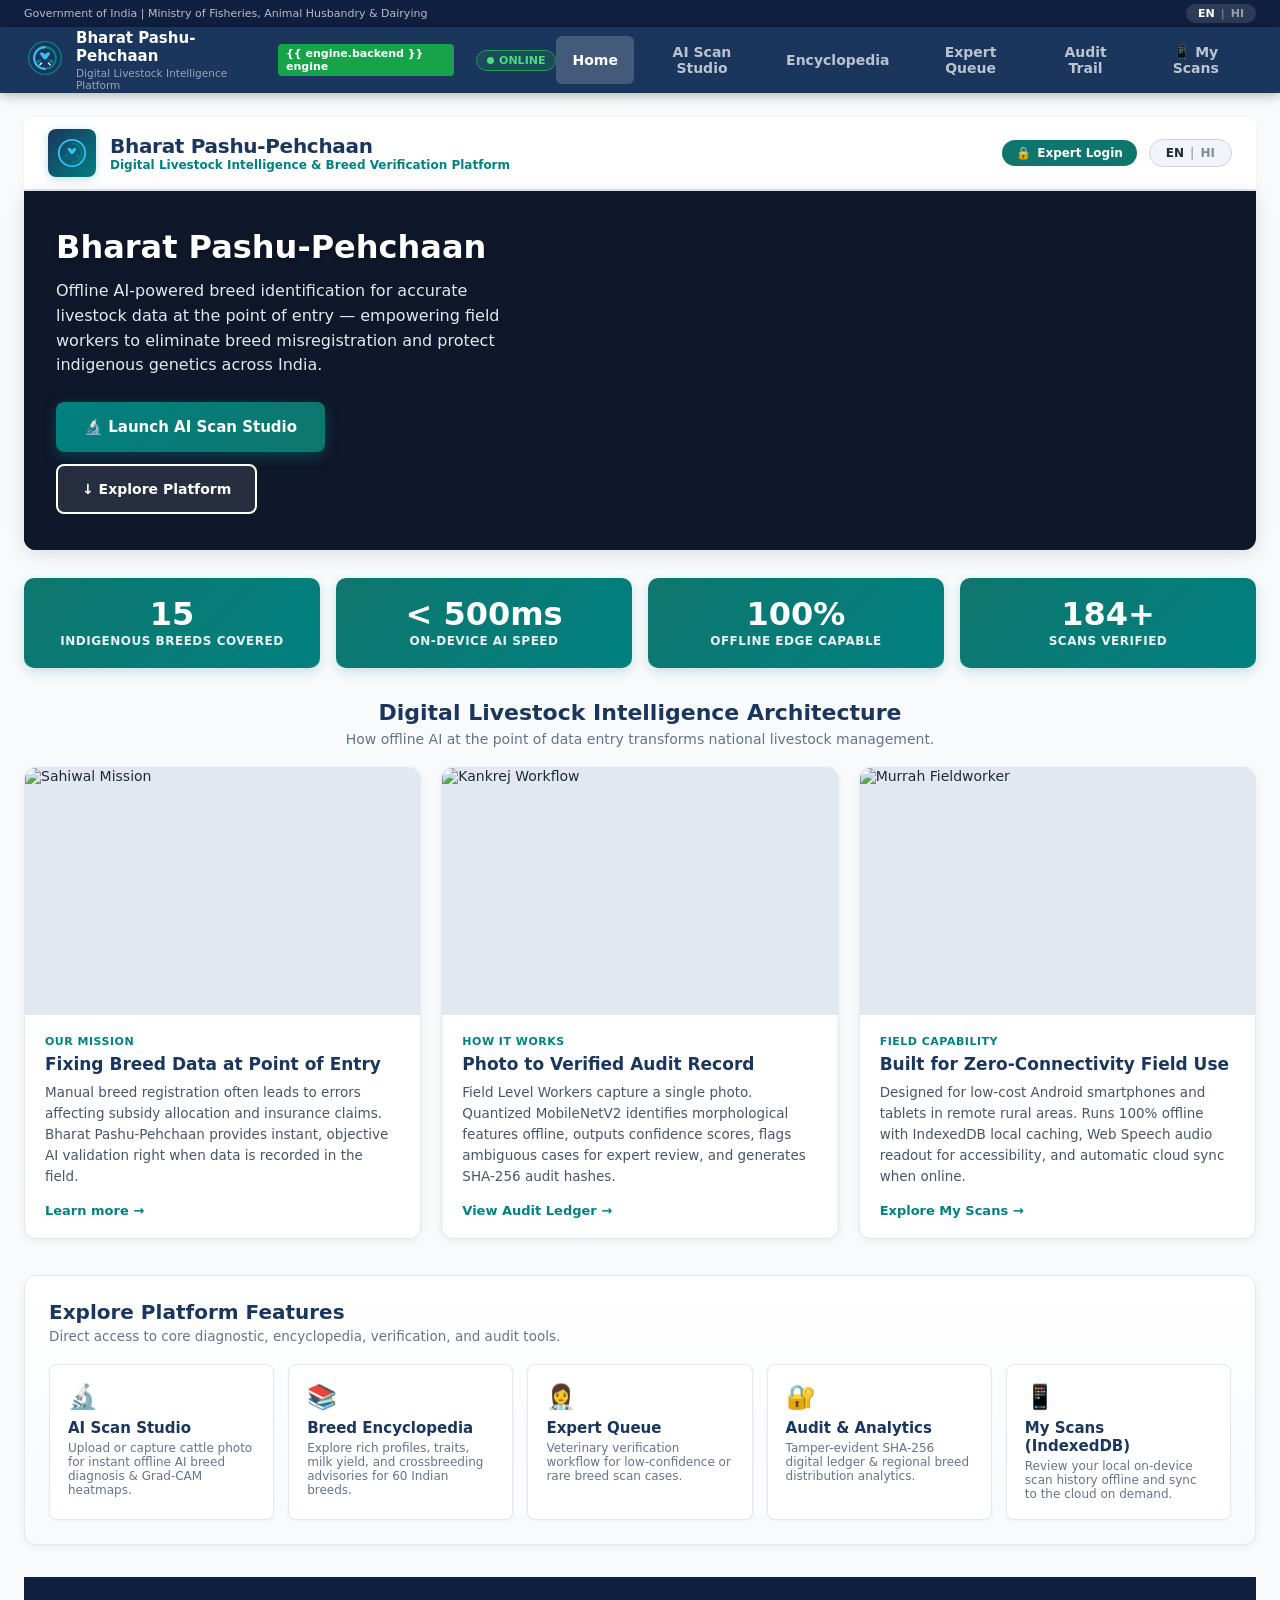
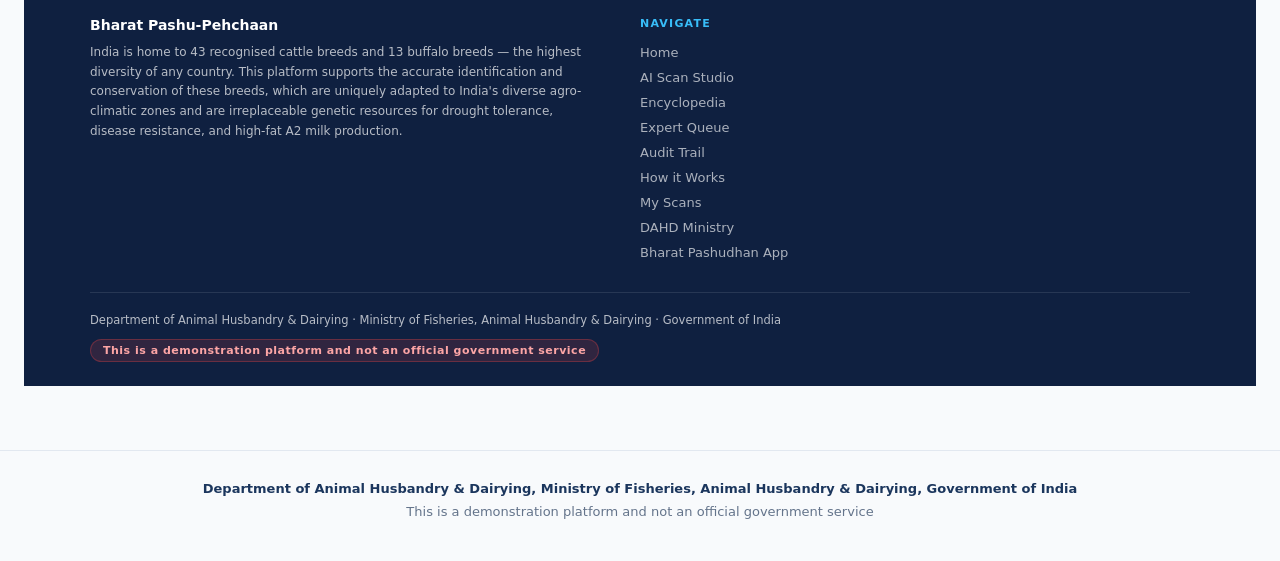
==== commit d510212f: "homepage image position fixed4" ====
--- a/expert-dashboard/templates/index.html
+++ b/expert-dashboard/templates/index.html
@@ -1939,11 +1939,11 @@
       </div>
 
       <!-- ❷ HERO BANNER WITH REAL PHOTOGRAPHY OVERLAY -->
-      <div style="position:relative; min-height:380px; background:#1B365D url('/static/images/gir_hero.jpg') center 45% / cover no-repeat; border-radius:0 0 12px 12px; overflow:hidden; display:flex; align-items:center; margin-bottom:28px; box-shadow:0 4px 20px rgba(0,0,0,0.12);">
-        <!-- Dark gradient overlay for crisp legibility -->
-        <div style="position:absolute; inset:0; background:linear-gradient(90deg, rgba(15,23,42,0.85) 0%, rgba(15,23,42,0.55) 55%, rgba(15,23,42,0.15) 100%);"></div>
-
-        <div style="position:relative; z-index:2; padding:40px 32px; max-width:620px;">
+      <div style="position:relative; min-height:320px; background:#0F172A url('/static/images/gir_hero.jpg') 90% center / cover no-repeat; border-radius:0 0 12px 12px; overflow:hidden; display:flex; align-items:center; margin-bottom:28px; box-shadow:0 4px 20px rgba(0,0,0,0.12);">
+        <!-- Dark gradient overlay for crisp legibility and clear separation -->
+        <div style="position:absolute; inset:0; background:linear-gradient(90deg, rgba(15,23,42,0.95) 0%, rgba(15,23,42,0.82) 45%, rgba(15,23,42,0.1) 75%);"></div>
+
+        <div style="position:relative; z-index:2; padding:36px 32px; max-width:520px;">
           <h1 style="color:#FFFFFF; font-size:32px; font-weight:800; line-height:1.25; margin-bottom:12px; text-shadow:0 2px 4px rgba(0,0,0,0.3);" data-i18n="hero_h1">
             Bharat Pashu-Pehchaan
           </h1>
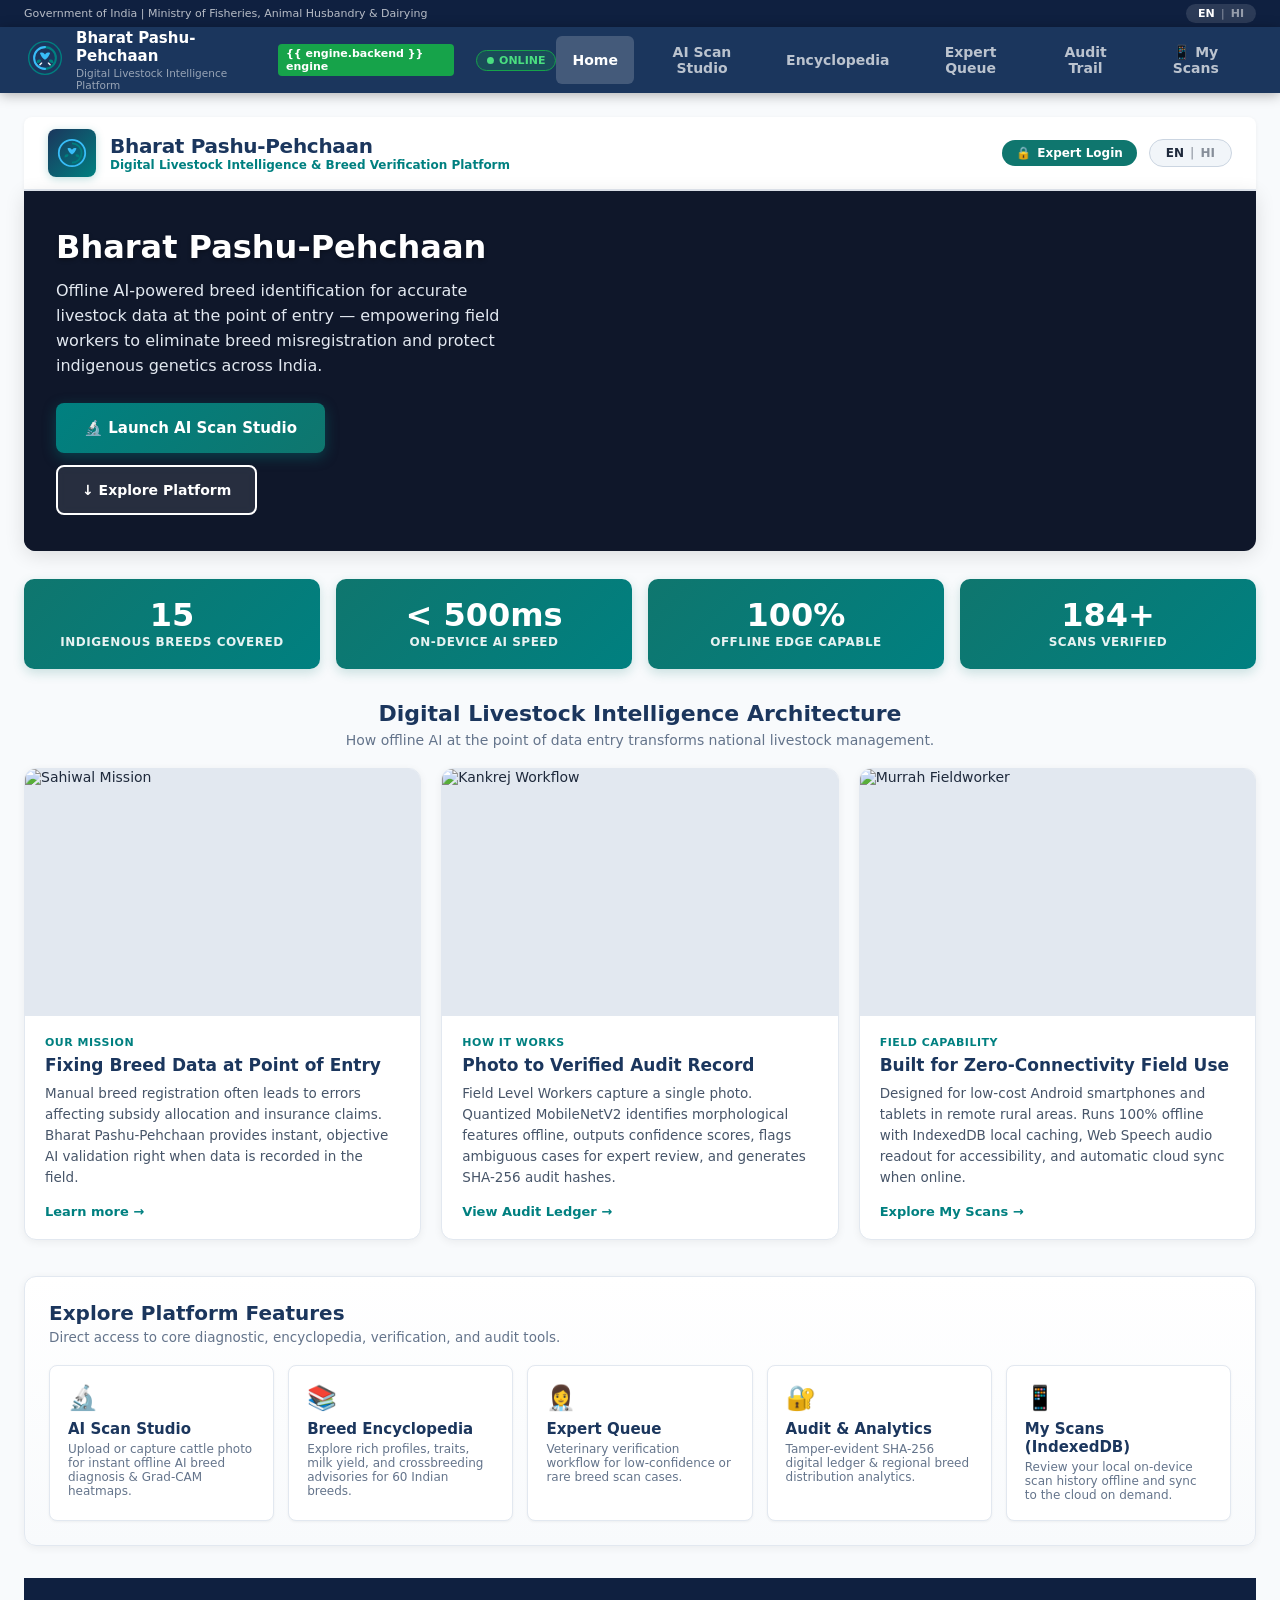
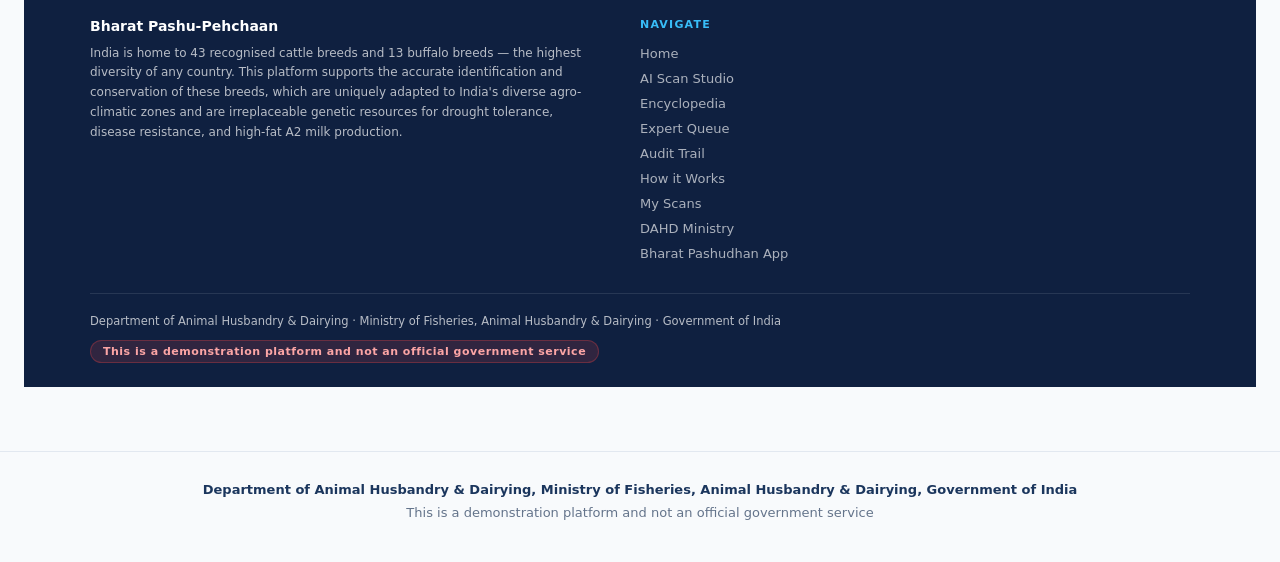
==== commit 82d47cc1: "homepage image position fixed5" ====
--- a/expert-dashboard/templates/index.html
+++ b/expert-dashboard/templates/index.html
@@ -1939,7 +1939,7 @@
       </div>
 
       <!-- ❷ HERO BANNER WITH REAL PHOTOGRAPHY OVERLAY -->
-      <div style="position:relative; min-height:320px; background:#0F172A url('/static/images/gir_hero.jpg') 90% center / cover no-repeat; border-radius:0 0 12px 12px; overflow:hidden; display:flex; align-items:center; margin-bottom:28px; box-shadow:0 4px 20px rgba(0,0,0,0.12);">
+      <div style="position:relative; min-height:360px; background:#0F172A url('/static/images/gir_hero.jpg') 88% 10% / cover no-repeat; border-radius:0 0 12px 12px; overflow:hidden; display:flex; align-items:center; margin-bottom:28px; box-shadow:0 4px 20px rgba(0,0,0,0.12);">
         <!-- Dark gradient overlay for crisp legibility and clear separation -->
         <div style="position:absolute; inset:0; background:linear-gradient(90deg, rgba(15,23,42,0.95) 0%, rgba(15,23,42,0.82) 45%, rgba(15,23,42,0.1) 75%);"></div>
 
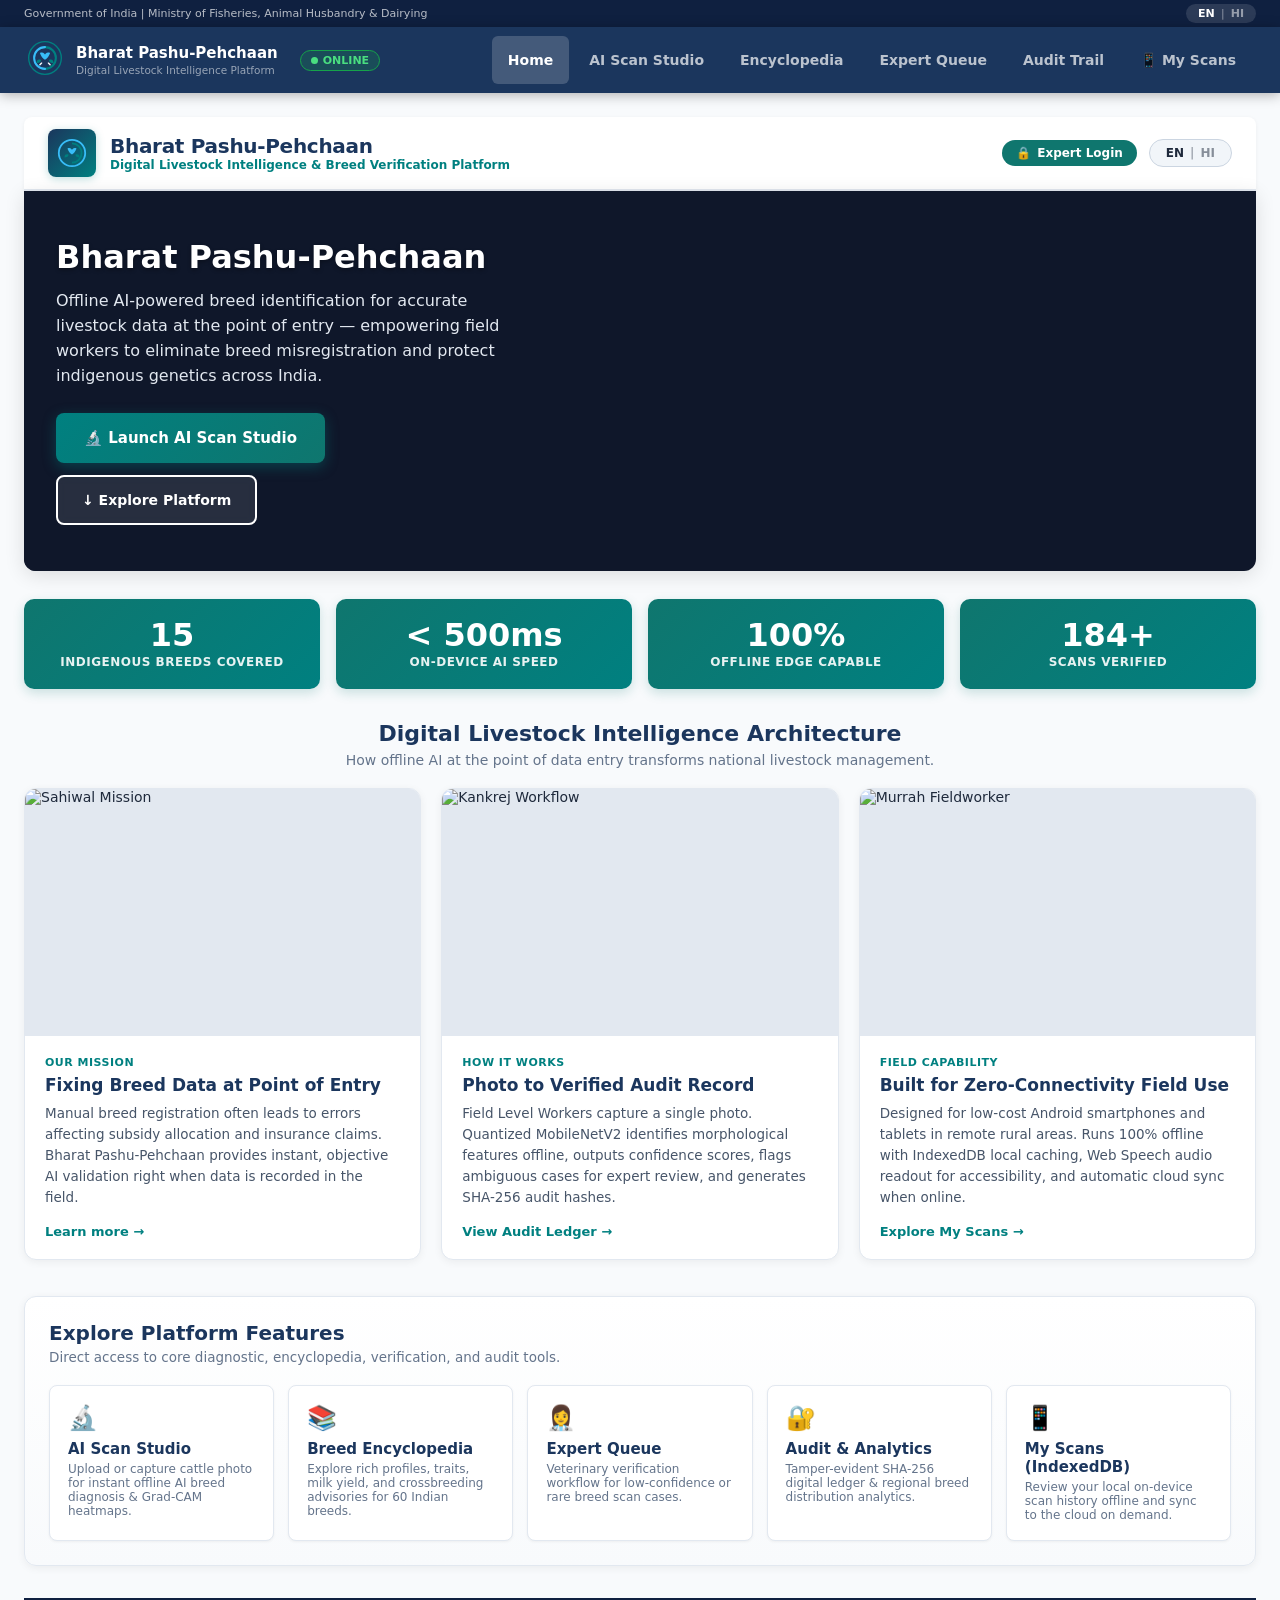
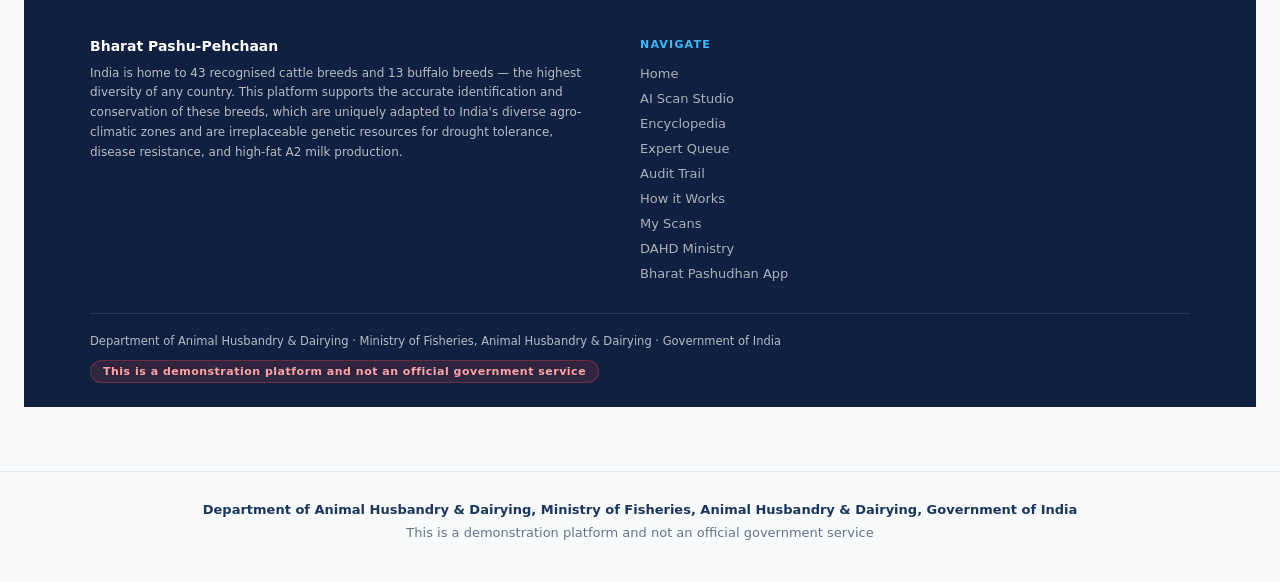
==== commit 416ca854: "homepage image position fixed9" ====
--- a/expert-dashboard/templates/index.html
+++ b/expert-dashboard/templates/index.html
@@ -1865,7 +1865,6 @@
         <div class="brand-name" data-i18n="b-name">Bharat Pashu-Pehchaan</div>
         <div class="brand-sub" data-i18n="b-sub">Digital Livestock Intelligence Platform</div>
       </div>
-      <div id="engine-pill">{{ engine.backend }} engine</div>
       <div id="net-status-pill" style="display:flex; align-items:center; gap:5px; background:rgba(22,163,74,0.2); border:1px solid #16A34A; color:#4ADE80; font-size:11px; font-weight:700; padding:3px 10px; border-radius:99px; margin-left:8px; transition:all 0.3s ease;">
         <span id="net-dot" style="width:7px; height:7px; border-radius:50%; background:#4ADE80; display:inline-block;"></span>
         <span id="net-text">ONLINE</span>
@@ -1939,7 +1938,7 @@
       </div>
 
       <!-- ❷ HERO BANNER WITH REAL PHOTOGRAPHY OVERLAY -->
-      <div style="position:relative; min-height:360px; background:#0F172A url('/static/images/gir_hero.jpg') 88% 10% / cover no-repeat; border-radius:0 0 12px 12px; overflow:hidden; display:flex; align-items:center; margin-bottom:28px; box-shadow:0 4px 20px rgba(0,0,0,0.12);">
+      <div style="position:relative; min-height:380px; background:#0F172A url('/static/images/gir_hero.jpg') 88% 28% / cover no-repeat; border-radius:0 0 12px 12px; overflow:hidden; display:flex; align-items:center; margin-bottom:28px; box-shadow:0 4px 20px rgba(0,0,0,0.12);">
         <!-- Dark gradient overlay for crisp legibility and clear separation -->
         <div style="position:absolute; inset:0; background:linear-gradient(90deg, rgba(15,23,42,0.95) 0%, rgba(15,23,42,0.82) 45%, rgba(15,23,42,0.1) 75%);"></div>
 
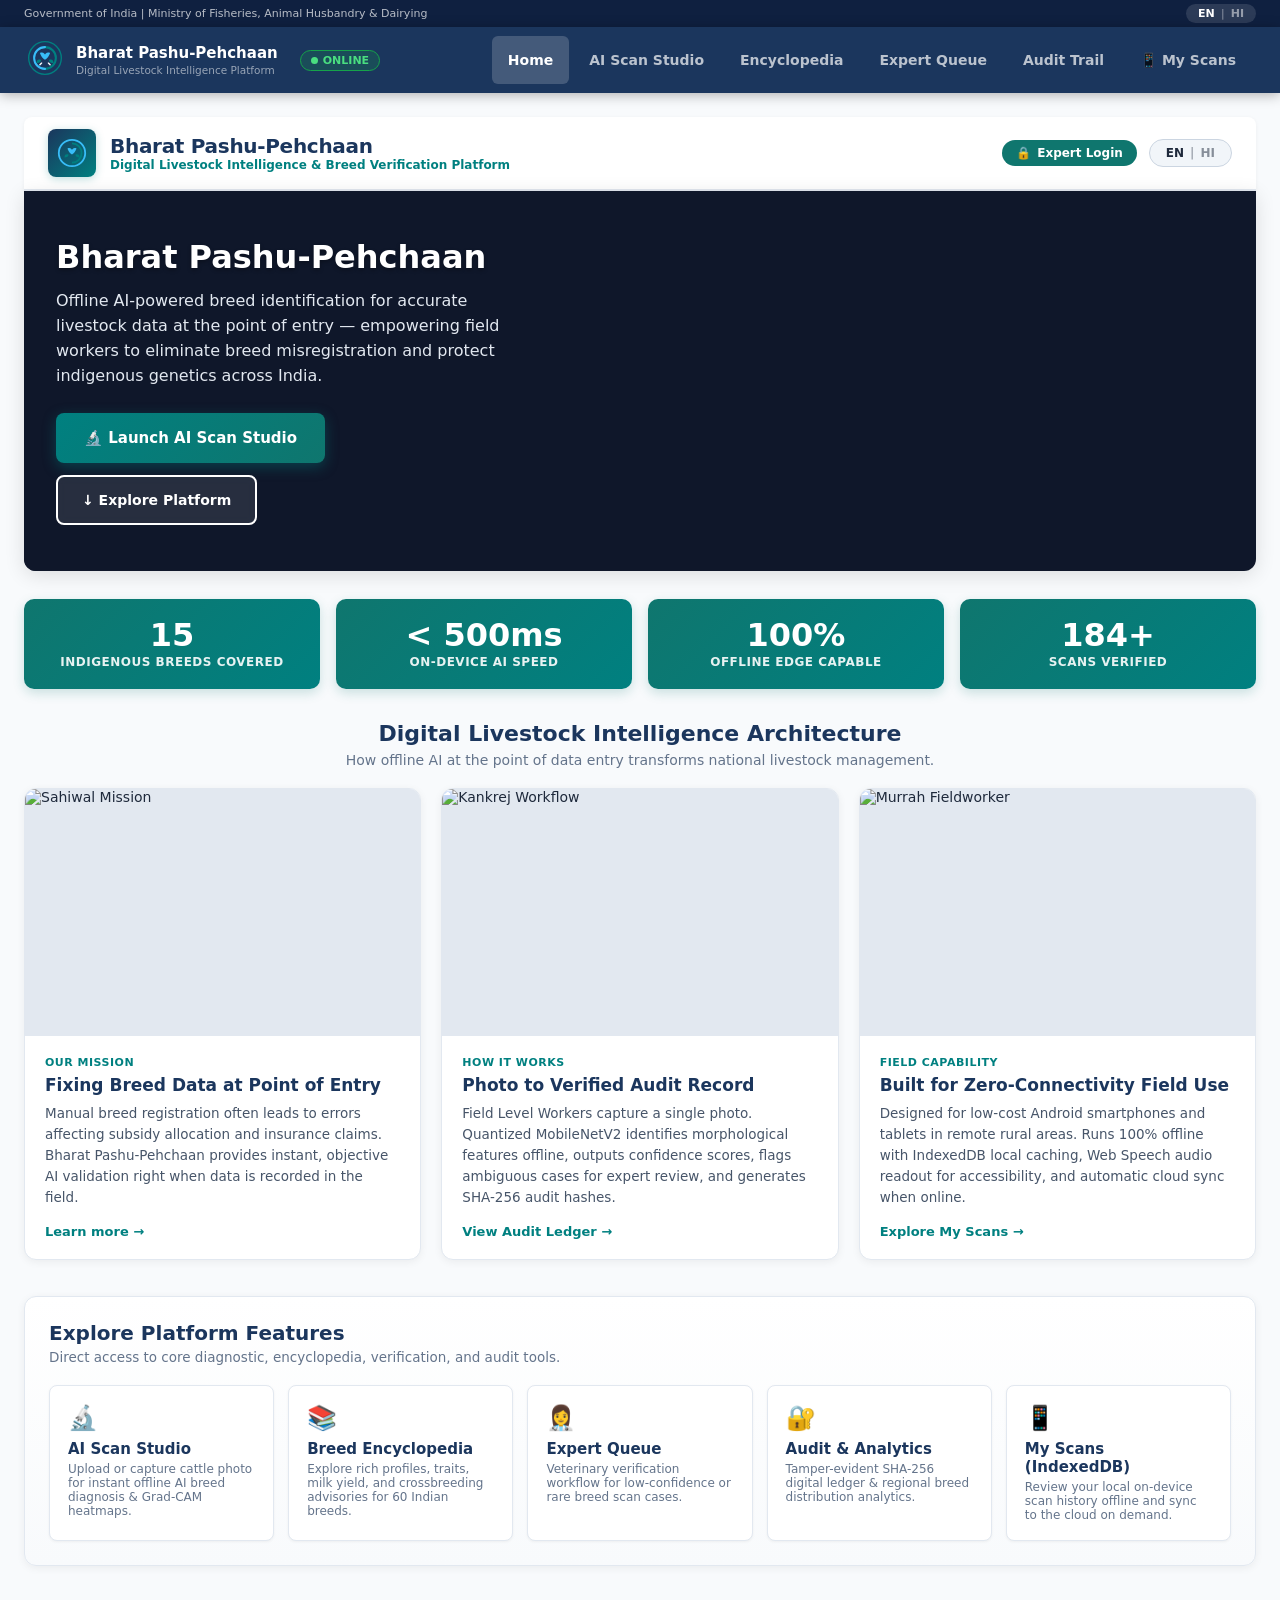
==== commit 2bd23847: "fixed bug" ====
--- a/expert-dashboard/templates/index.html
+++ b/expert-dashboard/templates/index.html
@@ -1938,7 +1938,7 @@
       </div>
 
       <!-- ❷ HERO BANNER WITH REAL PHOTOGRAPHY OVERLAY -->
-      <div style="position:relative; min-height:380px; background:#0F172A url('/static/images/gir_hero.jpg') 88% 28% / cover no-repeat; border-radius:0 0 12px 12px; overflow:hidden; display:flex; align-items:center; margin-bottom:28px; box-shadow:0 4px 20px rgba(0,0,0,0.12);">
+      <div style="position:relative; min-height:380px; background:#0F172A url('/static/images/gir_hero.jpg') 88% 34% / cover no-repeat; border-radius:0 0 12px 12px; overflow:hidden; display:flex; align-items:center; margin-bottom:28px; box-shadow:0 4px 20px rgba(0,0,0,0.12);">
         <!-- Dark gradient overlay for crisp legibility and clear separation -->
         <div style="position:absolute; inset:0; background:linear-gradient(90deg, rgba(15,23,42,0.95) 0%, rgba(15,23,42,0.82) 45%, rgba(15,23,42,0.1) 75%);"></div>
 
@@ -2046,7 +2046,6 @@
           </div>
 
         </div>
-      </div>
 
       <!-- ❺ EXPLORE THE PLATFORM (Quick-link cards replacing login/QR) -->
       <div class="card" style="margin-bottom:32px; background:linear-gradient(180deg, #FFFFFF 0%, #F8FAFC 100%);">
@@ -2093,37 +2092,6 @@
 
         </div>
       </div>
-
-      <!-- ❻ FOOTER (Department & Portal Footer) -->
-      <footer class="home-footer">
-        <div style="max-width:1100px; margin:0 auto;">
-          <div class="footer-grid">
-            <div class="footer-brand">
-              <h4 data-i18n="foot_brand">Bharat Pashu-Pehchaan</h4>
-              <p data-i18n="foot_blurb">India is home to 43 recognised cattle breeds and 13 buffalo breeds — the highest diversity of any country. This platform supports the accurate identification and conservation of these breeds, which are uniquely adapted to India's diverse agro-climatic zones and are irreplaceable genetic resources for drought tolerance, disease resistance, and high-fat A2 milk production.</p>
-            </div>
-            <div class="footer-col">
-              <h5 data-i18n="foot_nav_h">Navigate</h5>
-              <ul>
-                <li><button onclick="goPage('pg-home', document.querySelector('.nav-tab:nth-child(1)'))" data-i18n="tab_home">Home</button></li>
-                <li><button onclick="goPage('pg-scan', document.querySelector('.nav-tab:nth-child(2)'))" data-i18n="tab_scan">AI Scan Studio</button></li>
-                <li><button onclick="goPage('pg-encyclopedia', document.querySelector('.nav-tab:nth-child(3)'))" data-i18n="tab_enc">Encyclopedia</button></li>
-                <li><button onclick="goPage('pg-queue', document.querySelector('.nav-tab:nth-child(4)'))" data-i18n="tab_expert">Expert Queue</button></li>
-                <li><button onclick="goPage('pg-audit', document.querySelector('.nav-tab:nth-child(5)'))" data-i18n="tab_audit">Audit Trail</button></li>
-                <li><button onclick="document.getElementById('how-it-works').scrollIntoView({behavior:'smooth'})" data-i18n="foot_how">How it Works</button></li>
-                <li><button onclick="goPage('pg-myscans', document.querySelector('.nav-tab:nth-child(6)'))" data-i18n="tab_myscans">My Scans</button></li>
-                <li><button onclick="window.open('https://dahd.gov.in','_blank')" data-i18n="foot_dahd">DAHD Ministry</button></li>
-                <li><button onclick="window.open('https://bharatpashudhan.gov.in','_blank')" data-i18n="foot_bpa">Bharat Pashudhan App</button></li>
-              </ul>
-            </div>
-          </div>
-          <hr class="footer-divider">
-          <div class="footer-bottom">
-            <p data-i18n="foot_ministry">Department of Animal Husbandry &amp; Dairying · Ministry of Fisheries, Animal Husbandry &amp; Dairying · Government of India</p>
-            <span class="prototype-badge" data-i18n="foot_proto">This is a demonstration platform and not an official government service</span>
-          </div>
-        </div>
-      </footer>
 
     </div>
 
@@ -2620,16 +2588,37 @@
           </table>
         </div>
       </div>
-    </div>
+    <!-- SITE-WIDE FOOTER (Department & Portal Footer) -->
+    <footer class="home-footer" style="margin-top:40px;">
+      <div style="max-width:1100px; margin:0 auto;">
+        <div class="footer-grid">
+          <div class="footer-brand">
+            <h4 data-i18n="foot_brand">Bharat Pashu-Pehchaan</h4>
+            <p data-i18n="foot_blurb">India is home to 43 recognised cattle breeds and 13 buffalo breeds — the highest diversity of any country. This platform supports the accurate identification and conservation of these breeds, which are uniquely adapted to India's diverse agro-climatic zones and are irreplaceable genetic resources for drought tolerance, disease resistance, and high-fat A2 milk production.</p>
+          </div>
+          <div class="footer-col">
+            <h5 data-i18n="foot_nav_h">Navigate</h5>
+            <ul>
+              <li><button onclick="goPage('pg-home', document.querySelector('.nav-tab:nth-child(1)'))" data-i18n="tab_home">Home</button></li>
+              <li><button onclick="goPage('pg-scan', document.querySelector('.nav-tab:nth-child(2)'))" data-i18n="tab_scan">AI Scan Studio</button></li>
+              <li><button onclick="goPage('pg-encyclopedia', document.querySelector('.nav-tab:nth-child(3)'))" data-i18n="tab_enc">Encyclopedia</button></li>
+              <li><button onclick="goPage('pg-queue', document.querySelector('.nav-tab:nth-child(4)'))" data-i18n="tab_expert">Expert Queue</button></li>
+              <li><button onclick="goPage('pg-audit', document.querySelector('.nav-tab:nth-child(5)'))" data-i18n="tab_audit">Audit Trail</button></li>
+              <li><button onclick="goPage('pg-myscans', document.querySelector('.nav-tab:nth-child(6)'))" data-i18n="tab_myscans">My Scans</button></li>
+              <li><button onclick="window.open('https://dahd.gov.in','_blank')" data-i18n="foot_dahd">DAHD Ministry</button></li>
+              <li><button onclick="window.open('https://bharatpashudhan.gov.in','_blank')" data-i18n="foot_bpa">Bharat Pashudhan App</button></li>
+            </ul>
+          </div>
+        </div>
+        <hr class="footer-divider">
+        <div class="footer-bottom">
+          <p data-i18n="foot_ministry">Department of Animal Husbandry &amp; Dairying · Ministry of Fisheries, Animal Husbandry &amp; Dairying · Government of India</p>
+          <span class="prototype-badge" data-i18n="foot_proto">This is a demonstration platform and not an official government service</span>
+        </div>
+      </div>
+    </footer>
 
   </div>
-
-  <footer
-    style="margin-top: 40px; padding: 30px; text-align: center; color: #64748B; font-size: 13px; border-top: 1px solid #E2E8F0; background: #F8FAFC;">
-    <div style="margin-bottom: 8px; font-weight: 600; color: #1B365D;">Department of Animal Husbandry &amp; Dairying,
-      Ministry of Fisheries, Animal Husbandry &amp; Dairying, Government of India</div>
-    <div style="margin-bottom: 12px;">This is a demonstration platform and not an official government service</div>
-  </footer>
 
   <!-- ── VETERINARY EXPERT AUTHENTICATION MODAL ────────────────────────────── -->
   <div id="vet-auth-modal" style="display:none; position:fixed; inset:0; z-index:9999; background:rgba(15,23,42,0.6); backdrop-filter:blur(4px); align-items:center; justify-content:center; padding:16px;">
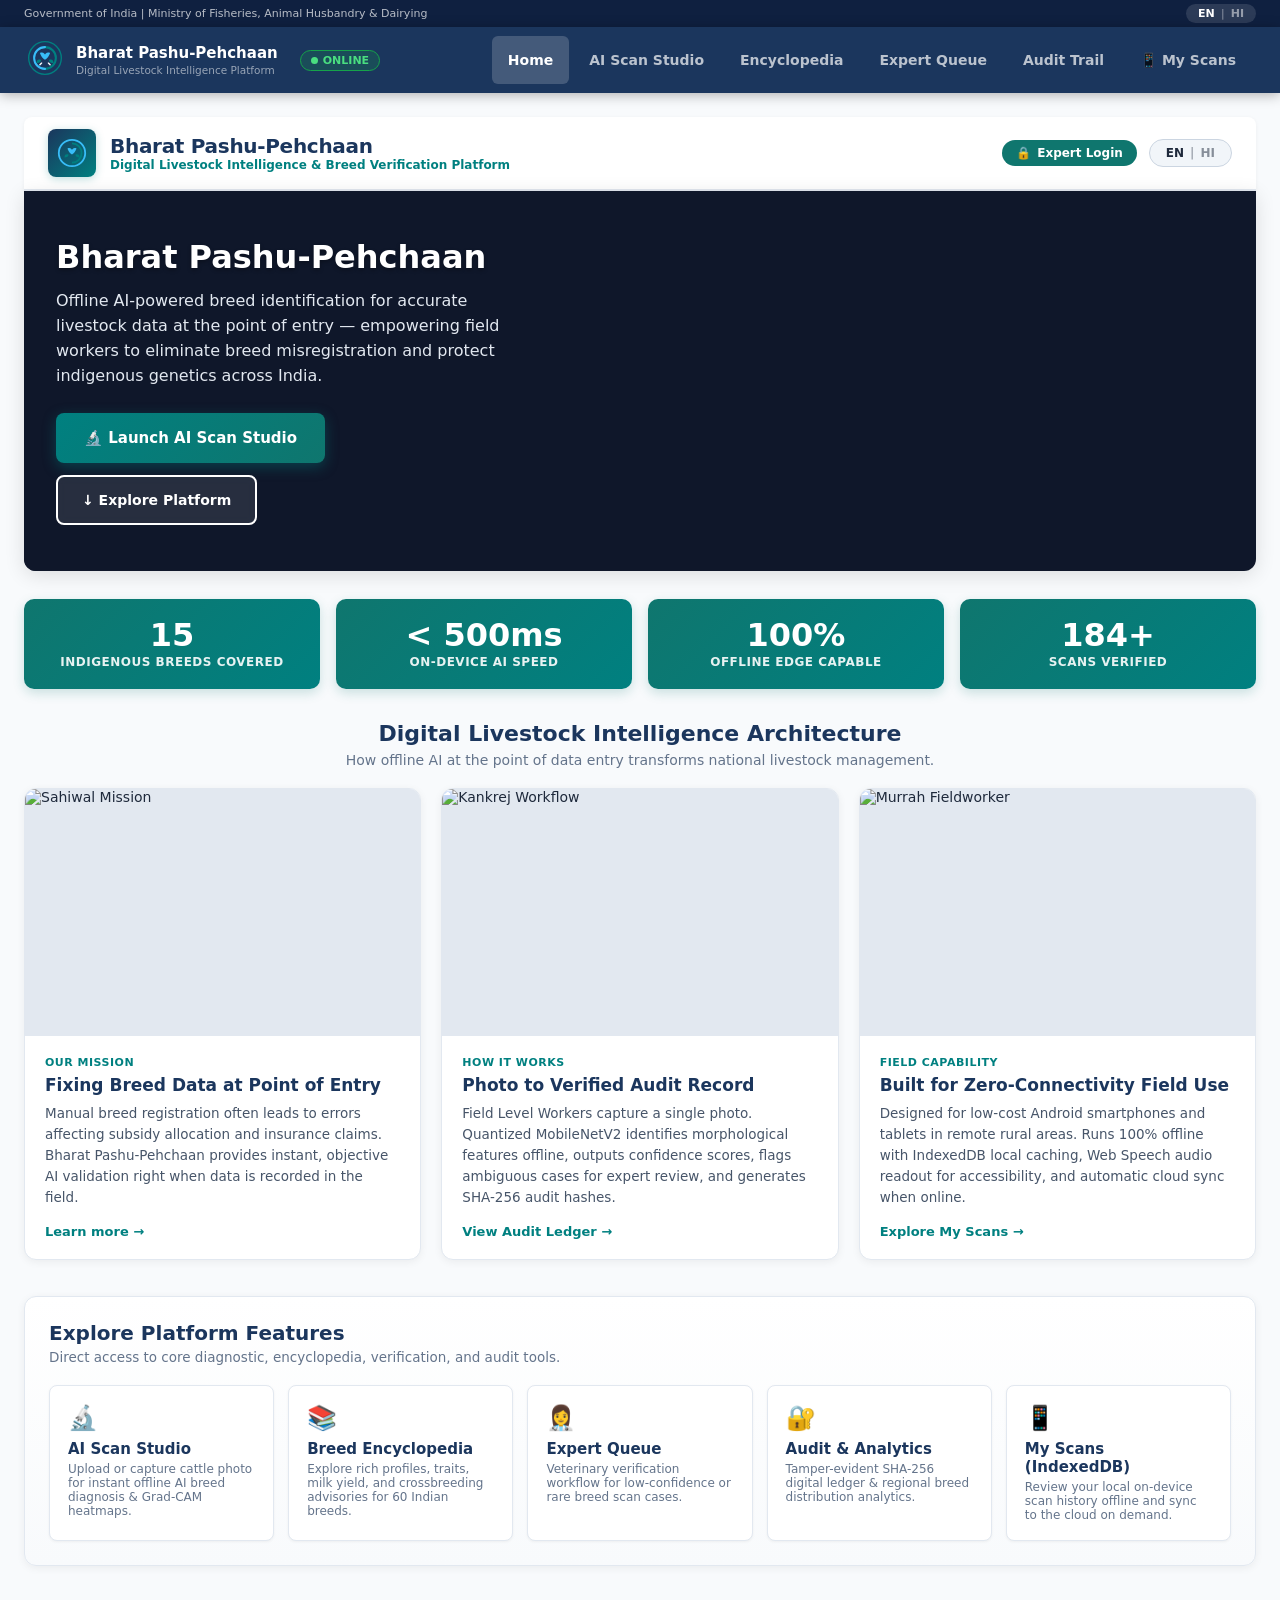
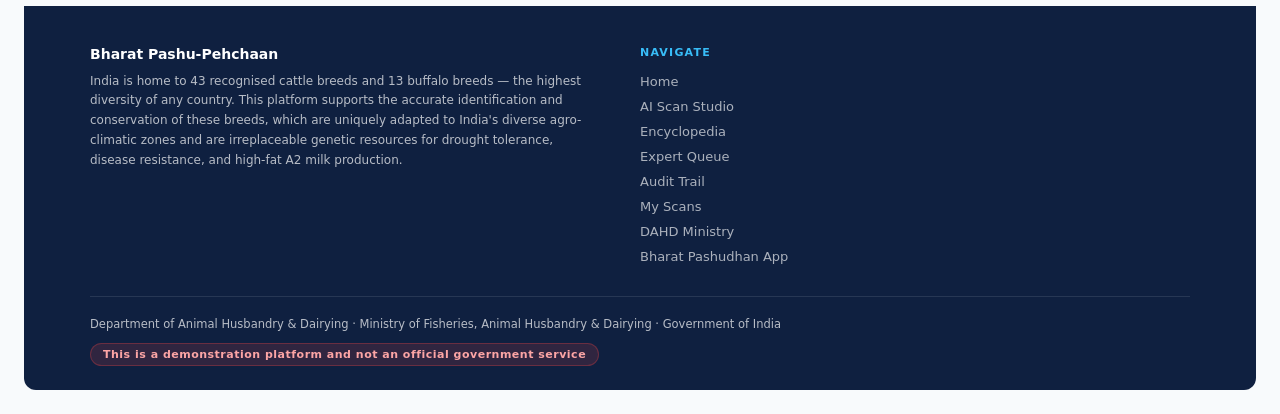
==== commit 2cb6a272: "fixed bug1" ====
--- a/expert-dashboard/templates/index.html
+++ b/expert-dashboard/templates/index.html
@@ -2093,6 +2093,36 @@
         </div>
       </div>
 
+      <!-- ❻ FOOTER (Department & Portal Footer) -->
+      <footer class="home-footer" style="margin-top:40px; border-radius:0 0 12px 12px;">
+        <div style="max-width:1100px; margin:0 auto;">
+          <div class="footer-grid">
+            <div class="footer-brand">
+              <h4 data-i18n="foot_brand">Bharat Pashu-Pehchaan</h4>
+              <p data-i18n="foot_blurb">India is home to 43 recognised cattle breeds and 13 buffalo breeds — the highest diversity of any country. This platform supports the accurate identification and conservation of these breeds, which are uniquely adapted to India's diverse agro-climatic zones and are irreplaceable genetic resources for drought tolerance, disease resistance, and high-fat A2 milk production.</p>
+            </div>
+            <div class="footer-col">
+              <h5 data-i18n="foot_nav_h">Navigate</h5>
+              <ul>
+                <li><button onclick="goPage('pg-home', document.querySelector('.nav-tab:nth-child(1)'))" data-i18n="tab_home">Home</button></li>
+                <li><button onclick="goPage('pg-scan', document.querySelector('.nav-tab:nth-child(2)'))" data-i18n="tab_scan">AI Scan Studio</button></li>
+                <li><button onclick="goPage('pg-encyclopedia', document.querySelector('.nav-tab:nth-child(3)'))" data-i18n="tab_enc">Encyclopedia</button></li>
+                <li><button onclick="goPage('pg-queue', document.querySelector('.nav-tab:nth-child(4)'))" data-i18n="tab_expert">Expert Queue</button></li>
+                <li><button onclick="goPage('pg-audit', document.querySelector('.nav-tab:nth-child(5)'))" data-i18n="tab_audit">Audit Trail</button></li>
+                <li><button onclick="goPage('pg-myscans', document.querySelector('.nav-tab:nth-child(6)'))" data-i18n="tab_myscans">My Scans</button></li>
+                <li><button onclick="window.open('https://dahd.gov.in','_blank')" data-i18n="foot_dahd">DAHD Ministry</button></li>
+                <li><button onclick="window.open('https://bharatpashudhan.gov.in','_blank')" data-i18n="foot_bpa">Bharat Pashudhan App</button></li>
+              </ul>
+            </div>
+          </div>
+          <hr class="footer-divider">
+          <div class="footer-bottom">
+            <p data-i18n="foot_ministry">Department of Animal Husbandry &amp; Dairying · Ministry of Fisheries, Animal Husbandry &amp; Dairying · Government of India</p>
+            <span class="prototype-badge" data-i18n="foot_proto">This is a demonstration platform and not an official government service</span>
+          </div>
+        </div>
+      </footer>
+
     </div>
 
 
@@ -2588,35 +2618,7 @@
           </table>
         </div>
       </div>
-    <!-- SITE-WIDE FOOTER (Department & Portal Footer) -->
-    <footer class="home-footer" style="margin-top:40px;">
-      <div style="max-width:1100px; margin:0 auto;">
-        <div class="footer-grid">
-          <div class="footer-brand">
-            <h4 data-i18n="foot_brand">Bharat Pashu-Pehchaan</h4>
-            <p data-i18n="foot_blurb">India is home to 43 recognised cattle breeds and 13 buffalo breeds — the highest diversity of any country. This platform supports the accurate identification and conservation of these breeds, which are uniquely adapted to India's diverse agro-climatic zones and are irreplaceable genetic resources for drought tolerance, disease resistance, and high-fat A2 milk production.</p>
-          </div>
-          <div class="footer-col">
-            <h5 data-i18n="foot_nav_h">Navigate</h5>
-            <ul>
-              <li><button onclick="goPage('pg-home', document.querySelector('.nav-tab:nth-child(1)'))" data-i18n="tab_home">Home</button></li>
-              <li><button onclick="goPage('pg-scan', document.querySelector('.nav-tab:nth-child(2)'))" data-i18n="tab_scan">AI Scan Studio</button></li>
-              <li><button onclick="goPage('pg-encyclopedia', document.querySelector('.nav-tab:nth-child(3)'))" data-i18n="tab_enc">Encyclopedia</button></li>
-              <li><button onclick="goPage('pg-queue', document.querySelector('.nav-tab:nth-child(4)'))" data-i18n="tab_expert">Expert Queue</button></li>
-              <li><button onclick="goPage('pg-audit', document.querySelector('.nav-tab:nth-child(5)'))" data-i18n="tab_audit">Audit Trail</button></li>
-              <li><button onclick="goPage('pg-myscans', document.querySelector('.nav-tab:nth-child(6)'))" data-i18n="tab_myscans">My Scans</button></li>
-              <li><button onclick="window.open('https://dahd.gov.in','_blank')" data-i18n="foot_dahd">DAHD Ministry</button></li>
-              <li><button onclick="window.open('https://bharatpashudhan.gov.in','_blank')" data-i18n="foot_bpa">Bharat Pashudhan App</button></li>
-            </ul>
-          </div>
-        </div>
-        <hr class="footer-divider">
-        <div class="footer-bottom">
-          <p data-i18n="foot_ministry">Department of Animal Husbandry &amp; Dairying · Ministry of Fisheries, Animal Husbandry &amp; Dairying · Government of India</p>
-          <span class="prototype-badge" data-i18n="foot_proto">This is a demonstration platform and not an official government service</span>
-        </div>
-      </div>
-    </footer>
+    </div>
 
   </div>
 
